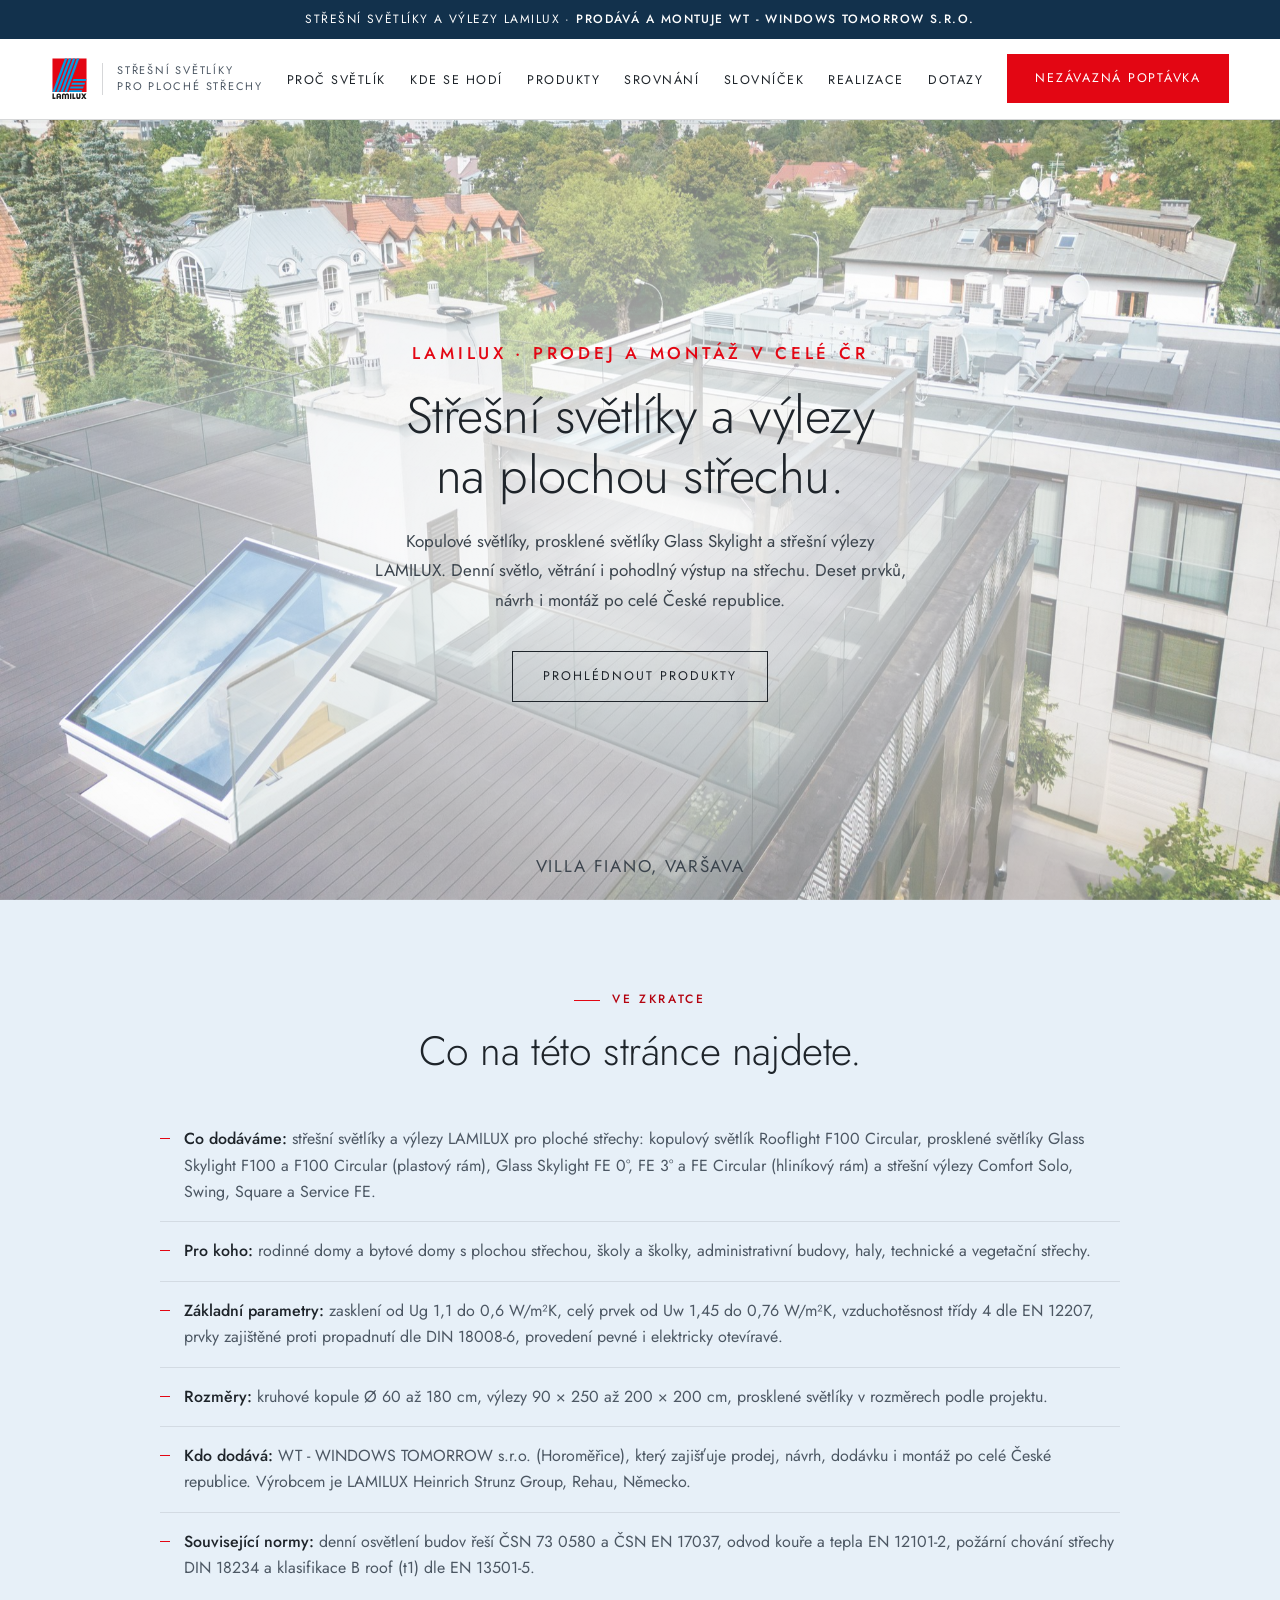
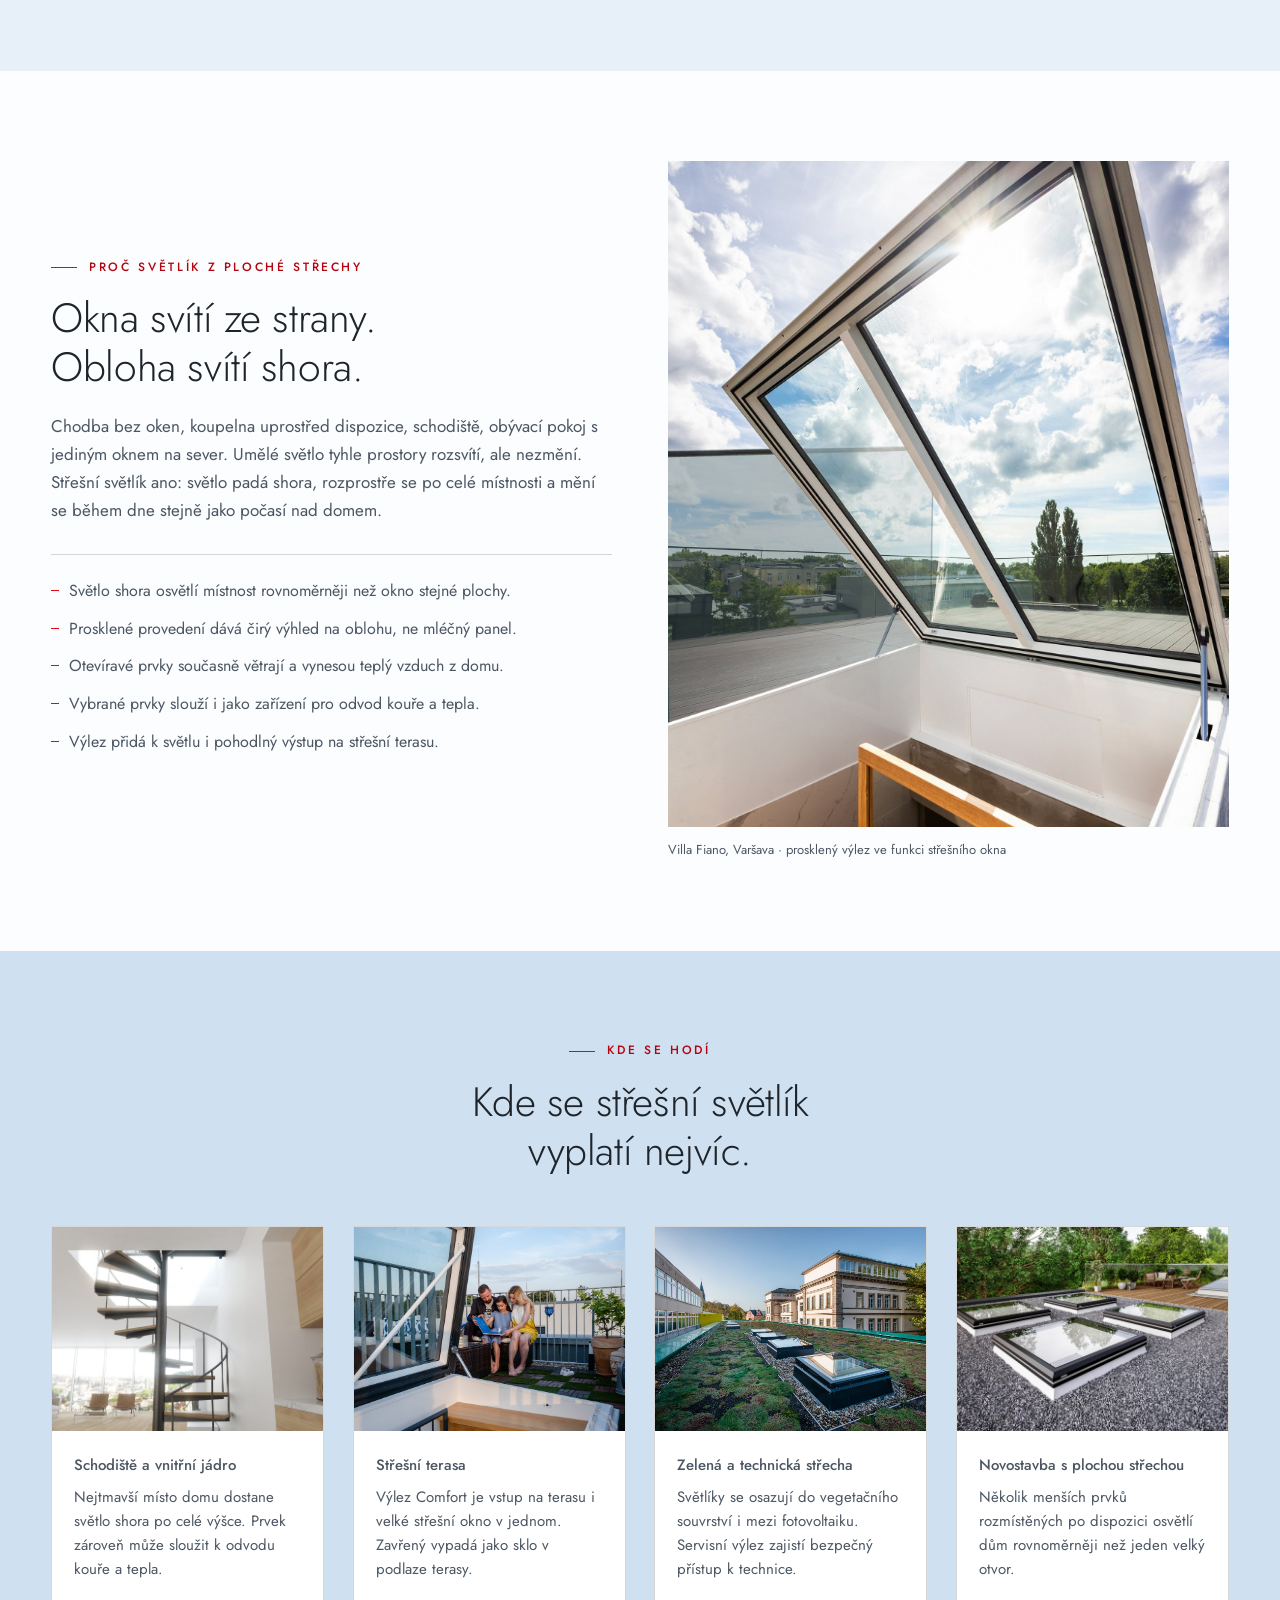
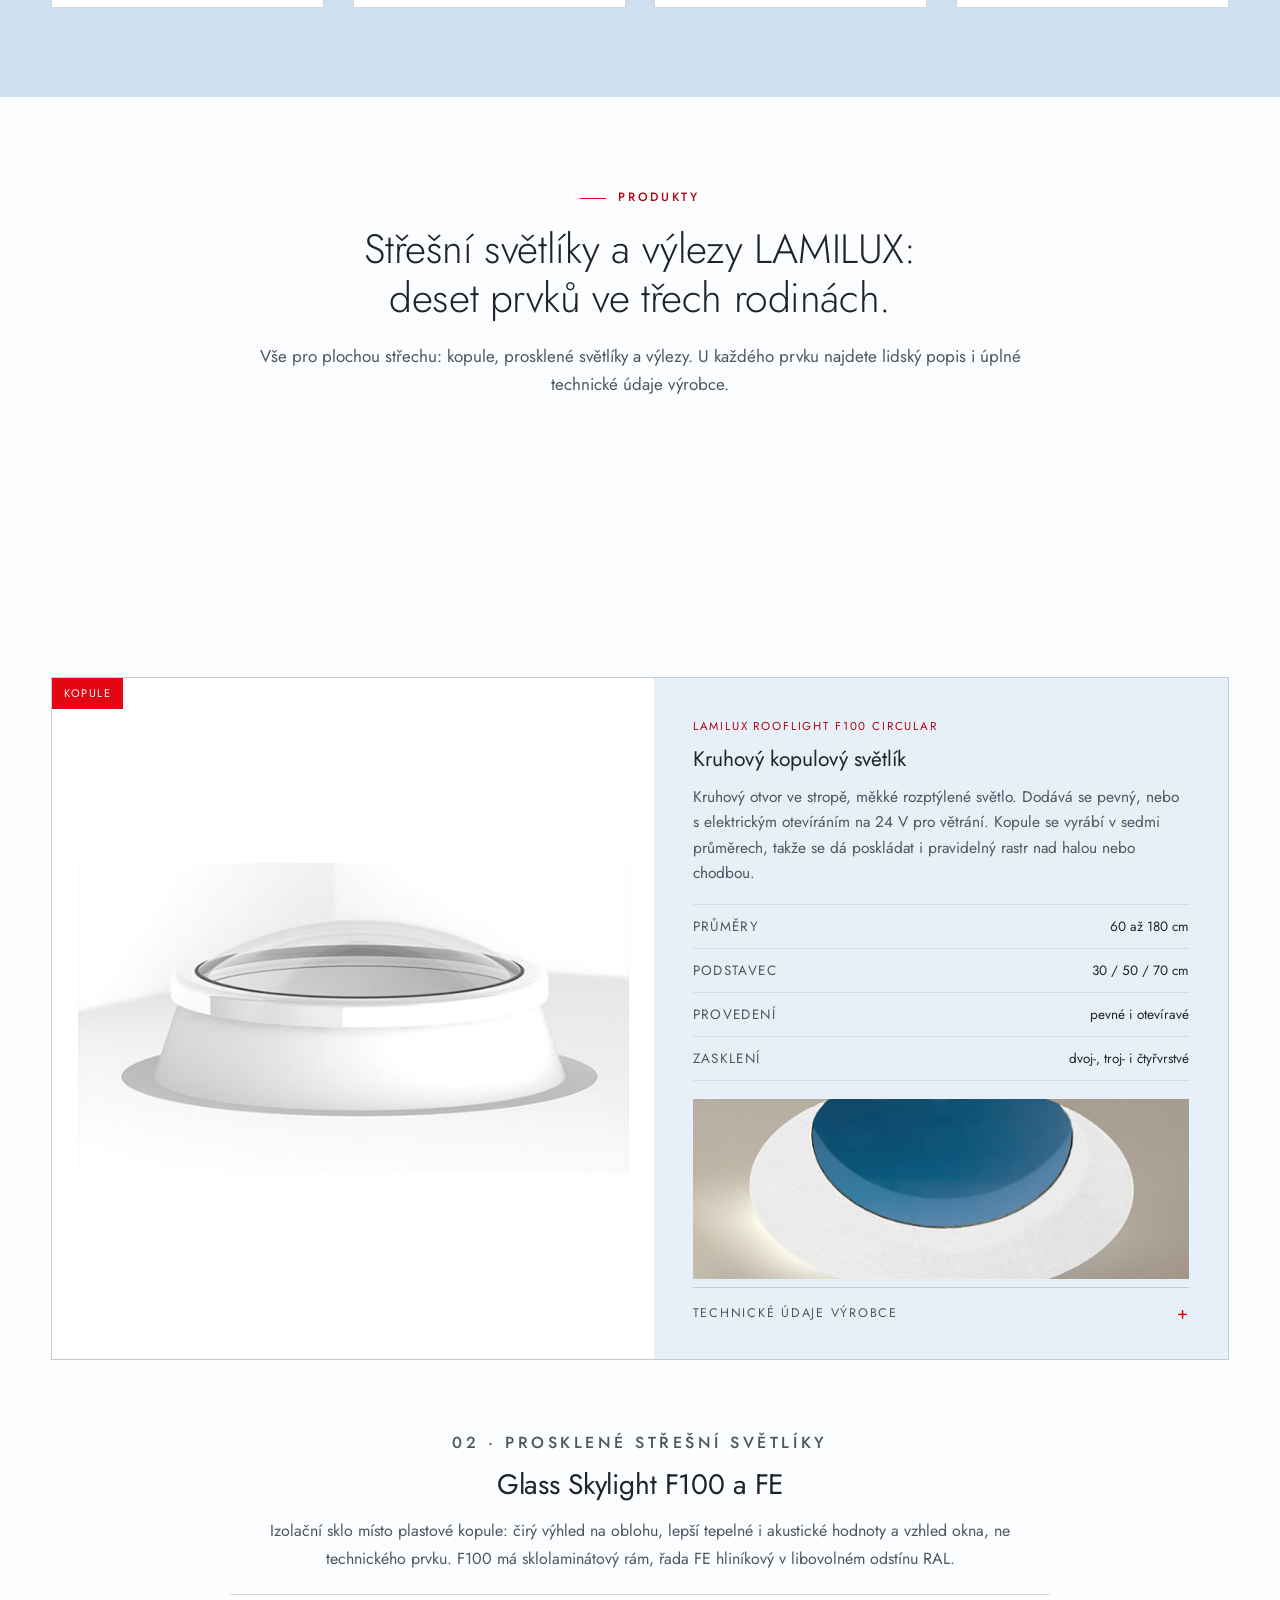
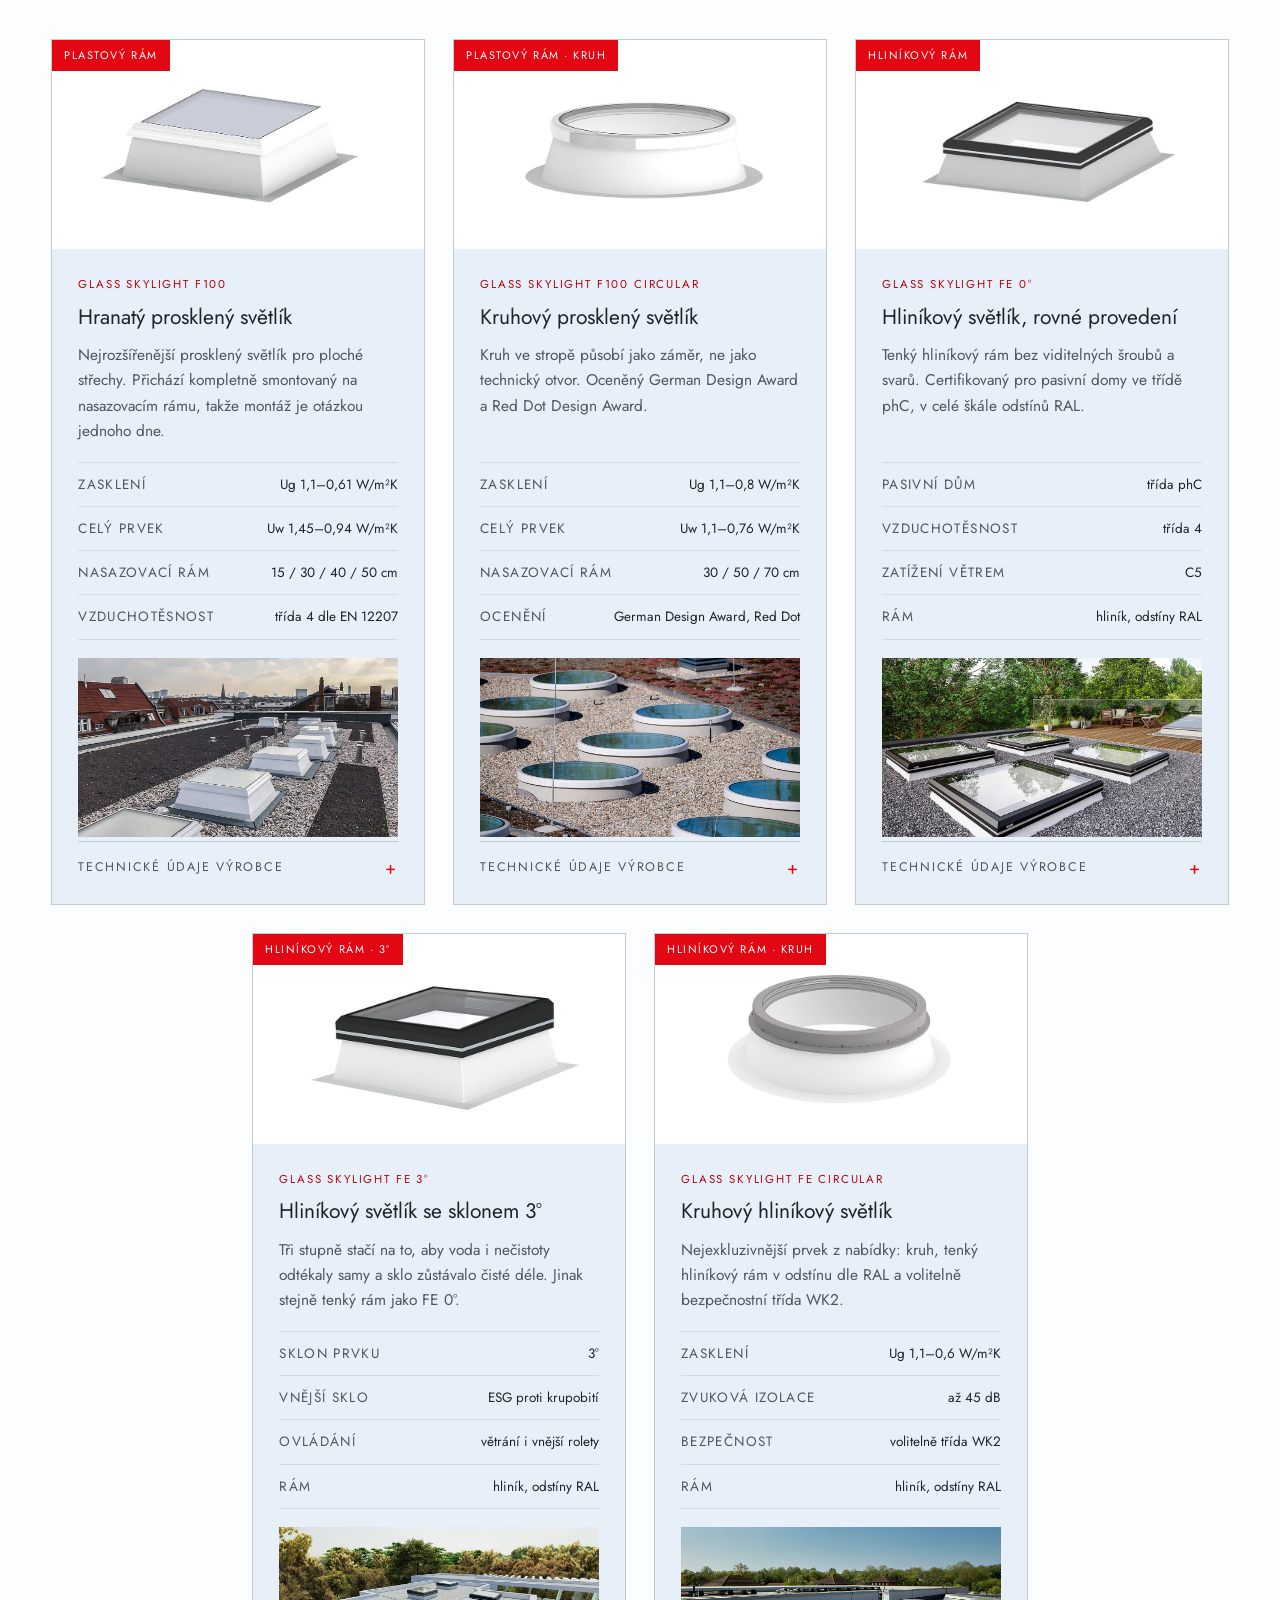
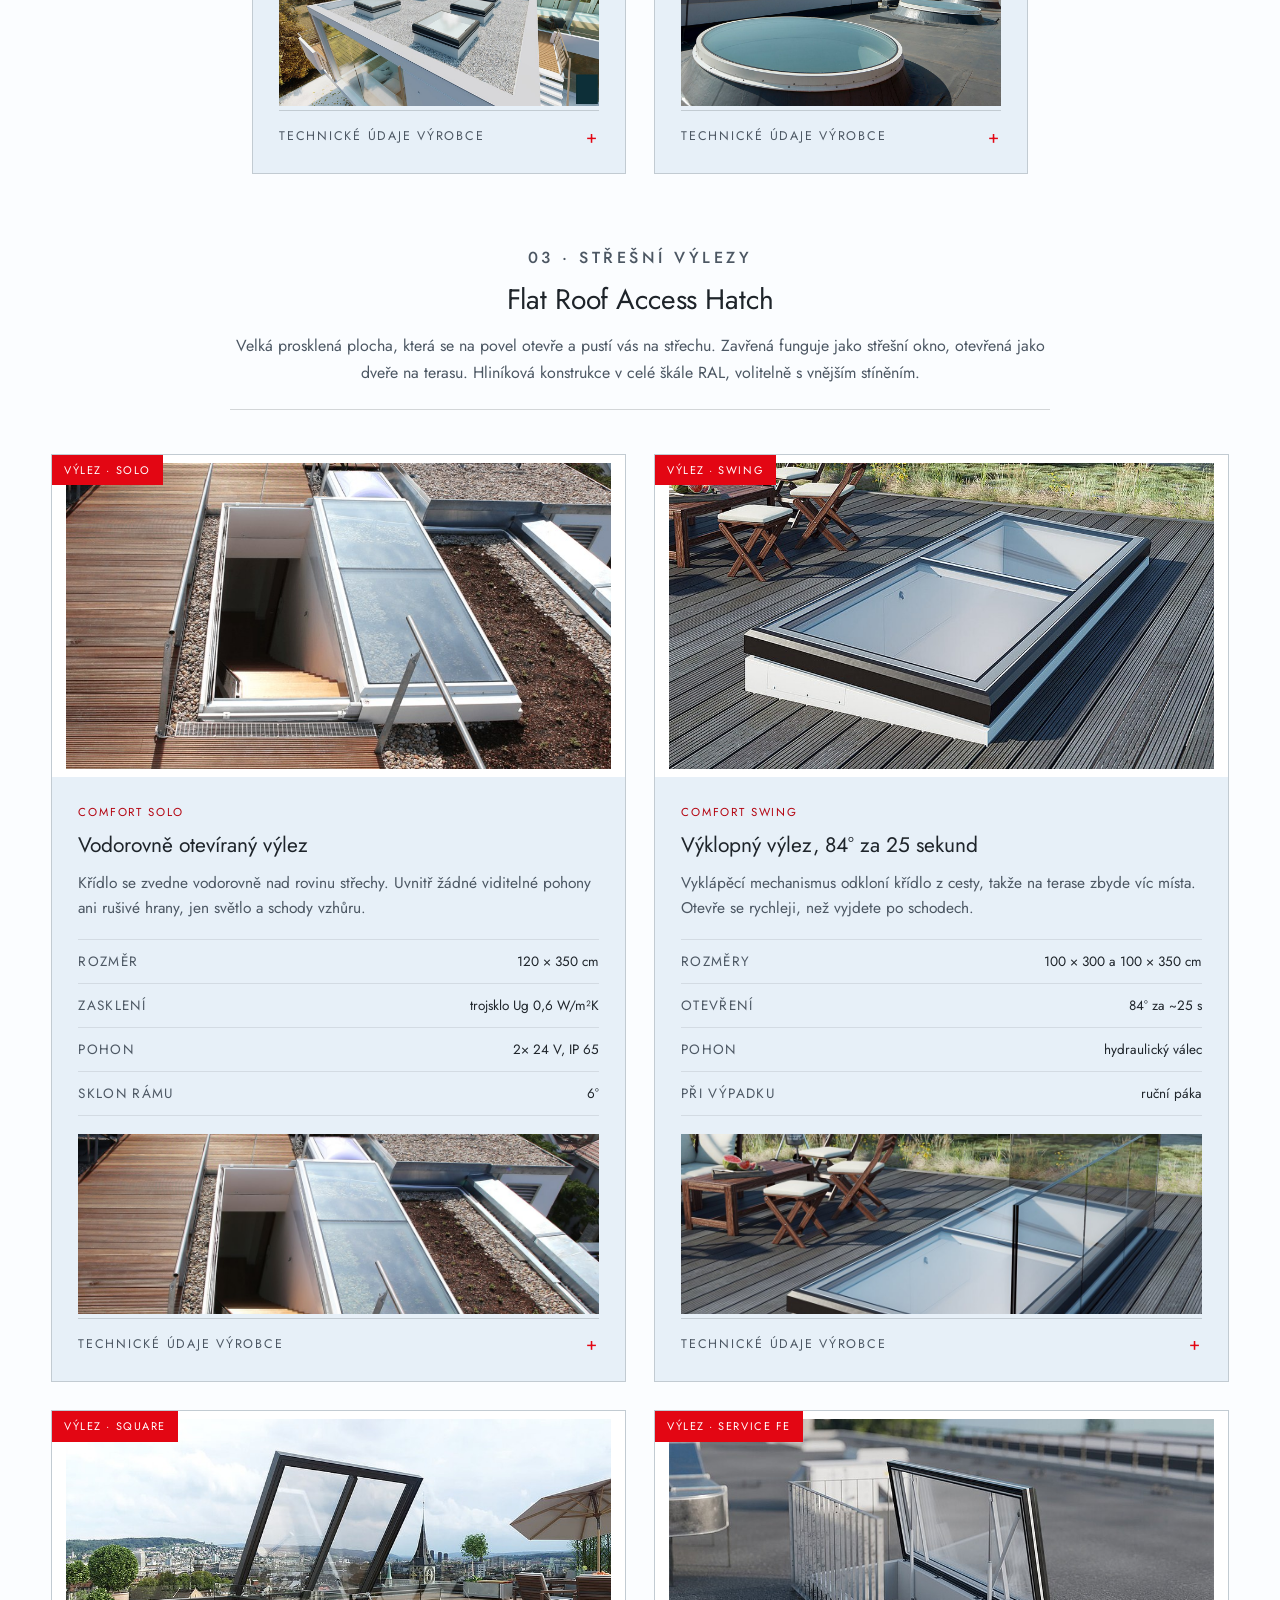
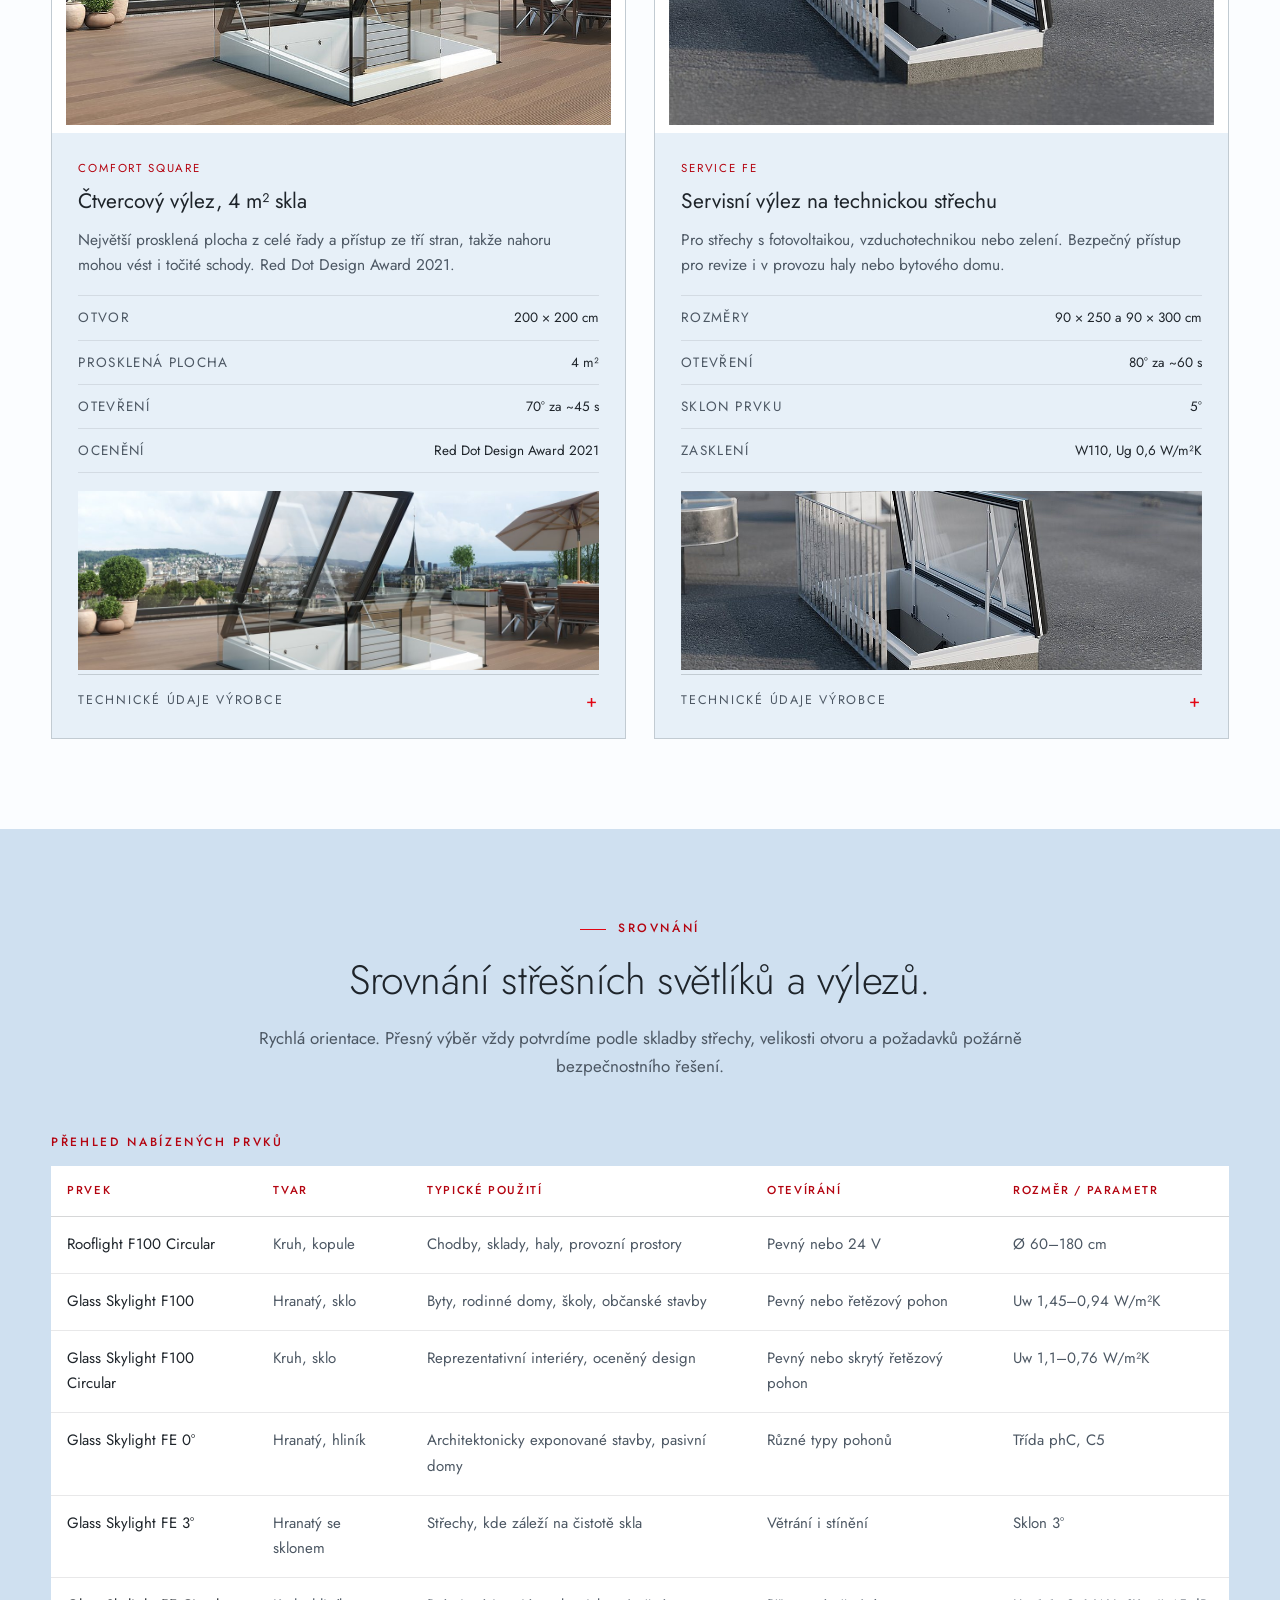
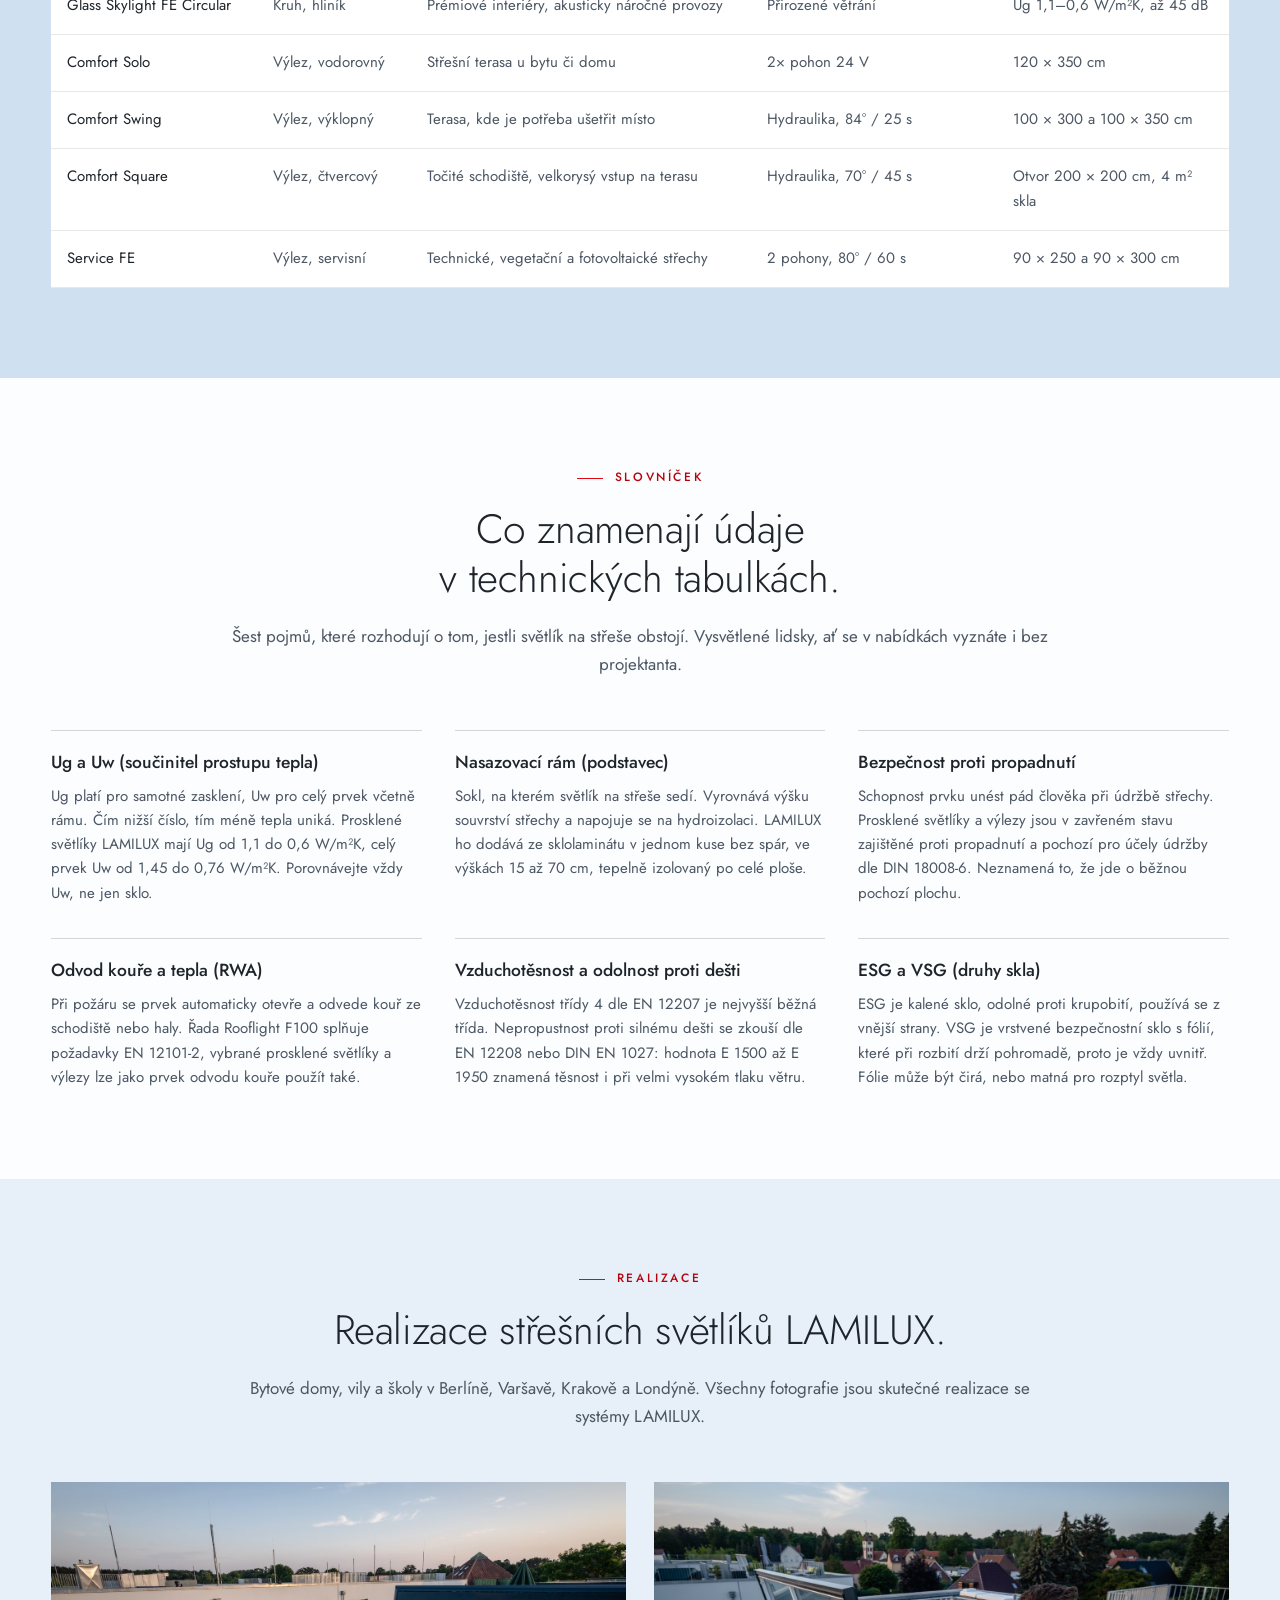
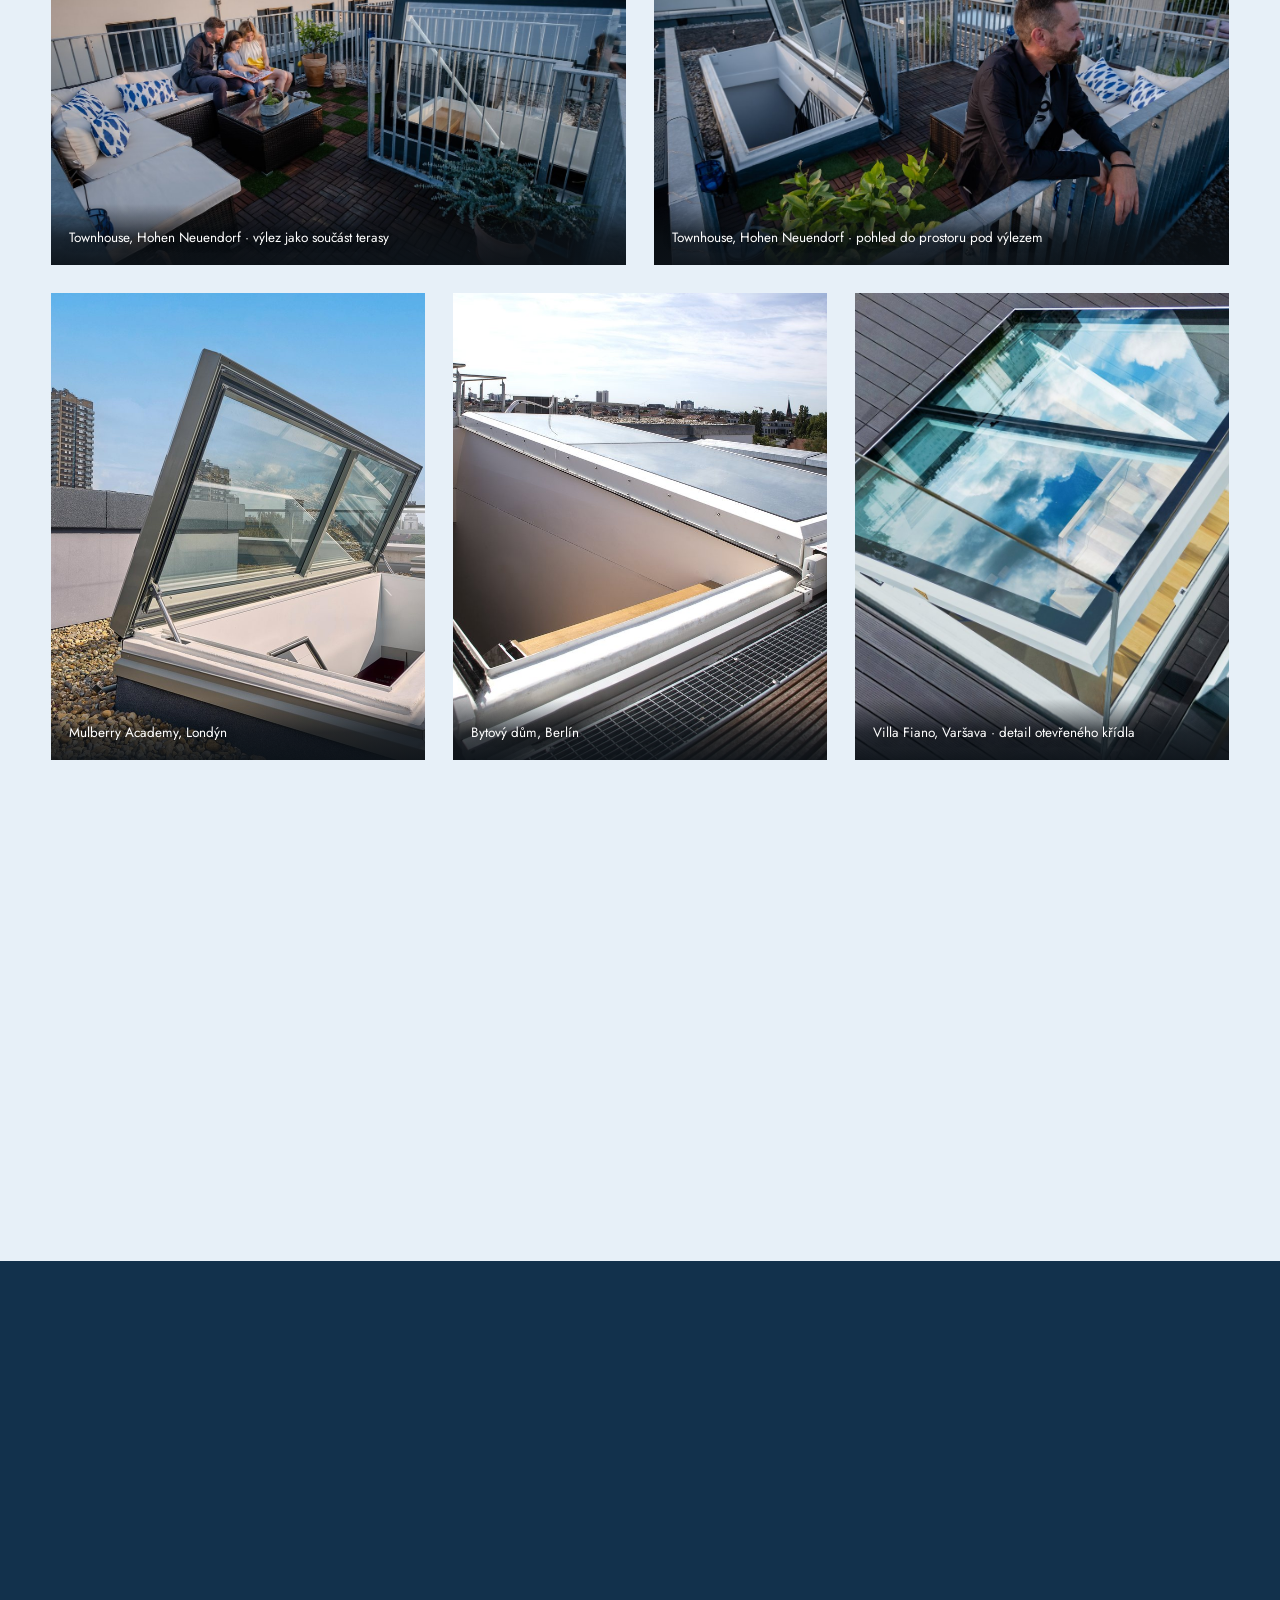
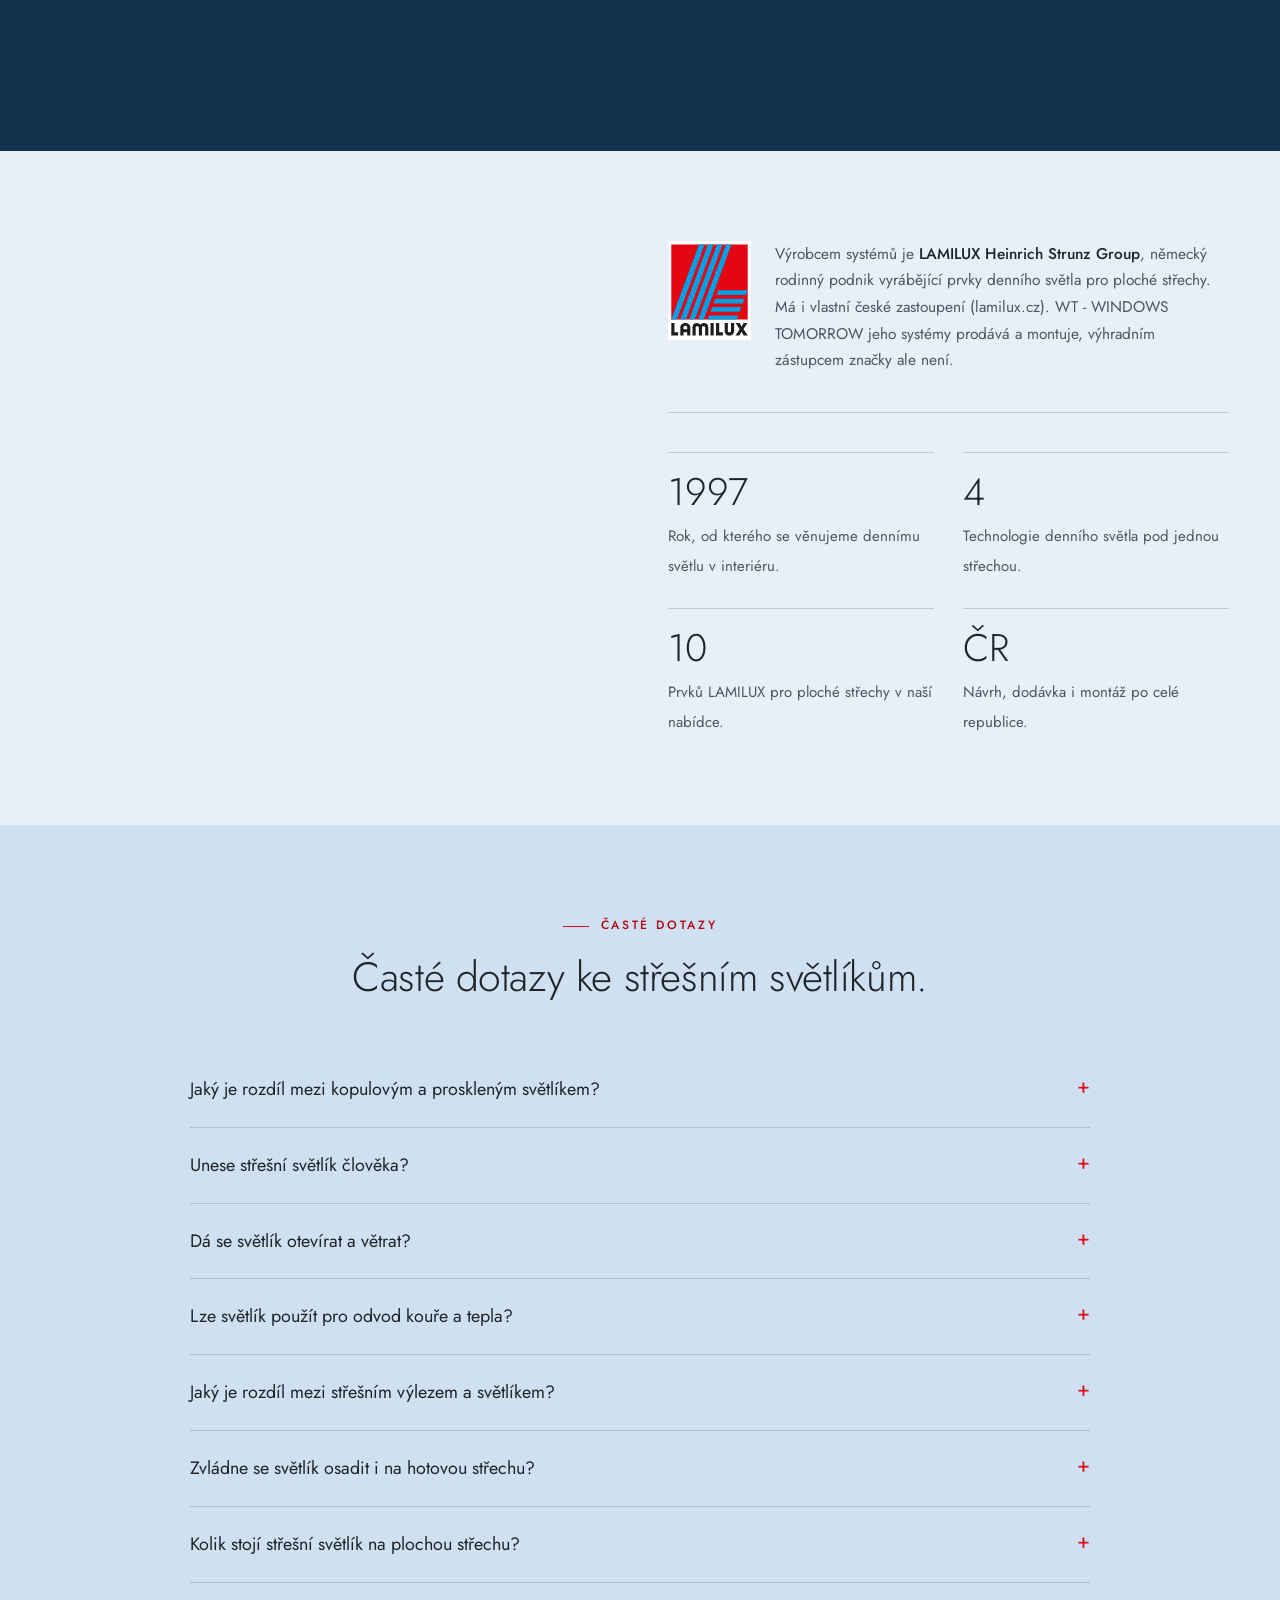
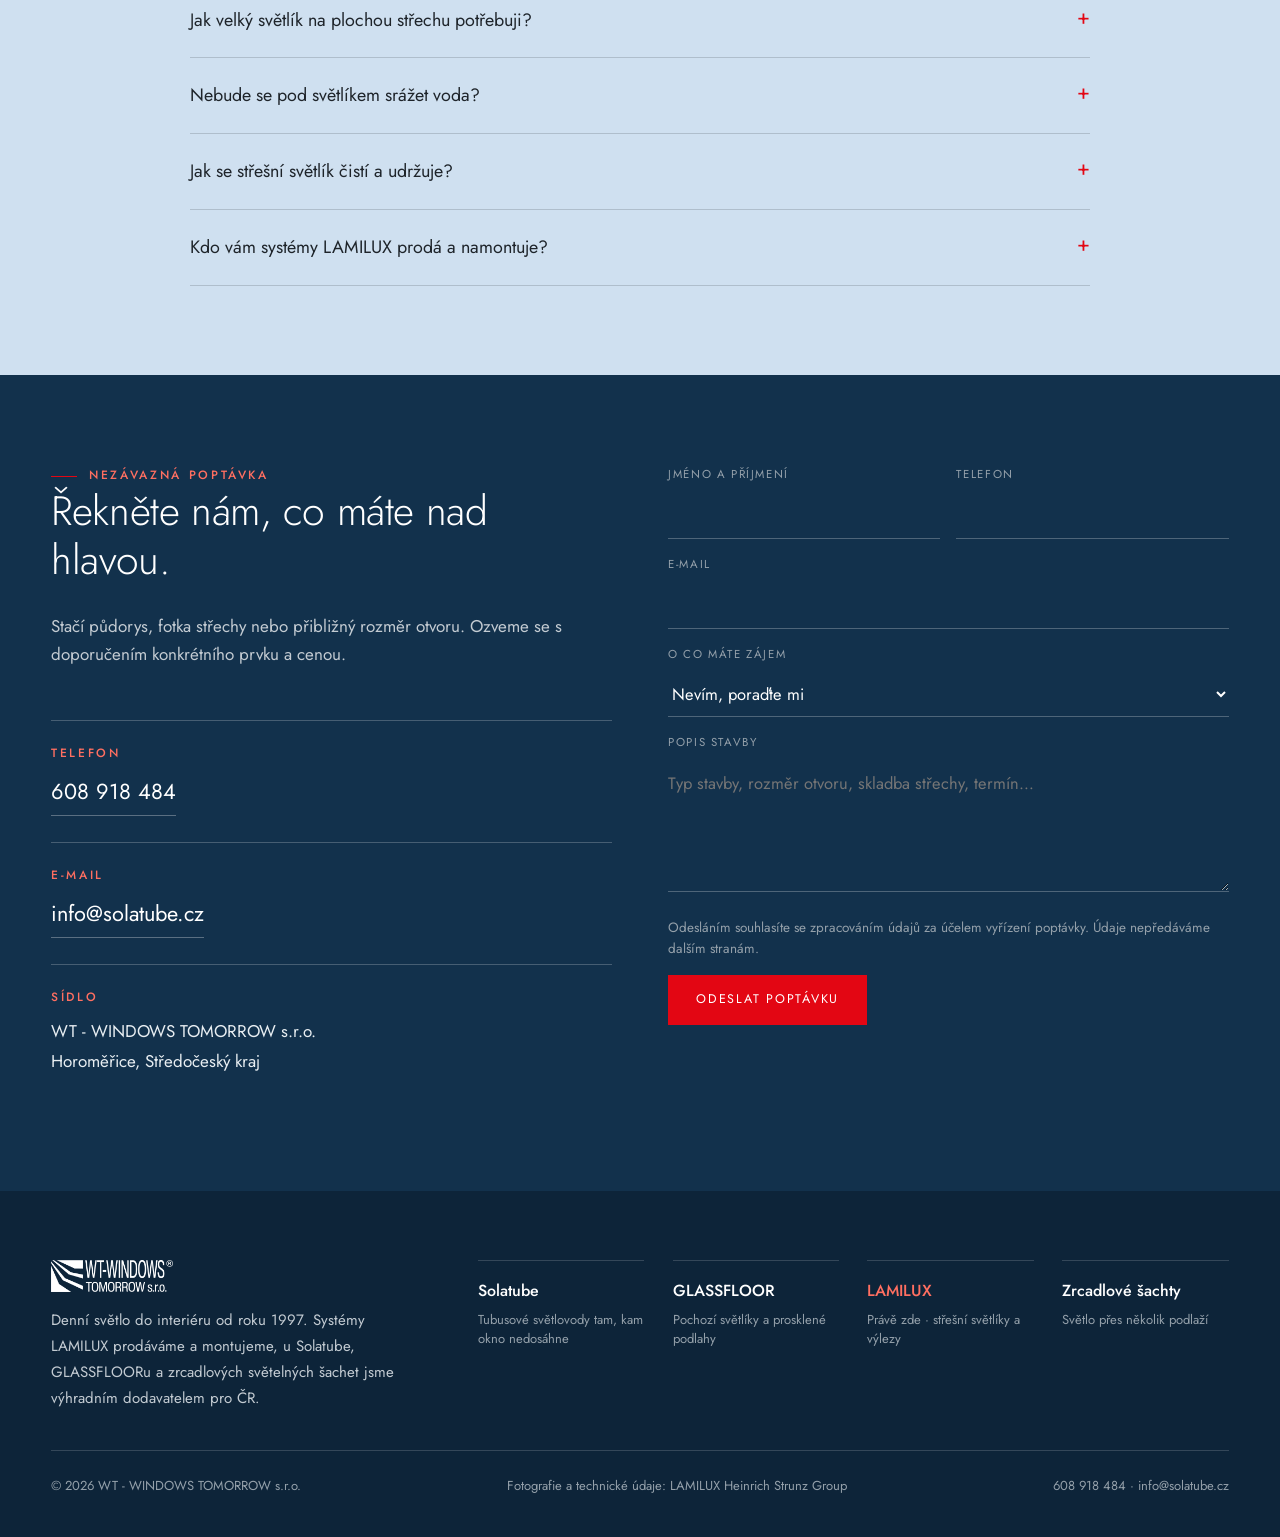
==== index.html @ c024afe1 "Web LAMILUX: prvni verze pro online nahled Jednostrankovy web produktu LAMILUX (10 vyrobku), styl sk" ====
<!DOCTYPE html>
<html lang="cs">
<head>
<meta charset="UTF-8">
<meta name="viewport" content="width=device-width, initial-scale=1.0">
<title>Střešní světlíky na plochou střechu LAMILUX | kopule, prosklené světlíky a výlezy | WT</title>
<meta name="description" content="Střešní světlíky na plochou střechu: kopulové světlíky LAMILUX Rooflight F100 Circular, prosklené světlíky Glass Skylight F100 a FE (hranaté i kruhové, Ug až 0,6 W/m²K) a střešní výlezy Comfort Solo, Swing, Square a Service FE. Prodej, návrh, dodávka i montáž po celé ČR: WT - WINDOWS TOMORROW s.r.o.">
<meta name="author" content="WT - WINDOWS TOMORROW s.r.o.">
<meta name="keywords" content="střešní světlík, světlík na plochou střechu, kopulový světlík, prosklený světlík, střešní výlez, výlez na plochou střechu, LAMILUX, Glass Skylight, Rooflight F100, denní osvětlení, odvod kouře a tepla">
<meta name="theme-color" content="#1c2126">
<!-- POZOR: před spuštěním webu smazat robots noindex a doplnit canonical i og:url se skutečnou doménou -->
<meta name="robots" content="noindex, nofollow">
<!-- <link rel="canonical" href="https://www.DOMENA.cz/"> -->

<meta property="og:title" content="LAMILUX střešní světlíky a výlezy na plochou střechu">
<meta property="og:description" content="Denní světlo, vzduch a pohodlný výstup na střechu. Kopulové světlíky, prosklené světlíky Glass Skylight a střešní výlezy LAMILUX pro ploché střechy.">
<meta property="og:type" content="website">
<meta property="og:locale" content="cs_CZ">
<meta property="og:site_name" content="LAMILUX · WT - WINDOWS TOMORROW">
<meta property="og:image" content="img/hero-vila-varsava.jpg">
<meta name="twitter:card" content="summary_large_image">
<meta name="twitter:title" content="LAMILUX střešní světlíky a výlezy na plochou střechu">
<meta name="twitter:description" content="Kopulové světlíky, prosklené světlíky Glass Skylight a střešní výlezy LAMILUX pro ploché střechy. Prodává a montuje WT - WINDOWS TOMORROW s.r.o.">
<meta name="twitter:image" content="img/hero-vila-varsava.jpg">

<link rel="preconnect" href="https://fonts.googleapis.com">
<link rel="preconnect" href="https://fonts.gstatic.com" crossorigin>
<link href="https://fonts.googleapis.com/css2?family=Jost:wght@300;400;500&display=swap" rel="stylesheet">
<link rel="stylesheet" href="css/lx.css">
<link rel="icon" href="img/lamilux-logo.svg" type="image/svg+xml">

<script type="application/ld+json">
{
  "@context": "https://schema.org",
  "@graph": [
    {
      "@type": "Organization",
      "@id": "#organizace",
      "name": "WT - WINDOWS TOMORROW s.r.o.",
      "description": "Specialista na denní světlo v interiéru. Prodává a montuje střešní světlíky, kopulové světlíky a střešní výlezy LAMILUX pro ploché střechy. Výhradním dodavatelem pro Českou republiku je u světlovodů Solatube, prosklených podlah GLASSFLOOR a zrcadlových světelných šachet.",
      "foundingDate": "1997",
      "logo": "img/wt-logo-cerna.png",
      "telephone": "+420608918484",
      "email": "info@solatube.cz",
      "address": {
        "@type": "PostalAddress",
        "addressLocality": "Horoměřice",
        "addressRegion": "Středočeský kraj",
        "addressCountry": "CZ"
      },
      "areaServed": { "@type": "Country", "name": "Česká republika" },
      "knowsAbout": [
        "střešní světlík na plochou střechu",
        "kopulový světlík",
        "střešní výlez",
        "denní osvětlení budov",
        "odvod kouře a tepla",
        "ČSN 73 0580",
        "ČSN EN 17037"
      ],
      "sameAs": ["https://www.lamilux.cz", "https://www.solatube.cz", "https://glassfloor.cz"]
    },
    {
      "@type": "WebSite",
      "@id": "#web",
      "name": "LAMILUX · střešní světlíky a výlezy pro ploché střechy",
      "inLanguage": "cs-CZ",
      "publisher": { "@id": "#organizace" }
    },
    {
      "@type": "OfferCatalog",
      "name": "Střešní světlíky a výlezy LAMILUX",
      "itemListElement": [
        { "@type": "Offer", "itemOffered": { "@type": "Product", "name": "LAMILUX Rooflight F100 Circular", "category": "Kopulový světlík", "description": "Kruhový kopulový světlík pro ploché střechy. Průměry 60 až 180 cm, výšky podstavce 30, 50 a 70 cm, pevné provedení nebo s elektrickým otevíráním na 24 V.", "brand": { "@type": "Brand", "name": "LAMILUX" } } },
        { "@type": "Offer", "itemOffered": { "@type": "Product", "name": "LAMILUX Glass Skylight F100", "category": "Prosklený střešní světlík s plastovým rámem", "description": "Prosklený světlík na plochou střechu se sklolaminátovým nasazovacím rámem. Ug 1,1 až 0,61 W/m²K, Uw 1,45 až 0,94 W/m²K, vzduchotěsnost třídy 4 dle EN 12207.", "brand": { "@type": "Brand", "name": "LAMILUX" } } },
        { "@type": "Offer", "itemOffered": { "@type": "Product", "name": "LAMILUX Glass Skylight F100 Circular", "category": "Kruhový prosklený světlík s plastovým rámem", "description": "Kruhový prosklený světlík s plastovým rámem. Ug 1,1 až 0,8 W/m²K, Uw 1,1 až 0,76 W/m²K, oceněný German Design Award a Red Dot Design Award.", "brand": { "@type": "Brand", "name": "LAMILUX" } } },
        { "@type": "Offer", "itemOffered": { "@type": "Product", "name": "LAMILUX Glass Skylight FE 0°", "category": "Prosklený střešní světlík s hliníkovým rámem", "description": "Prosklený světlík s hliníkovým rámem v rovném provedení, certifikovaný pro pasivní domy ve třídě phC.", "brand": { "@type": "Brand", "name": "LAMILUX" } } },
        { "@type": "Offer", "itemOffered": { "@type": "Product", "name": "LAMILUX Glass Skylight FE 3°", "category": "Prosklený střešní světlík s hliníkovým rámem", "description": "Prosklený světlík s hliníkovým rámem a 3° sklonem pro neomezený odtok vody a nečistot.", "brand": { "@type": "Brand", "name": "LAMILUX" } } },
        { "@type": "Offer", "itemOffered": { "@type": "Product", "name": "LAMILUX Glass Skylight FE Circular", "category": "Kruhový prosklený světlík s hliníkovým rámem", "description": "Kruhový prosklený světlík s hliníkovým rámem, Ug 1,1 až 0,6 W/m²K, zvuková izolace až 45 dB, volitelně bezpečnostní třída WK2.", "brand": { "@type": "Brand", "name": "LAMILUX" } } },
        { "@type": "Offer", "itemOffered": { "@type": "Product", "name": "LAMILUX Flat Roof Access Hatch Comfort Solo", "category": "Střešní výlez", "description": "Střešní výlez 120 × 350 cm s vodorovným otevíráním dvěma pohony 24 V, trojsklo Ug 0,6 W/m²K, 6° sklon.", "brand": { "@type": "Brand", "name": "LAMILUX" } } },
        { "@type": "Offer", "itemOffered": { "@type": "Product", "name": "LAMILUX Flat Roof Access Hatch Comfort Swing", "category": "Střešní výlez", "description": "Výklopný střešní výlez ve velikostech 100 × 300 a 100 × 350 cm, otevření na 84° za přibližně 25 sekund.", "brand": { "@type": "Brand", "name": "LAMILUX" } } },
        { "@type": "Offer", "itemOffered": { "@type": "Product", "name": "LAMILUX Flat Roof Access Hatch Comfort Square", "category": "Střešní výlez", "description": "Střešní výlez se skleněnou plochou 4 m², otevření na 70° za přibližně 45 sekund, oceněný Red Dot Design Award 2021.", "brand": { "@type": "Brand", "name": "LAMILUX" } } },
        { "@type": "Offer", "itemOffered": { "@type": "Product", "name": "LAMILUX Flat Roof Access Hatch Service FE", "category": "Střešní výlez pro údržbu", "description": "Servisní střešní výlez 90 × 250 nebo 90 × 300 cm pro přístup na technické a vegetační střechy, otevření na 80° za přibližně 60 sekund.", "brand": { "@type": "Brand", "name": "LAMILUX" } } }
      ]
    },
    {
      "@type": "WebPage",
      "@id": "#stranka",
      "name": "Střešní světlíky na plochou střechu LAMILUX",
      "description": "Kopulové světlíky, prosklené světlíky Glass Skylight a střešní výlezy LAMILUX pro ploché střechy. Prodej, návrh, dodávka a montáž v České republice.",
      "inLanguage": "cs-CZ",
      "isPartOf": { "@id": "#web" },
      "about": { "@id": "#organizace" },
      "dateModified": "2026-09-02",
      "primaryImageOfPage": "img/hero-vila-varsava.jpg"
    },
    {
      "@type": "FAQPage",
      "mainEntity": [
        { "@type": "Question", "name": "Jaký je rozdíl mezi kopulovým a proskleným světlíkem?", "acceptedAnswer": { "@type": "Answer", "text": "Kopulový světlík má plastovou kopuli, světlo rozptyluje a je cenově dostupnější. Prosklený světlík Glass Skylight má izolační sklo, nabízí čirý výhled na oblohu, lepší tepelné i akustické hodnoty a působí jako okno ve stropě." } },
        { "@type": "Question", "name": "Kolik stojí střešní světlík na plochou střechu?", "acceptedAnswer": { "@type": "Answer", "text": "Cenu určuje rozměr otvoru, typ prvku (kopule je nejdostupnější, prosklený světlík dražší, výlez nejdražší), typ zasklení a způsob otevírání. Roli hraje také výška nasazovacího rámu podle skladby střechy. Nabídku připraví WT - WINDOWS TOMORROW zdarma podle rozměru otvoru a typu stavby." } },
        { "@type": "Question", "name": "Jak velký světlík na plochou střechu potřebuji?", "acceptedAnswer": { "@type": "Answer", "text": "Plocha prosklení se odvozuje od podlahové plochy osvětlované místnosti a od požadavků na denní osvětlení dle ČSN 73 0580 a ČSN EN 17037. U rodinných domů bývá vhodnější několik menších prvků rozmístěných po dispozici než jeden velký otvor. Kruhové kopule se dodávají v průměrech 60 až 180 cm, prosklené světlíky se vyrábějí podle projektu." } },
        { "@type": "Question", "name": "Unese střešní světlík člověka?", "acceptedAnswer": { "@type": "Answer", "text": "Prosklené světlíky Glass Skylight a výlezy Comfort jsou v zavřeném stavu zajištěné proti propadnutí a pochozí pro účely údržby dle DIN 18008-6. Nejde ale o běžnou pochozí plochu; pro tu slouží prosklené podlahové systémy." } },
        { "@type": "Question", "name": "Dá se světlík otevírat a větrat?", "acceptedAnswer": { "@type": "Answer", "text": "Ano. Většina prvků se dodává v pevném i otevíravém provedení. Otevírání je elektrické, podle typu na 24 V nebo 230 V, s plynulou ventilační polohou a volitelně s dálkovým ovládáním. U výlezů hlídá zavírání světelná závora a při výpadku proudu je k dispozici ruční ovládání nebo akumulátor." } },
        { "@type": "Question", "name": "Lze světlík použít pro odvod kouře a tepla?", "acceptedAnswer": { "@type": "Answer", "text": "Ano, vybrané prvky slouží zároveň jako zařízení pro odvod kouře a tepla, typicky nad schodišti. Řada Rooflight F100 splňuje požadavky EN 12101-2. Konkrétní provedení se navrhuje podle požárně bezpečnostního řešení stavby." } },
        { "@type": "Question", "name": "Nebude se pod světlíkem srážet voda?", "acceptedAnswer": { "@type": "Answer", "text": "Riziko kondenzace snižuje konstrukce bez tepelných mostů a tepelně oddělený okrajový spoj zasklení, které mají prvky LAMILUX sériově. Důležitá je také správná montáž nasazovacího rámu a napojení parozábrany. Ve vlhkých provozech se doporučuje trojsklo a možnost větrání." } },
        { "@type": "Question", "name": "Jak se střešní světlík čistí a udržuje?", "acceptedAnswer": { "@type": "Answer", "text": "Prvky mají hladký přechod mezi rámem a zasklením, takže z nich dešťová voda odtéká i s nečistotami. Verze se sklonem 3° nebo 5° se čistí samy ještě lépe. Sklo se umývá jako okno, občas se kontroluje těsnění a u motorových prvků chod pohonu." } },
        { "@type": "Question", "name": "Jaký je rozdíl mezi střešním výlezem a světlíkem?", "acceptedAnswer": { "@type": "Answer", "text": "Světlík přivádí světlo a vzduch, výlez navíc slouží jako průchod na střechu nebo terasu. Výlezy Comfort mají prosklené křídlo, takže i zavřené fungují jako velký střešní světlík. Vedle výlezu musí stavba připravit schodiště." } },
        { "@type": "Question", "name": "Zvládne se světlík osadit i na hotovou střechu?", "acceptedAnswer": { "@type": "Answer", "text": "Ano, výměna nebo doplnění světlíku na stávající ploché střeše je běžná situace. Prvky přicházejí kompletně smontované na nasazovacím rámu a mají ze závodu připravené napojení na fóliovou krytinu. Vždy je nutné posoudit skladbu střechy a nosnou konstrukci." } },
        { "@type": "Question", "name": "Kdo vám systémy LAMILUX prodá a namontuje?", "acceptedAnswer": { "@type": "Answer", "text": "WT - WINDOWS TOMORROW s.r.o. Prodáváme systémy LAMILUX se souhlasem výrobce a zajišťujeme k nim návrh, dodávku i montáž. Nejsme výhradním zástupcem: LAMILUX má v České republice vlastní zastoupení a další prodejce. Výhradním dodavatelem pro ČR jsme u světlovodů Solatube, prosklených podlah GLASSFLOOR a zrcadlových světelných šachet." } }
      ]
    }
  ]
}
</script>
</head>
<body>

<div class="claim">Střešní světlíky a výlezy LAMILUX · <b>prodává a montuje WT - WINDOWS TOMORROW s.r.o.</b></div>

<header id="hdr">
  <div class="nav">
    <a class="brand" href="#top" aria-label="LAMILUX · střešní světlíky pro ploché střechy">
      <img src="img/lamilux-logo.svg" alt="LAMILUX" width="120" height="143">
      <span>Střešní světlíky<br>pro ploché střechy</span>
    </a>
    <nav aria-label="Hlavní navigace">
      <ul>
        <li><a href="#proc">Proč světlík</a></li>
        <li><a href="#kde">Kde se hodí</a></li>
        <li><a href="#produkty">Produkty</a></li>
        <li><a href="#srovnani">Srovnání</a></li>
        <li><a href="#pojmy">Slovníček</a></li>
        <li><a href="#realizace">Realizace</a></li>
        <li><a href="#dotazy">Dotazy</a></li>
      </ul>
    </nav>
    <a class="cta" href="#poptavka">Nezávazná poptávka</a>
    <button class="menu-btn" id="menuBtn" aria-label="Menu" aria-expanded="false">
      <i></i><i></i><i></i>
    </button>
  </div>
  <div class="mmenu" id="mmenu">
    <a href="#proc">Proč světlík</a>
    <a href="#kde">Kde se hodí</a>
    <a href="#produkty">Produkty</a>
    <a href="#srovnani">Srovnání</a>
    <a href="#pojmy">Slovníček pojmů</a>
    <a href="#realizace">Realizace</a>
    <a href="#dotazy">Časté dotazy</a>
    <a href="#poptavka">Nezávazná poptávka</a>
  </div>
</header>

<main id="top">

  <!-- ================= ÚVOD (fotka přes celou obrazovku, jako Solatube) ================= -->
  <section class="hero" aria-labelledby="hero-h">
    <div class="hero-img">
      <img src="img/hero-vila-varsava.jpg" alt="Střešní terasa vily ve Varšavě s proskleným střešním světlíkem a výlezem LAMILUX" width="2000" height="1500" fetchpriority="high">
    </div>
    <div class="in">
      <p class="k">LAMILUX · prodej a montáž v celé ČR</p>
      <h1 class="h1" id="hero-h">Střešní světlíky a výlezy<br>na plochou střechu.</h1>
      <p>Kopulové světlíky, prosklené světlíky Glass Skylight a střešní výlezy LAMILUX.
        Denní světlo, větrání i pohodlný výstup na střechu. Deset prvků, návrh i montáž
        po celé České republice.</p>
      <a class="lnk" href="#produkty">Prohlédnout produkty</a>
    </div>
    <p class="hero-cap">Villa Fiano, Varšava</p>
  </section>

  <!-- ================= VE ZKRATCE (souhrn faktů) ================= -->
  <section id="zkratka" class="soft" aria-labelledby="zkratka-h">
    <div class="wrap">
      <div class="head center rv mb-l">
        <p class="k"><span class="rule"></span>Ve zkratce</p>
        <h2 class="h2" id="zkratka-h">Co na této stránce najdete.</h2>
      </div>
      <div class="fakta rv">
        <ul>
          <li><b>Co dodáváme:</b> střešní světlíky a výlezy LAMILUX pro ploché střechy:
            kopulový světlík Rooflight F100 Circular, prosklené světlíky Glass Skylight F100
            a F100 Circular (plastový rám), Glass Skylight FE 0°, FE 3° a FE Circular
            (hliníkový rám) a střešní výlezy Comfort Solo, Swing, Square a Service FE.</li>
          <li><b>Pro koho:</b> rodinné domy a bytové domy s plochou střechou, školy a školky,
            administrativní budovy, haly, technické a vegetační střechy.</li>
          <li><b>Základní parametry:</b> zasklení od Ug 1,1 do 0,6 W/m²K, celý prvek
            od Uw 1,45 do 0,76 W/m²K, vzduchotěsnost třídy 4 dle EN 12207, prvky zajištěné
            proti propadnutí dle DIN 18008-6, provedení pevné i elektricky otevíravé.</li>
          <li><b>Rozměry:</b> kruhové kopule Ø 60 až 180 cm, výlezy 90 × 250 až 200 × 200 cm,
            prosklené světlíky v rozměrech podle projektu.</li>
          <li><b>Kdo dodává:</b> WT - WINDOWS TOMORROW s.r.o. (Horoměřice), který zajišťuje prodej, návrh,
            dodávku i montáž po celé České republice. Výrobcem je LAMILUX Heinrich Strunz
            Group, Rehau, Německo.</li>
          <li><b>Související normy:</b> denní osvětlení budov řeší ČSN 73 0580 a ČSN EN 17037,
            odvod kouře a tepla EN 12101-2, požární chování střechy DIN 18234
            a klasifikace B roof (t1) dle EN 13501-5.</li>
        </ul>
      </div>
    </div>
  </section>

  <!-- ================= PROČ ================= -->
  <section id="proc">
    <div class="wrap two">
      <div class="head rv">
        <p class="k"><span class="rule"></span>Proč světlík z ploché střechy</p>
        <h2 class="h2">Okna svítí ze strany.<br>Obloha svítí shora.</h2>
        <p class="lead dim">Chodba bez oken, koupelna uprostřed dispozice, schodiště, obývací pokoj
          s jediným oknem na sever. Umělé světlo tyhle prostory rozsvítí, ale nezmění.
          Střešní světlík ano: světlo padá shora, rozprostře se po celé místnosti
          a mění se během dne stejně jako počasí nad domem.</p>
        <ul class="zkratka">
          <li>Světlo shora osvětlí místnost rovnoměrněji než okno stejné plochy.</li>
          <li>Prosklené provedení dává čirý výhled na oblohu, ne mléčný panel.</li>
          <li>Otevíravé prvky současně větrají a vynesou teplý vzduch z domu.</li>
          <li>Vybrané prvky slouží i jako zařízení pro odvod kouře a tepla.</li>
          <li>Výlez přidá k světlu i pohodlný výstup na střešní terasu.</li>
        </ul>
      </div>
      <figure class="frame rv">
        <img src="img/atmo-vylez-zevnitr.jpg" alt="Pohled zevnitř domu na otevřený prosklený střešní výlez LAMILUX s výhledem na oblohu" width="1500" height="2217" loading="lazy">
        <figcaption>Villa Fiano, Varšava · prosklený výlez ve funkci střešního okna</figcaption>
      </figure>
    </div>
  </section>

  <!-- ================= KDE SE HODÍ ================= -->
  <section id="kde" class="alt">
    <div class="wrap">
      <div class="head center rv mb-l">
        <p class="k"><span class="rule"></span>Kde se hodí</p>
        <h2 class="h2">Kde se střešní světlík<br>vyplatí nejvíc.</h2>
      </div>
      <div class="sit">
        <figure class="sit-card rv">
          <div class="ph"><img src="img/situace-schodiste.jpg" alt="Schodiště osvětlené shora proskleným střešním výlezem" width="1200" height="840" loading="lazy"></div>
          <figcaption>
            <p class="h4">Schodiště a vnitřní jádro</p>
            <p>Nejtmavší místo domu dostane světlo shora po celé výšce. Prvek zároveň
              může sloužit k odvodu kouře a tepla.</p>
          </figcaption>
        </figure>
        <figure class="sit-card rv">
          <div class="ph"><img src="img/situace-terasa-sklo.jpg" alt="Rodina na střešní terase u proskleného střešního výlezu" width="800" height="1200" loading="lazy"></div>
          <figcaption>
            <p class="h4">Střešní terasa</p>
            <p>Výlez Comfort je vstup na terasu i velké střešní okno v jednom.
              Zavřený vypadá jako sklo v podlaze terasy.</p>
          </figcaption>
        </figure>
        <figure class="sit-card rv">
          <div class="ph"><img src="img/situace-zelena-strecha.jpg" alt="Prosklený střešní světlík na zelené ploché střeše administrativní budovy" width="1200" height="799" loading="lazy"></div>
          <figcaption>
            <p class="h4">Zelená a technická střecha</p>
            <p>Světlíky se osazují do vegetačního souvrství i mezi fotovoltaiku.
              Servisní výlez zajistí bezpečný přístup k technice.</p>
          </figcaption>
        </figure>
        <figure class="sit-card rv">
          <div class="ph"><img src="img/situace-strecha-fe.jpg" alt="Čtyři prosklené světlíky LAMILUX FE na ploché střeše rodinného domu" width="1200" height="840" loading="lazy"></div>
          <figcaption>
            <p class="h4">Novostavba s plochou střechou</p>
            <p>Několik menších prvků rozmístěných po dispozici osvětlí dům
              rovnoměrněji než jeden velký otvor.</p>
          </figcaption>
        </figure>
      </div>
    </div>
  </section>

  <!-- ================= PRODUKTY ================= -->
  <section id="produkty">
    <div class="wrap">
      <div class="head center rv">
        <p class="k"><span class="rule"></span>Produkty</p>
        <h2 class="h2">Střešní světlíky a výlezy LAMILUX:<br>deset prvků ve třech rodinách.</h2>
        <p class="lead dim">Vše pro plochou střechu: kopule, prosklené světlíky a výlezy.
          U každého prvku najdete lidský popis i úplné technické údaje výrobce.</p>
      </div>

      <!-- ---- skupina 1 ---- -->
      <div class="grp" id="kopule">
        <div class="grp-head rv">
          <div>
            <p class="k">01 · Kopulové světlíky</p>
            <h3 class="h3">Rooflight F100 Circular</h3>
          </div>
          <p>Klasika pro ploché střechy v kruhovém provedení. Kopule světlo rozptýlí,
            takže v místnosti nevznikají ostré stíny ani prudké kontrasty. Osvědčené,
            odolné a cenově nejdostupnější řešení.</p>
        </div>
        <div class="prods">

          <article class="prod feature rv">
            <div class="prod-img">
              <span class="prod-tag">Kopule</span>
              <img class="render" src="img/prod-kopule-circular.jpg" alt="Kopulový světlík LAMILUX Rooflight F100 Circular s čirou kopulí na kruhovém podstavci" width="600" height="338" loading="lazy">
            </div>
            <div class="prod-body">
              <p class="sub">LAMILUX Rooflight F100 Circular</p>
              <h4>Kruhový kopulový světlík</h4>
              <p>Kruhový otvor ve stropě, měkké rozptýlené světlo. Dodává se pevný,
                nebo s elektrickým otevíráním na 24 V pro větrání. Kopule se vyrábí
                v sedmi průměrech, takže se dá poskládat i pravidelný rastr nad halou
                nebo chodbou.</p>
              <dl class="par">
                <div><dt>Průměry</dt><dd>60 až 180 cm</dd></div>
                <div><dt>Podstavec</dt><dd>30 / 50 / 70 cm</dd></div>
                <div><dt>Provedení</dt><dd>pevné i otevíravé</dd></div>
                <div><dt>Zasklení</dt><dd>dvoj-, troj- i čtyřvrstvé</dd></div>
              </dl>
              <div class="prod-shots one">
                <img src="img/prod-kopule-circular-modra.jpg" alt="Kopulový světlík Rooflight F100 Circular v barevném provedení" width="1100" height="620" loading="lazy">
              </div>
            </div>
            <details class="tech">
              <summary>Technické údaje výrobce</summary>
              <div class="tech-in">
                <h5>Vybavení</h5>
                <ul>
                  <li>Dodávané průměry 60, 80, 90, 100, 120, 150 a 180 cm</li>
                  <li>Výšky podstavců 30, 50 a 70 cm</li>
                  <li>K dodání jako pevný, nebo s možností větrání</li>
                  <li>Zasklení dvouvrstvé, třívrstvé, nebo dvouvrstvé + polykarbonát</li>
                  <li>Elektromotory na 24 V</li>
                </ul>
                <h5>Konstrukce a montáž</h5>
                <ul>
                  <li>Bezpečná a jednoduchá montáž na různé druhy střech a těsnicí systémy</li>
                  <li>Celoplošně izolovaný sklolaminátový nasazovací rám</li>
                  <li>Samočisticí geometrie kopule</li>
                  <li>Připraveno pro BIM (bimobject.com)</li>
                </ul>
                <h5>Řada Rooflight F100 obecně</h5>
                <ul>
                  <li>Prověřeno a klasifikováno dle EN 1873 (zatížení větrem a sněhem)</li>
                  <li>Splňuje DIN 18234 – zabránění šíření požáru na střechách bez dalších opatření</li>
                  <li>Splňuje požadavky EN 12101-2 pro zařízení na odtah tepla a kouře</li>
                  <li>Prohlášení o vlivu na životní prostředí (EPD) dle ISO 14025 a EN 15804</li>
                </ul>
                <p style="font-size:13px;color:var(--ink-soft);margin-top:14px">
                  Konkrétní kombinace průměru, podstavce a zasklení potvrdíme v nabídce.</p>
              </div>
            </details>
          </article>

        </div>
      </div>

      <!-- ---- skupina 2 ---- -->
      <div class="grp" id="prosklene">
        <div class="grp-head rv">
          <div>
            <p class="k">02 · Prosklené střešní světlíky</p>
            <h3 class="h3">Glass Skylight F100 a FE</h3>
          </div>
          <p>Izolační sklo místo plastové kopule: čirý výhled na oblohu, lepší tepelné
            i akustické hodnoty a vzhled okna, ne technického prvku. F100 má sklolaminátový
            rám, řada FE hliníkový v libovolném odstínu RAL.</p>
        </div>
        <div class="prods c3">

          <article class="prod rv">
            <div class="prod-img">
              <span class="prod-tag">Plastový rám</span>
              <img class="render" src="img/prod-gs-f100.jpg" alt="Prosklený střešní světlík LAMILUX Glass Skylight F100 s bílým plastovým rámem" width="900" height="507" loading="lazy">
            </div>
            <div class="prod-body">
              <p class="sub">Glass Skylight F100</p>
              <h4>Hranatý prosklený světlík</h4>
              <p>Nejrozšířenější prosklený světlík pro ploché střechy. Přichází kompletně
                smontovaný na nasazovacím rámu, takže montáž je otázkou jednoho dne.</p>
              <dl class="par">
                <div><dt>Zasklení</dt><dd>Ug 1,1–0,61 W/m²K</dd></div>
                <div><dt>Celý prvek</dt><dd>Uw 1,45–0,94 W/m²K</dd></div>
                <div><dt>Nasazovací rám</dt><dd>15 / 30 / 40 / 50 cm</dd></div>
                <div><dt>Vzduchotěsnost</dt><dd>třída 4 dle EN 12207</dd></div>
              </dl>
              <div class="prod-shots one">
                <img src="img/p-gs-f100-realizace.jpg" alt="Řada světlíků Glass Skylight F100 na ploché střeše bytového domu v Berlíně" width="1200" height="675" loading="lazy">
              </div>
            </div>
            <details class="tech">
              <summary>Technické údaje výrobce</summary>
              <div class="tech-in">
                <h5>Energetická účinnost</h5>
                <ul>
                  <li>Dvojsklo i trojsklo, vnější ESG a vnitřní VSG (čirá nebo matná fólie), Ug 1,1 až 0,61 W/m²K</li>
                  <li>Konstrukce bez tepelných mostů, Uw 1,45 až 0,94 W/m²K podle zasklení (EN ISO 10077-1, prvek 120 × 120 cm)</li>
                  <li>Tepelně izolovaný sklolaminátový nasazovací rám bez spár ve výšce 15, 30, 40 a 50 cm, U 0,5 až 0,9 W/m²K</li>
                  <li>Vzduchotěsnost výkonové třídy 4 dle EN 12207 (dvojité kruhové těsnění)</li>
                  <li>Prohlášení o vlivu na životní prostředí (EPD) dle ISO 14025 a EN 15804</li>
                </ul>
                <h5>Komfort a design</h5>
                <ul>
                  <li>Plynulý přechod mezi zasklením a rámem, dešťová voda odtéká bez usazování nečistot</li>
                  <li>Skrytý řetězový pohon větrání v krytí IP 54</li>
                  <li>Speciální zasklení Rwp 38 dB tlumí hluk i zvuk padajícího deště</li>
                  <li>Uvnitř bílý jemně matný vzhled, není nutná dodatečná úprava</li>
                  <li>Volitelně dálkové ovládání a stínění zvenku i zevnitř</li>
                  <li>Ze závodu připravené napojení fóliové krytiny, připraveno pro BIM</li>
                </ul>
                <h5>Stabilita a bezpečnost</h5>
                <ul>
                  <li>Nepropustnost proti silnému dešti dle EN 12208 třída E 1500</li>
                  <li>Prověřená bezpečnost proti propadnutí, pochozí pro údržbu dle DIN 18008-6</li>
                  <li>První atestované střešní okno vyrobené technologií Structural Glazing s certifikací DIBt Berlín</li>
                  <li>Tepelně oddělený okrajový spoj omezuje kondenzaci mezi skly</li>
                  <li>Splňuje DIN 18234 (šíření požáru po střeše), klasifikace B roof (t1) dle EN 13501-5</li>
                  <li>Na schodištích použitelné jako zařízení pro odvod kouře a tepla</li>
                </ul>
              </div>
            </details>
          </article>

          <article class="prod rv">
            <div class="prod-img">
              <span class="prod-tag">Plastový rám · kruh</span>
              <img class="render" src="img/prod-gs-f100-circular.jpg" alt="Kruhový prosklený střešní světlík LAMILUX Glass Skylight F100 Circular" width="900" height="507" loading="lazy">
            </div>
            <div class="prod-body">
              <p class="sub">Glass Skylight F100 Circular</p>
              <h4>Kruhový prosklený světlík</h4>
              <p>Kruh ve stropě působí jako záměr, ne jako technický otvor. Oceněný
                German Design Award a Red Dot Design Award.</p>
              <dl class="par">
                <div><dt>Zasklení</dt><dd>Ug 1,1–0,8 W/m²K</dd></div>
                <div><dt>Celý prvek</dt><dd>Uw 1,1–0,76 W/m²K</dd></div>
                <div><dt>Nasazovací rám</dt><dd>30 / 50 / 70 cm</dd></div>
                <div><dt>Ocenění</dt><dd>German Design Award, Red Dot</dd></div>
              </dl>
              <div class="prod-shots one">
                <img src="img/p-gs-circular-realizace.jpg" alt="Skupina kruhových světlíků Glass Skylight F100 Circular na zelené střeše" width="1200" height="675" loading="lazy">
              </div>
            </div>
            <details class="tech">
              <summary>Technické údaje výrobce</summary>
              <div class="tech-in">
                <h5>Energetická účinnost</h5>
                <ul>
                  <li>Dvojsklo i trojsklo, vnější ESG a vnitřní VSG, Ug 1,1 až 0,8 W/m²K</li>
                  <li>Konstrukce bez tepelných mostů, Uw 1,1 až 0,76 W/m²K dle zasklení (EN ISO 10077-1)</li>
                  <li>Tepelně izolovaný sklolaminátový rám bez spár ve výšce 30, 50 a 70 cm, U ≥ 0,68 W/m²K</li>
                  <li>Vzduchotěsnost výkonové třídy 4 dle EN 12207</li>
                  <li>Prohlášení o vlivu na životní prostředí (EPD) dle EN 15804 a ISO 14040 / 14044 / 14025</li>
                </ul>
                <h5>Komfort a design</h5>
                <ul>
                  <li>Řetězový pohon skrytě integrovaný do nasazovacího rámu, vítěz German Design Award 2020</li>
                  <li>Volitelně o 5° skloněný nasazovací rám pro lepší samočištění</li>
                  <li>Plynulý přechod rámu a zasklení, žádné usazování nečistot na hranách</li>
                  <li>Uvnitř bílý jemně matný vzhled</li>
                  <li>Red Dot Design Award a German Design Award 2018, připraveno pro BIM</li>
                </ul>
                <h5>Stabilita a bezpečnost</h5>
                <ul>
                  <li>Nepropustnost proti silnému dešti dle EN 12208 třída E 1950</li>
                  <li>Prověřená bezpečnost proti propadnutí</li>
                  <li>Lepené zasklení certifikované DIBt Berlín</li>
                  <li>Tepelně oddělený okrajový spoj omezuje kondenzaci mezi skly</li>
                  <li>Splňuje DIN 18234, klasifikace B roof (t1) dle EN 13501-5</li>
                  <li>Na schodištích použitelné jako zařízení pro odvod kouře a tepla</li>
                </ul>
              </div>
            </details>
          </article>

          <article class="prod rv">
            <div class="prod-img">
              <span class="prod-tag">Hliníkový rám</span>
              <img class="render" src="img/prod-fe-0.jpg" alt="Prosklený střešní světlík LAMILUX Glass Skylight FE 0° s hliníkovým rámem" width="900" height="506" loading="lazy">
            </div>
            <div class="prod-body">
              <p class="sub">Glass Skylight FE 0°</p>
              <h4>Hliníkový světlík, rovné provedení</h4>
              <p>Tenký hliníkový rám bez viditelných šroubů a svarů. Certifikovaný pro
                pasivní domy ve třídě phC, v celé škále odstínů RAL.</p>
              <dl class="par">
                <div><dt>Pasivní dům</dt><dd>třída phC</dd></div>
                <div><dt>Vzduchotěsnost</dt><dd>třída 4</dd></div>
                <div><dt>Zatížení větrem</dt><dd>C5</dd></div>
                <div><dt>Rám</dt><dd>hliník, odstíny RAL</dd></div>
              </dl>
              <div class="prod-shots one">
                <img src="img/p-fe0-realizace.jpg" alt="Čtyři světlíky Glass Skylight FE na štěrkové ploché střeše u dřevěné terasy" width="964" height="526" loading="lazy">
              </div>
            </div>
            <details class="tech">
              <summary>Technické údaje výrobce</summary>
              <div class="tech-in">
                <h5>Vzhled a rozměry</h5>
                <ul>
                  <li>Homogenní vzhled, klasický a jednoduchý design</li>
                  <li>Rozšířené spektrum velikostí, individuální přizpůsobení celkovému konceptu</li>
                  <li>Četné typy zasklení a různé typy pohonů</li>
                  <li>Na povrchu skla nedochází ke znečištění</li>
                </ul>
                <h5>Kvalita</h5>
                <ul>
                  <li>Celá konstrukce bez tepelných mostů</li>
                  <li>Nepropustnost proti silnému dešti dle DIN EN 1027 = E (1950)</li>
                  <li>Propustnost pro vzduch dle DIN EN 1026 = třída 4</li>
                  <li>Optimalizovaná ochrana proti hluku a minimalizace zvuku padajícího deště</li>
                  <li>Certifikováno pro pasivní domy ve třídě úspornosti phC</li>
                </ul>
                <h5>Bezpečnost a použití</h5>
                <ul>
                  <li>Odolnost proti zatížení větrem dle DIN EN 12211 = C5</li>
                  <li>Zajištěno proti propadnutí, pochozí pro údržbu dle DIN 18008-6</li>
                  <li>Klasifikace B roof (t1) dle DIN EN 13501-5</li>
                  <li>Otvor na odvod kouře</li>
                  <li>Kompletně předmontováno, univerzální nastavovací rám, připraveno pro BIM</li>
                </ul>
              </div>
            </details>
          </article>

          <article class="prod rv">
            <div class="prod-img">
              <span class="prod-tag">Hliníkový rám · 3°</span>
              <img class="render" src="img/prod-fe-3.jpg" alt="Prosklený střešní světlík LAMILUX Glass Skylight FE 3° s hliníkovým rámem a mírným sklonem" width="900" height="506" loading="lazy">
            </div>
            <div class="prod-body">
              <p class="sub">Glass Skylight FE 3°</p>
              <h4>Hliníkový světlík se sklonem 3°</h4>
              <p>Tři stupně stačí na to, aby voda i nečistoty odtékaly samy a sklo
                zůstávalo čisté déle. Jinak stejně tenký rám jako FE 0°.</p>
              <dl class="par">
                <div><dt>Sklon prvku</dt><dd>3°</dd></div>
                <div><dt>Vnější sklo</dt><dd>ESG proti krupobití</dd></div>
                <div><dt>Ovládání</dt><dd>větrání i vnější rolety</dd></div>
                <div><dt>Rám</dt><dd>hliník, odstíny RAL</dd></div>
              </dl>
              <div class="prod-shots one">
                <img src="img/p-fe3-realizace.jpg" alt="Rodinný dům s plochou střechou a čtyřmi světlíky Glass Skylight FE 3°" width="1200" height="675" loading="lazy">
              </div>
            </div>
            <details class="tech">
              <summary>Technické údaje výrobce</summary>
              <div class="tech-in">
                <h5>Kvalita</h5>
                <ul>
                  <li>Optimální tepelná izolace díky konstrukci bez tepelných mostů</li>
                  <li>Inteligentní ovládání větrání i vnějších rolet proti slunci</li>
                  <li>Optimalizovaná ochrana proti hluku a minimalizace zvuku padajícího deště</li>
                  <li>Nepropustnost proti silnému dešti dle DIN EN 1027 = E (1950)</li>
                  <li>Propustnost pro vzduch dle DIN EN 1026 = třída 4</li>
                  <li>Odolnost proti zatížení větrem dle DIN EN 12211 = C5</li>
                  <li>Prohlášení o vlivu na životní prostředí dle EN 15804 a ISO 14040 / 14044 / 14025</li>
                </ul>
                <h5>Vzhled</h5>
                <ul>
                  <li>Homogenní vzhled, estetický a prostý design</li>
                  <li>Plynulý přechod mezi profilem rámu a zasklením</li>
                  <li>Díky 3° sklonu neomezený odtok vody a nečistot</li>
                </ul>
                <h5>Bezpečnost a použití</h5>
                <ul>
                  <li>Klasifikace B roof (t1) dle DIN EN 13501-5</li>
                  <li>Vysoká odolnost proti krupobití díky sériovému vnějšímu sklu ESG</li>
                  <li>Kompletně předmontovaná dodávka na stavbu, snadná instalace a údržba</li>
                  <li>Připraveno pro BIM</li>
                </ul>
              </div>
            </details>
          </article>

          <article class="prod rv">
            <div class="prod-img">
              <span class="prod-tag">Hliníkový rám · kruh</span>
              <img class="render" src="img/prod-fe-circular.jpg" alt="Kruhový prosklený střešní světlík LAMILUX Glass Skylight FE Circular s hliníkovým rámem" width="900" height="507" loading="lazy">
            </div>
            <div class="prod-body">
              <p class="sub">Glass Skylight FE Circular</p>
              <h4>Kruhový hliníkový světlík</h4>
              <p>Nejexkluzivnější prvek z nabídky: kruh, tenký hliníkový rám v odstínu
                dle RAL a volitelně bezpečnostní třída WK2.</p>
              <dl class="par">
                <div><dt>Zasklení</dt><dd>Ug 1,1–0,6 W/m²K</dd></div>
                <div><dt>Zvuková izolace</dt><dd>až 45 dB</dd></div>
                <div><dt>Bezpečnost</dt><dd>volitelně třída WK2</dd></div>
                <div><dt>Rám</dt><dd>hliník, odstíny RAL</dd></div>
              </dl>
              <div class="prod-shots one">
                <img src="img/p-fe-circular-realizace.jpg" alt="Kruhový prosklený světlík Glass Skylight FE Circular na ploché střeše nemocnice" width="1200" height="675" loading="lazy">
              </div>
            </div>
            <details class="tech">
              <summary>Technické údaje výrobce</summary>
              <div class="tech-in">
                <h5>Energetická účinnost</h5>
                <ul>
                  <li>Dvojsklo i trojsklo, vnější ESG a vnitřní VSG (čirá nebo matná fólie), Ug 1,1 až 0,6 W/(m²K)</li>
                  <li>Vzduchotěsnost výkonové třídy 4 dle EN 12207 (dvojité kruhové těsnění)</li>
                  <li>Optimální tepelná izolace díky konstrukci bez tepelných mostů</li>
                  <li>Inteligentní ovládání přirozeného větrání a odvětrávání</li>
                  <li>Prohlášení o vlivu na životní prostředí dle EN 15804 a ISO 14040 / 14044 / 14025</li>
                </ul>
                <h5>Komfort</h5>
                <ul>
                  <li>Volitelně o 5° skloněné nasazovací rámy pro lepší samočištění</li>
                  <li>Zvuková izolace zasklení až 45 dB (DIN EN ISO 140-3)</li>
                  <li>Prvek i nasazovací rám jsou ze závodu kompletně smontované a kdykoli připravené na doplnění otvírače</li>
                  <li>Připraveno pro BIM</li>
                </ul>
                <h5>Bezpečnost a vzhled</h5>
                <ul>
                  <li>Prověřená bezpečnost proti propadnutí</li>
                  <li>Minimalizované riziko kondenzace na vnitřní straně zasklení i na rámu</li>
                  <li>Ochrana proti vloupání volitelně ve třídě odolnosti WK2</li>
                  <li>Klasifikace B roof (t1) dle DIN EN 13501-5</li>
                  <li>Propracovaný vzhled zevnitř i zvenku, barvy dle vzorníku RAL</li>
                </ul>
              </div>
            </details>
          </article>

        </div>
      </div>

      <!-- ---- skupina 3 ---- -->
      <div class="grp" id="vylezy">
        <div class="grp-head rv">
          <div>
            <p class="k">03 · Střešní výlezy</p>
            <h3 class="h3">Flat Roof Access Hatch</h3>
          </div>
          <p>Velká prosklená plocha, která se na povel otevře a pustí vás na střechu.
            Zavřená funguje jako střešní okno, otevřená jako dveře na terasu.
            Hliníková konstrukce v celé škále RAL, volitelně s vnějším stíněním.</p>
        </div>
        <div class="prods c2">

          <article class="prod rv">
            <div class="prod-img">
              <span class="prod-tag">Výlez · Solo</span>
              <img src="img/prod-vylez-solo.jpg" alt="Střešní výlez LAMILUX Comfort Solo otevřený na dřevěné střešní terase" width="900" height="506" loading="lazy">
            </div>
            <div class="prod-body">
              <p class="sub">Comfort Solo</p>
              <h4>Vodorovně otevíraný výlez</h4>
              <p>Křídlo se zvedne vodorovně nad rovinu střechy. Uvnitř žádné viditelné
                pohony ani rušivé hrany, jen světlo a schody vzhůru.</p>
              <dl class="par">
                <div><dt>Rozměr</dt><dd>120 × 350 cm</dd></div>
                <div><dt>Zasklení</dt><dd>trojsklo Ug 0,6 W/m²K</dd></div>
                <div><dt>Pohon</dt><dd>2× 24 V, IP 65</dd></div>
                <div><dt>Sklon rámu</dt><dd>6°</dd></div>
              </dl>
              <div class="prod-shots one">
                <img src="img/p-solo-realizace.jpg" alt="Otevřený střešní výlez Comfort Solo na terase bytového domu v Berlíně" width="1200" height="800" loading="lazy">
              </div>
            </div>
            <details class="tech">
              <summary>Technické údaje výrobce</summary>
              <div class="tech-in">
                <h5>Design a komfort</h5>
                <ul>
                  <li>Rozměr prvku 120 × 350 cm, maximální prostup denního světla</li>
                  <li>Pohodlný vstup na střešní terasu po schodech (zajišťuje stavba)</li>
                  <li>Samočisticí díky o 6° skloněnému nasazovacímu rámu</li>
                  <li>Plynule nastavitelná ventilační poloha křídla</li>
                  <li>Uvnitř žádné rušivé hrany ani viditelné pohony</li>
                  <li>Barvy dle vzorníku RAL, volba strany otevírání DIN vlevo nebo vpravo</li>
                  <li>Křídlo, motorový otvírač i rám kompletně smontované ze závodu</li>
                </ul>
                <h5>Energetická účinnost a zasklení</h5>
                <ul>
                  <li>Sériově trojsklo s Ug 0,6 W/m²K</li>
                  <li>Zasklení W110: propustnost světla 72 %, energetická propustnost 51 %, útlum hluku 39 dB</li>
                  <li>Celá konstrukce bez tepelných mostů, po celé ploše izolovaný nasazovací rám</li>
                  <li>Minimalizované riziko kondenzace, další zasklení na vyžádání</li>
                </ul>
                <h5>Bezpečnost a pohon</h5>
                <ul>
                  <li>Dva lineární pohony 24 V v krytí IP 65, plynulé větrání tlačítkem</li>
                  <li>Nouzové zastavení při zavírání hlídá světelná závora</li>
                  <li>Ovládání zvenku volitelným klíčovým spínačem (min. IP 54)</li>
                  <li>Použitelné také jako prvek odvodu kouře</li>
                  <li>Vnější sklo ESG, vnitřní VSG, ochrana proti pádu dle DIN 18008-6</li>
                  <li>Splňuje DIN 18234, klasifikace B roof (t1) dle DIN EN 13501-5</li>
                </ul>
              </div>
            </details>
          </article>

          <article class="prod rv">
            <div class="prod-img">
              <span class="prod-tag">Výlez · Swing</span>
              <img src="img/prod-vylez-swing.jpg" alt="Střešní výlez LAMILUX Comfort Swing zavřený v ploše dřevěné terasy" width="900" height="506" loading="lazy">
            </div>
            <div class="prod-body">
              <p class="sub">Comfort Swing</p>
              <h4>Výklopný výlez, 84° za 25 sekund</h4>
              <p>Vyklápěcí mechanismus odkloní křídlo z cesty, takže na terase zbyde
                víc místa. Otevře se rychleji, než vyjdete po schodech.</p>
              <dl class="par">
                <div><dt>Rozměry</dt><dd>100 × 300 a 100 × 350 cm</dd></div>
                <div><dt>Otevření</dt><dd>84° za ~25 s</dd></div>
                <div><dt>Pohon</dt><dd>hydraulický válec</dd></div>
                <div><dt>Při výpadku</dt><dd>ruční páka</dd></div>
              </dl>
              <div class="prod-shots one">
                <img src="img/p-swing-realizace.jpg" alt="Otevřený výklopný střešní výlez Comfort Swing na střešní terase" width="1200" height="1714" loading="lazy">
              </div>
            </div>
            <details class="tech">
              <summary>Technické údaje výrobce</summary>
              <div class="tech-in">
                <h5>Design a komfort</h5>
                <ul>
                  <li>Velikosti 100 × 300 cm a 100 × 350 cm</li>
                  <li>Výlez se otevře na 84° přibližně za 25 sekund</li>
                  <li>Vyklápěcí mechanismus zajišťuje více místa na střešní terase</li>
                  <li>Plynulé otevírání hydraulickým válcem</li>
                  <li>Samočisticí díky nakloněnému nasazovacímu prvku a rovnému přechodu rámu k zasklení</li>
                  <li>Barvy dle RAL (lemovací profily i plocha špalety), volba strany otevírání</li>
                </ul>
                <h5>Zasklení</h5>
                <ul>
                  <li>Izolační sklo W110: Ug 0,6 W/(m²K), 72 % světla, 51 % energie, 39 dB</li>
                  <li>Izolační sklo W303 (matné): Ug 0,6 W/(m²K), 49 % světla, 50 % energie, 39 dB</li>
                  <li>Sklo s ochranou proti slunci 60/30 S117: Ug 0,6 W/(m²K)</li>
                  <li>Možnost vybavení dalším funkčním zasklením</li>
                </ul>
                <h5>Bezpečnost</h5>
                <ul>
                  <li>Nouzové zastavení při zavírání hlídá světelná závora</li>
                  <li>Ovládání klíčovým spínačem, při výpadku proudu ruční páka</li>
                  <li>Použitelné také jako prvek odvodu kouře</li>
                  <li>Vnější sklo ESG, vnitřní VSG</li>
                  <li>Splňuje DIN 18234, klasifikace B roof (t1) dle DIN EN 13501-5</li>
                  <li>Konstrukce bez tepelných mostů, izolovaný nasazovací prvek</li>
                </ul>
              </div>
            </details>
          </article>

          <article class="prod rv">
            <div class="prod-img">
              <span class="prod-tag">Výlez · Square</span>
              <img src="img/prod-vylez-square.jpg" alt="Střešní výlez LAMILUX Comfort Square otevřený na střešní terase s výhledem do města" width="900" height="506" loading="lazy">
            </div>
            <div class="prod-body">
              <p class="sub">Comfort Square</p>
              <h4>Čtvercový výlez, 4 m² skla</h4>
              <p>Největší prosklená plocha z celé řady a přístup ze tří stran, takže
                nahoru mohou vést i točité schody. Red Dot Design Award 2021.</p>
              <dl class="par">
                <div><dt>Otvor</dt><dd>200 × 200 cm</dd></div>
                <div><dt>Prosklená plocha</dt><dd>4 m²</dd></div>
                <div><dt>Otevření</dt><dd>70° za ~45 s</dd></div>
                <div><dt>Ocenění</dt><dd>Red Dot Design Award 2021</dd></div>
              </dl>
              <div class="prod-shots one">
                <img src="img/p-square-realizace.jpg" alt="Otevřený střešní výlez Comfort Square na terase s výhledem na město" width="1200" height="840" loading="lazy">
              </div>
            </div>
            <details class="tech">
              <summary>Technické údaje výrobce</summary>
              <div class="tech-in">
                <h5>Design a komfort</h5>
                <ul>
                  <li>Vítěz Red Dot Design Award 2021 v kategorii Product Design</li>
                  <li>Maximální přívod denního světla díky prosklené ploše 4 m²</li>
                  <li>Přístup je možný ze všech tří otevřených stran, i po točitých schodech nebo schodech s podestou</li>
                  <li>Výlez se otevře na 70° přibližně za 45 sekund</li>
                  <li>Výklopný mechanismus zajišťuje více místa na střešní terase</li>
                  <li>Plynulé otevírání hydraulickým válcem, barvy dle RAL</li>
                </ul>
                <h5>Nasazovací prvek a pohon</h5>
                <ul>
                  <li>Podstavec pro rozměr otvoru 200 × 200 cm, ocelová konstrukce zateplená minerální vlnou</li>
                  <li>Vnitřní strana hliníkový plech v odstínech RAL, vnější bíle pigmentovaný sklolaminát</li>
                  <li>Hydraulický agregát 230 V, koncový spínač a světelná závora, ovládání klíčovým spínačem</li>
                  <li>Při výpadku proudu ruční páka</li>
                </ul>
                <h5>Zasklení a bezpečnost</h5>
                <ul>
                  <li>Izolační sklo W110: Ug 0,6 W/(m²K), 72 % světla, 51 % energie, 39 dB</li>
                  <li>Vnější sklo ESG, vnitřní VSG, bezpečné proti propadnutí dle DIN 18008-6</li>
                  <li>Splňuje DIN 18234, klasifikace B roof (t1) dle DIN EN 13501-5</li>
                  <li>Konstrukce bez tepelných mostů, minimalizované riziko kondenzace</li>
                </ul>
              </div>
            </details>
          </article>

          <article class="prod rv">
            <div class="prod-img">
              <span class="prod-tag">Výlez · Service FE</span>
              <img src="img/prod-vylez-service.jpg" alt="Servisní střešní výlez LAMILUX Service FE se zábradlím na technické ploché střeše" width="900" height="506" loading="lazy">
            </div>
            <div class="prod-body">
              <p class="sub">Service FE</p>
              <h4>Servisní výlez na technickou střechu</h4>
              <p>Pro střechy s fotovoltaikou, vzduchotechnikou nebo zelení. Bezpečný
                přístup pro revize i v provozu haly nebo bytového domu.</p>
              <dl class="par">
                <div><dt>Rozměry</dt><dd>90 × 250 a 90 × 300 cm</dd></div>
                <div><dt>Otevření</dt><dd>80° za ~60 s</dd></div>
                <div><dt>Sklon prvku</dt><dd>5°</dd></div>
                <div><dt>Zasklení</dt><dd>W110, Ug 0,6 W/m²K</dd></div>
              </dl>
              <div class="prod-shots one">
                <img src="img/p-service-realizace.jpg" alt="Servisní střešní výlez Service FE s otevřeným skleněným křídlem a zábradlím" width="992" height="558" loading="lazy">
              </div>
            </div>
            <details class="tech">
              <summary>Technické údaje výrobce</summary>
              <div class="tech-in">
                <h5>Použití</h5>
                <ul>
                  <li>Bezpečný přístup na ploché střechy využívané pro technická zařízení</li>
                  <li>Údržba střech s vegetační úpravou, fotovoltaikou či vzduchotechnikou</li>
                  <li>Velkorysý přístup v kombinaci s přímým schodištěm ze strany stavby</li>
                  <li>Průmyslové, obytné i veřejné budovy, různé možnosti prosklení</li>
                </ul>
                <h5>Design a pohon</h5>
                <ul>
                  <li>Rozměry 90 × 250 cm nebo 90 × 300 cm</li>
                  <li>Horní díl v barvě dopravní bílá, vně volitelně antracit</li>
                  <li>Sklon 5° zajišťuje odtok vody a omezuje usazování nečistot</li>
                  <li>Plynule nastavitelné otevření až do 80° během 60 sekund</li>
                  <li>Dva elektrické pohony, volitelně akumulátorový zdroj pro případ výpadku proudu</li>
                </ul>
                <h5>Bezpečnost a energetika</h5>
                <ul>
                  <li>Těsnost vůči přívalovému dešti dle DIN EN 1027 třída E</li>
                  <li>Odolnost vůči zatížení větrem dle DIN EN 12211 třída C5</li>
                  <li>Průvzdušnost dle DIN EN 1026 třída 4</li>
                  <li>Ochrana proti propadnutí v uzavřeném stavu dle DIN 18008-6</li>
                  <li>Odpovídá směrnici o strojních zařízeních (CE) a normě DIN EN 12978</li>
                  <li>Tepelně oddělený hliníkový kompozitní systém, dvojité obvodové těsnění</li>
                  <li>Zasklení W110: Ug 0,6 W/(m²K), 72 % světla, 51 % energie, 39 dB</li>
                </ul>
              </div>
            </details>
          </article>

        </div>
      </div>
    </div>
  </section>

  <!-- ================= SROVNÁNÍ ================= -->
  <section id="srovnani" class="alt">
    <div class="wrap">
      <div class="head center rv mb-l">
        <p class="k"><span class="rule"></span>Srovnání</p>
        <h2 class="h2">Srovnání střešních světlíků a výlezů.</h2>
        <p class="lead dim">Rychlá orientace. Přesný výběr vždy potvrdíme podle skladby
          střechy, velikosti otvoru a požadavků požárně bezpečnostního řešení.</p>
      </div>
      <div class="tbl-scroll rv">
        <table class="cmp">
          <caption class="k" style="text-align:left;padding-bottom:14px">Přehled nabízených prvků</caption>
          <thead>
            <tr>
              <th scope="col">Prvek</th><th scope="col">Tvar</th><th scope="col">Typické použití</th>
              <th scope="col">Otevírání</th><th scope="col">Rozměr / parametr</th>
            </tr>
          </thead>
          <tbody>
            <tr><td>Rooflight F100 Circular</td><td>Kruh, kopule</td><td>Chodby, sklady, haly, provozní prostory</td><td>Pevný nebo 24 V</td><td>Ø 60–180 cm</td></tr>
            <tr><td>Glass Skylight F100</td><td>Hranatý, sklo</td><td>Byty, rodinné domy, školy, občanské stavby</td><td>Pevný nebo řetězový pohon</td><td>Uw 1,45–0,94 W/m²K</td></tr>
            <tr><td>Glass Skylight F100 Circular</td><td>Kruh, sklo</td><td>Reprezentativní interiéry, oceněný design</td><td>Pevný nebo skrytý řetězový pohon</td><td>Uw 1,1–0,76 W/m²K</td></tr>
            <tr><td>Glass Skylight FE 0°</td><td>Hranatý, hliník</td><td>Architektonicky exponované stavby, pasivní domy</td><td>Různé typy pohonů</td><td>Třída phC, C5</td></tr>
            <tr><td>Glass Skylight FE 3°</td><td>Hranatý se sklonem</td><td>Střechy, kde záleží na čistotě skla</td><td>Větrání i stínění</td><td>Sklon 3°</td></tr>
            <tr><td>Glass Skylight FE Circular</td><td>Kruh, hliník</td><td>Prémiové interiéry, akusticky náročné provozy</td><td>Přirozené větrání</td><td>Ug 1,1–0,6 W/m²K, až 45 dB</td></tr>
            <tr><td>Comfort Solo</td><td>Výlez, vodorovný</td><td>Střešní terasa u bytu či domu</td><td>2× pohon 24 V</td><td>120 × 350 cm</td></tr>
            <tr><td>Comfort Swing</td><td>Výlez, výklopný</td><td>Terasa, kde je potřeba ušetřit místo</td><td>Hydraulika, 84° / 25 s</td><td>100 × 300 a 100 × 350 cm</td></tr>
            <tr><td>Comfort Square</td><td>Výlez, čtvercový</td><td>Točité schodiště, velkorysý vstup na terasu</td><td>Hydraulika, 70° / 45 s</td><td>Otvor 200 × 200 cm, 4 m² skla</td></tr>
            <tr><td>Service FE</td><td>Výlez, servisní</td><td>Technické, vegetační a fotovoltaické střechy</td><td>2 pohony, 80° / 60 s</td><td>90 × 250 a 90 × 300 cm</td></tr>
          </tbody>
        </table>
      </div>
    </div>
  </section>

  <!-- ================= POJMY ================= -->
  <section id="pojmy" aria-labelledby="pojmy-h">
    <div class="wrap">
      <div class="head center rv mb-l">
        <p class="k"><span class="rule"></span>Slovníček</p>
        <h2 class="h2" id="pojmy-h">Co znamenají údaje<br>v technických tabulkách.</h2>
        <p class="lead">Šest pojmů, které rozhodují o tom, jestli světlík na střeše obstojí.
          Vysvětlené lidsky, ať se v nabídkách vyznáte i bez projektanta.</p>
      </div>
      <dl class="pojmy rv">
        <div>
          <dt>Ug a Uw (součinitel prostupu tepla)</dt>
          <dd>Ug platí pro samotné zasklení, Uw pro celý prvek včetně rámu. Čím nižší číslo,
            tím méně tepla uniká. Prosklené světlíky LAMILUX mají Ug od 1,1 do 0,6 W/m²K,
            celý prvek Uw od 1,45 do 0,76 W/m²K. Porovnávejte vždy Uw, ne jen sklo.</dd>
        </div>
        <div>
          <dt>Nasazovací rám (podstavec)</dt>
          <dd>Sokl, na kterém světlík na střeše sedí. Vyrovnává výšku souvrství střechy
            a napojuje se na hydroizolaci. LAMILUX ho dodává ze sklolaminátu v jednom kuse
            bez spár, ve výškách 15 až 70 cm, tepelně izolovaný po celé ploše.</dd>
        </div>
        <div>
          <dt>Bezpečnost proti propadnutí</dt>
          <dd>Schopnost prvku unést pád člověka při údržbě střechy. Prosklené světlíky
            a výlezy jsou v zavřeném stavu zajištěné proti propadnutí a pochozí pro účely
            údržby dle DIN 18008-6. Neznamená to, že jde o běžnou pochozí plochu.</dd>
        </div>
        <div>
          <dt>Odvod kouře a tepla (RWA)</dt>
          <dd>Při požáru se prvek automaticky otevře a odvede kouř ze schodiště nebo haly.
            Řada Rooflight F100 splňuje požadavky EN 12101-2, vybrané prosklené světlíky
            a výlezy lze jako prvek odvodu kouře použít také.</dd>
        </div>
        <div>
          <dt>Vzduchotěsnost a odolnost proti dešti</dt>
          <dd>Vzduchotěsnost třídy 4 dle EN 12207 je nejvyšší běžná třída. Nepropustnost
            proti silnému dešti se zkouší dle EN 12208 nebo DIN EN 1027: hodnota E 1500
            až E 1950 znamená těsnost i při velmi vysokém tlaku větru.</dd>
        </div>
        <div>
          <dt>ESG a VSG (druhy skla)</dt>
          <dd>ESG je kalené sklo, odolné proti krupobití, používá se z vnější strany.
            VSG je vrstvené bezpečnostní sklo s fólií, které při rozbití drží pohromadě,
            proto je vždy uvnitř. Fólie může být čirá, nebo matná pro rozptyl světla.</dd>
        </div>
      </dl>
    </div>
  </section>

  <!-- ================= REALIZACE ================= -->
  <section id="realizace" class="soft">
    <div class="wrap">
      <div class="head center rv mb-l">
        <p class="k"><span class="rule"></span>Realizace</p>
        <h2 class="h2">Realizace střešních světlíků LAMILUX.</h2>
        <p class="lead dim">Bytové domy, vily a školy v Berlíně, Varšavě, Krakově a Londýně.
          Všechny fotografie jsou skutečné realizace se systémy LAMILUX.</p>
      </div>
      <div class="gal">
        <figure class="w6 h-wide rv">
          <img src="img/g-townhouse-terasa.jpg" alt="Střešní terasa s posezením a proskleným střešním výlezem, Hohen Neuendorf" width="1400" height="933" loading="lazy">
          <figcaption>Townhouse, Hohen Neuendorf · výlez jako součást terasy</figcaption>
        </figure>
        <figure class="w6 h-wide rv">
          <img src="img/g-townhouse-vylez.jpg" alt="Pohled shora do prostoru se schodištěm pod otevřeným střešním výlezem" width="1400" height="933" loading="lazy">
          <figcaption>Townhouse, Hohen Neuendorf · pohled do prostoru pod výlezem</figcaption>
        </figure>
        <figure class="w4 h-tall rv">
          <img src="img/g-mulberry-vylez.jpg" alt="Otevřený prosklený střešní výlez na střeše školy Mulberry Academy v Londýně" width="1400" height="934" loading="lazy">
          <figcaption>Mulberry Academy, Londýn</figcaption>
        </figure>
        <figure class="w4 h-tall rv">
          <img src="img/g-berlin-vylez.jpg" alt="Prosklený střešní výlez otevřený na ploché střeše bytového domu v Berlíně" width="1400" height="933" loading="lazy">
          <figcaption>Bytový dům, Berlín</figcaption>
        </figure>
        <figure class="w4 h-tall rv">
          <img src="img/g-villa-vylez.jpg" alt="Detail otevřeného proskleného střešního výlezu na terase vily" width="1400" height="1050" loading="lazy">
          <figcaption>Villa Fiano, Varšava · detail otevřeného křídla</figcaption>
        </figure>
        <figure class="w6 h-wide rv">
          <img src="img/g-hotel-krakow.jpg" alt="Pohled shora na prosklený střešní světlík hotelu v Krakově" width="1400" height="933" loading="lazy">
          <figcaption>Hotel, Krakov · pohled na střechu</figcaption>
        </figure>
        <figure class="w6 h-wide rv">
          <img src="img/g-mulberry-strecha.jpg" alt="Ploché střechy školy v Londýně s prosklenými světlíky a výlezy" width="1400" height="934" loading="lazy">
          <figcaption>Mulberry Academy, Londýn · několik prvků na jedné střeše</figcaption>
        </figure>
      </div>
    </div>
  </section>

  <!-- ================= POSTUP ================= -->
  <section class="deep">
    <div class="wrap">
      <div class="head center rv mb-l">
        <p class="k"><span class="rule"></span>Jak to probíhá</p>
        <h2 class="h2">Jak probíhá dodávka a montáž světlíku.</h2>
      </div>
      <div class="steps">
        <div class="step rv">
          <h4>Poptávka</h4>
          <p>Napíšete nám, o jakou stavbu jde. Stačí půdorys, foto střechy nebo jen
            přibližný rozměr otvoru.</p>
        </div>
        <div class="step rv">
          <h4>Návrh a nabídka</h4>
          <p>Doporučíme konkrétní prvek, zasklení a výšku nasazovacího rámu. Nabídka
            obsahuje ceny včetně příslušenství.</p>
        </div>
        <div class="step rv">
          <h4>Podklady pro projekt</h4>
          <p>Dodáme technické listy, BIM modely a montážní návody, aby prvek seděl
            do projektu i do skladby střechy.</p>
        </div>
        <div class="step rv">
          <h4>Dodávka a montáž</h4>
          <p>Prvky přijedou kompletně smontované na nasazovacím rámu. Montáž zajistíme,
            nebo předáme podklady vaší firmě.</p>
        </div>
      </div>
    </div>
  </section>

  <!-- ================= O FIRMĚ ================= -->
  <section class="soft">
    <div class="wrap two">
      <div class="head rv">
        <p class="k"><span class="rule"></span>Kdo za tím stojí</p>
        <h2 class="h2">WT - WINDOWS TOMORROW</h2>
        <p class="lead dim">Denní světlo je naše jediné téma už od roku 1997. Systémy LAMILUX
          prodáváme se souhlasem výrobce a zajišťujeme k nim návrh, dodávku i montáž.
          U tubusových světlovodů Solatube, prosklených podlah GLASSFLOOR a zrcadlových
          světelných šachet jsme navíc výhradním dodavatelem pro Českou republiku.</p>
        <p class="lead dim" style="margin-top:20px">Díky tomu vám u každé stavby řekneme
          nejen který světlík, ale jestli je světlík vůbec správná cesta. Někdy je lepší
          světlovod, jindy prosklená podlaha.</p>
        <p style="margin-top:32px"><a class="lnk" href="#poptavka">Nezávazně poptat</a></p>
      </div>
      <div class="rv">
        <div class="mfr">
          <img src="img/lamilux-logo.svg" alt="LAMILUX" width="120" height="143">
          <p>Výrobcem systémů je <b>LAMILUX Heinrich Strunz Group</b>, německý rodinný podnik
            vyrábějící prvky denního světla pro ploché střechy. Má i vlastní české zastoupení
            (lamilux.cz). WT - WINDOWS TOMORROW jeho systémy prodává a montuje, výhradním
            zástupcem značky ale není.</p>
        </div>
        <div class="facts" style="grid-template-columns:1fr 1fr">
          <div class="fact"><b>1997</b><span>Rok, od kterého se věnujeme dennímu světlu v interiéru.</span></div>
          <div class="fact"><b>4</b><span>Technologie denního světla pod jednou střechou.</span></div>
          <div class="fact"><b>10</b><span>Prvků LAMILUX pro ploché střechy v naší nabídce.</span></div>
          <div class="fact"><b>ČR</b><span>Návrh, dodávka i montáž po celé republice.</span></div>
        </div>
      </div>
    </div>
  </section>

  <!-- ================= FAQ ================= -->
  <section id="dotazy" class="alt">
    <div class="wrap">
      <div class="head center rv mb-l">
        <p class="k"><span class="rule"></span>Časté dotazy</p>
        <h2 class="h2">Časté dotazy ke střešním světlíkům.</h2>
      </div>
      <div class="faq rv">
        <details>
          <summary>Jaký je rozdíl mezi kopulovým a proskleným světlíkem?</summary>
          <div class="a">Kopulový světlík má plastovou kopuli. Světlo rozptyluje, takže
            v místnosti nevznikají ostré stíny, a je cenově dostupnější. Prosklený světlík
            Glass Skylight má izolační sklo: nabízí čirý výhled na oblohu, lepší tepelné
            i akustické hodnoty a působí jako okno ve stropě, ne jako technický prvek.</div>
        </details>
        <details>
          <summary>Unese střešní světlík člověka?</summary>
          <div class="a">Prosklené světlíky Glass Skylight a výlezy Comfort jsou zajištěné
            proti propadnutí a v zavřeném stavu pochozí pro účely údržby dle DIN 18008-6.
            Neznamená to ale, že jde o běžnou pochozí plochu. Pokud potřebujete plochu,
            po které se opravdu chodí, řešíme ji proskleným podlahovým systémem GLASSFLOOR.</div>
        </details>
        <details>
          <summary>Dá se světlík otevírat a větrat?</summary>
          <div class="a">Ano. Většinu prvků dodáváme v pevném i otevíravém provedení.
            Otevírání je elektrické, podle typu na 24 V nebo 230 V, s plynulou ventilační
            polohou a volitelně s dálkovým ovládáním. U výlezů hlídá zavírání světelná
            závora a při výpadku proudu je k dispozici ruční ovládání nebo akumulátor.</div>
        </details>
        <details>
          <summary>Lze světlík použít pro odvod kouře a tepla?</summary>
          <div class="a">Ano, vybrané prvky slouží zároveň jako zařízení pro odvod kouře
            a tepla, typicky nad schodišti. Řada Rooflight F100 splňuje požadavky
            EN 12101-2. Konkrétní provedení vždy navrhujeme podle požárně bezpečnostního
            řešení stavby.</div>
        </details>
        <details>
          <summary>Jaký je rozdíl mezi střešním výlezem a světlíkem?</summary>
          <div class="a">Světlík přivádí do domu světlo a vzduch. Výlez navíc slouží jako
            průchod na střechu nebo terasu. Výlezy Comfort mají prosklené křídlo, takže
            i zavřené fungují jako velký střešní světlík. Rozdíl je hlavně v rozměru,
            v pohonu a v tom, že vedle výlezu musí stavba připravit schodiště.</div>
        </details>
        <details>
          <summary>Zvládne se světlík osadit i na hotovou střechu?</summary>
          <div class="a">Ano, výměna nebo doplnění světlíku na stávající ploché střeše je
            běžná situace. Prvky přicházejí kompletně smontované na nasazovacím rámu
            a mají ze závodu připravené napojení na fóliovou krytinu. Vždy je ale nutné
            posoudit skladbu střechy a nosnou konstrukci.</div>
        </details>
        <details>
          <summary>Kolik stojí střešní světlík na plochou střechu?</summary>
          <div class="a">Cenu určuje čtveřice věcí: rozměr otvoru, typ prvku (kopule je
            nejdostupnější, prosklený světlík dražší, výlez nejdražší), zasklení (dvojsklo,
            trojsklo, protisluneční nebo protihlukové) a způsob otevírání. Roli hraje také
            výška nasazovacího rámu podle skladby střechy. Pošlete rozměr otvoru a typ stavby,
            nabídku s cenou vám připravíme zdarma.</div>
        </details>
        <details>
          <summary>Jak velký světlík na plochou střechu potřebuji?</summary>
          <div class="a">Orientačně se plocha prosklení odvozuje od podlahové plochy
            osvětlované místnosti a od požadavků na denní osvětlení, které řeší ČSN 73 0580
            a ČSN EN 17037. U rodinných domů bývá lepší několik menších prvků rozmístěných
            po dispozici než jeden velký otvor, protože světlo je pak rovnoměrnější.
            U kruhových kopulí volíte z průměrů 60 až 180 cm, prosklené světlíky se vyrábějí
            podle projektu.</div>
        </details>
        <details>
          <summary>Nebude se pod světlíkem srážet voda?</summary>
          <div class="a">Riziko kondenzace snižuje konstrukce bez tepelných mostů a tepelně
            oddělený okrajový spoj zasklení, který mají prvky LAMILUX sériově. Důležitá je
            i správná montáž nasazovacího rámu a napojení parozábrany. Ve vlhkých provozech
            (koupelny, bazény) doporučujeme trojsklo a možnost větrání.</div>
        </details>
        <details>
          <summary>Jak se střešní světlík čistí a udržuje?</summary>
          <div class="a">Prvky mají hladký přechod mezi rámem a zasklením, takže z nich
            dešťová voda odtéká i s nečistotami. Verze se sklonem 3° nebo 5° se čistí samy
            ještě lépe. Sklo se v případě potřeby umývá jako okno, jednou za čas se kontroluje
            těsnění a u motorových prvků chod pohonu.</div>
        </details>
        <details>
          <summary>Kdo vám systémy LAMILUX prodá a namontuje?</summary>
          <div class="a">My, tedy WT - WINDOWS TOMORROW s.r.o. Systémy LAMILUX prodáváme
            se souhlasem výrobce a zajišťujeme k nim návrh, dodávku i montáž. Nejsme
            výhradním zástupcem značky: LAMILUX má v České republice vlastní zastoupení
            (lamilux.cz) i další prodejce. Výhradním dodavatelem pro ČR jsme u světlovodů
            Solatube, prosklených podlah GLASSFLOOR a zrcadlových světelných šachet.</div>
        </details>
      </div>
    </div>
  </section>

  <!-- ================= POPTÁVKA ================= -->
  <section id="poptavka" class="deep">
    <div class="wrap contact">
      <div class="rv">
        <p class="k"><span class="rule"></span>Nezávazná poptávka</p>
        <h2 class="h2 mb-m">Řekněte nám, co máte nad hlavou.</h2>
        <p class="lead dim mb-l">Stačí půdorys, fotka střechy nebo přibližný rozměr otvoru.
          Ozveme se s doporučením konkrétního prvku a cenou.</p>
        <div class="cbox">
          <span class="k">Telefon</span>
          <a href="tel:+420608918484">608 918 484</a>
        </div>
        <div class="cbox">
          <span class="k">E-mail</span>
          <a href="mailto:info@solatube.cz">info@solatube.cz</a>
        </div>
        <div class="cbox">
          <span class="k">Sídlo</span>
          <p style="font-size:17px;color:#e8eef2">WT - WINDOWS TOMORROW s.r.o.<br>Horoměřice, Středočeský kraj</p>
        </div>
      </div>
      <div class="rv">
        <form id="pform" novalidate>
          <div class="f-row">
            <div><label for="f-jmeno">Jméno a příjmení</label>
              <input id="f-jmeno" name="jmeno" type="text" autocomplete="name" required></div>
            <div><label for="f-tel">Telefon</label>
              <input id="f-tel" name="telefon" type="tel" autocomplete="tel"></div>
          </div>
          <div><label for="f-mail">E-mail</label>
            <input id="f-mail" name="email" type="email" autocomplete="email" required></div>
          <div><label for="f-typ">O co máte zájem</label>
            <select id="f-typ" name="typ">
              <option>Nevím, poraďte mi</option>
              <option>Kopulový světlík Rooflight F100 Circular</option>
              <option>Prosklený světlík Glass Skylight F100</option>
              <option>Prosklený světlík Glass Skylight F100 Circular</option>
              <option>Prosklený světlík Glass Skylight FE 0°</option>
              <option>Prosklený světlík Glass Skylight FE 3°</option>
              <option>Prosklený světlík Glass Skylight FE Circular</option>
              <option>Střešní výlez Comfort Solo</option>
              <option>Střešní výlez Comfort Swing</option>
              <option>Střešní výlez Comfort Square</option>
              <option>Servisní výlez Service FE</option>
            </select></div>
          <div><label for="f-zprava">Popis stavby</label>
            <textarea id="f-zprava" name="zprava" rows="4" placeholder="Typ stavby, rozměr otvoru, skladba střechy, termín…"></textarea></div>
          <p class="gdpr">Odesláním souhlasíte se zpracováním údajů za účelem vyřízení
            poptávky. Údaje nepředáváme dalším stranám.</p>
          <p><button class="cta" type="submit">Odeslat poptávku</button></p>
          <p class="form-note" id="fnote" role="status"></p>
        </form>
      </div>
    </div>
  </section>

</main>

<footer>
  <div class="wrap">
    <div class="f-top">
      <div>
        <img src="img/wt-logo-bila.png" alt="WT - WINDOWS TOMORROW s.r.o." width="900" height="237">
        <p>Denní světlo do interiéru od roku 1997. Systémy LAMILUX prodáváme a montujeme,
          u Solatube, GLASSFLOORu a zrcadlových světelných šachet jsme výhradním dodavatelem
          pro ČR.</p>
      </div>
      <div class="fam">
        <a href="https://www.solatube.cz" target="_blank" rel="noopener">
          <b>Solatube</b><small>Tubusové světlovody tam, kam okno nedosáhne</small></a>
        <a href="https://glassfloor.cz" target="_blank" rel="noopener">
          <b>GLASSFLOOR</b><small>Pochozí světlíky a prosklené podlahy</small></a>
        <span class="here"><b>LAMILUX</b><small>Právě zde · střešní světlíky a výlezy</small></span>
        <a href="https://www.svetlosachtou.cz" target="_blank" rel="noopener">
          <b>Zrcadlové šachty</b><small>Světlo přes několik podlaží</small></a>
      </div>
    </div>
    <div class="f-bot">
      <span>© <span id="rok">2026</span> WT - WINDOWS TOMORROW s.r.o.</span>
      <span>Fotografie a technické údaje: LAMILUX Heinrich Strunz Group</span>
      <span><a href="tel:+420608918484">608 918 484</a> · <a href="mailto:info@solatube.cz">info@solatube.cz</a></span>
    </div>
  </div>
</footer>

<script src="js/lx.js"></script>
</body>
</html>
---- css/lx.css ----
/* ==========================================================================
   LAMILUX  ·  střešní světlíky a výlezy pro ploché střechy
   Prodává a montuje WT - WINDOWS TOMORROW s.r.o.

   DESIGN = stejná úroveň a stejný jazyk jako web Solatube (dev.solatube.cz),
   protože LAMILUX i Solatube jsou v nabídce firmy běžně dostupné produkty.
   Ocelový prémiový vzhled zůstává vyhrazený GLASSFLOORu a zrcadlovým šachtám.
     · písmo Jost, základ 17 px
     · světlé vzdušné plochy: bílá + modrošedá #e3e9f0 (obojí ze Solatube)
     · horní tmavá lišta s claimem, bílá hlavička logo + menu + tlačítko
     · úvodní fotka přes celou obrazovku, text na střed, kapitálka nad nadpisem
     · nadpisy sekcí na střed, tenké orámované odkazy
   BARVY (schváleno majitelem 2. 9. 2026): v odstínech modré jsou POUZE plochy —
   pozadí sekcí, karet i tmavých bloků. Text zůstává tmavý (ne modrý) a akcent
   je červená LAMILUX. Vybraná varianta „sytější modrá pozadí"; jemnější a
   výraznější varianta jsou uložené v _navrhy-vzhledu.
   ========================================================================== */

:root{
  --paper:#fbfdff;
  --bg-alt:#cfe0f0;        /* modrošedá ze Solatube, o něco sytější */
  --bg-soft:#e7f0f8;
  --ink:#1e242a;
  --ink-soft:#4c5763;
  --line:rgba(30,36,42,.18);
  --line-2:rgba(30,36,42,.1);

  --red:#e30613;           /* akcent LAMILUX (u Solatube je tu zlatá) */
  --red-deep:#b40410;
  --red-soft:#ff6f61;

  --bar:#12314c;           /* tmavá lišta, tmavé bloky a patička */
  --bar-2:#0d2439;
  --grey:#c3cbd2;
  --grey-2:#94a0aa;

  --max:1320px;
  --gut:clamp(20px,4vw,52px);
  --gap:clamp(18px,2.2vw,30px);
  --s-xl:clamp(66px,7vw,116px);
  --s-md:clamp(50px,5.4vw,88px);

  --sans:"Jost","Segoe UI",Helvetica,Arial,sans-serif;
  --ease:cubic-bezier(.22,.61,.36,1);
}

*{margin:0;padding:0;box-sizing:border-box}
html{scroll-behavior:smooth;-webkit-text-size-adjust:100%;font-size:106%}
body{font-family:var(--sans);font-weight:400;font-size:17px;line-height:1.72;
  color:var(--ink);background:var(--paper);overflow-x:hidden}
img{display:block;max-width:100%}
a{color:inherit;text-decoration:none}
button{font:inherit;color:inherit;background:none;border:none;cursor:pointer}
ul,ol{list-style:none}
::selection{background:var(--red);color:#fff}
:focus-visible{outline:2px solid var(--red);outline-offset:3px}

.wrap{max-width:var(--max);margin:0 auto;padding:0 var(--gut)}

/* ---------- typografie ---------- */
.h1{font-weight:300;letter-spacing:-.01em;line-height:1.16;font-size:clamp(31px,4vw,60px)}
.h2{font-weight:300;letter-spacing:-.01em;line-height:1.2;font-size:clamp(27px,3.2vw,44px)}
.h3{font-weight:400;letter-spacing:-.005em;line-height:1.24;font-size:clamp(21px,2.2vw,32px)}
.h4{font-weight:500;line-height:1.3;font-size:clamp(18px,1.45vw,22px)}
.lead{font-weight:400;font-size:clamp(17px,1.3vw,20px);line-height:1.66;color:var(--ink-soft)}
.k{font-size:12px;letter-spacing:.22em;text-transform:uppercase;font-weight:500;color:var(--red-deep)}
.k .rule{display:inline-block;width:26px;height:1px;background:var(--red);
  vertical-align:middle;margin-right:12px}
.dim{color:var(--ink-soft)}
.mb-s{margin-bottom:16px}
.mb-m{margin-bottom:28px}
.mb-l{margin-bottom:clamp(32px,4vw,56px)}

/* ---------- odkazy a tlačítka ---------- */
.lnk{display:inline-block;font-size:12.5px;letter-spacing:.16em;text-transform:uppercase;
  border:1px solid var(--ink);padding:14px 30px;transition:background .3s,color .3s,border-color .3s}
.lnk:hover{background:var(--ink);color:#fff}
.lnk-soft{font-size:15px;border-bottom:1px solid var(--line);padding-bottom:4px;
  display:inline-block;transition:border-color .3s,color .3s}
.lnk-soft:hover{border-color:var(--red);color:var(--red)}
.cta{display:inline-block;font-size:12.5px;letter-spacing:.14em;text-transform:uppercase;
  background:var(--red);color:#fff;padding:14px 28px;transition:background .3s}
.cta:hover{background:var(--red-deep);color:#fff}

/* ---------- odhalování při scrollu ---------- */
.rv{opacity:0;transform:translateY(22px);transition:opacity .9s var(--ease),transform 1s var(--ease)}
.rv.on{opacity:1;transform:none}
@media(prefers-reduced-motion:reduce){.rv{opacity:1!important;transform:none!important;transition:none}}

/* ---------- plochy sekcí ---------- */
section{padding:var(--s-xl) 0;position:relative;scroll-margin-top:110px}
.alt{background:var(--bg-alt)}
.soft{background:var(--bg-soft)}
.deep{background:var(--bar);color:#fff}
.deep .dim,.deep .lead{color:var(--grey)}
.deep .k{color:var(--red-soft)}
.deep .lnk{border-color:rgba(255,255,255,.75);color:#fff}
.deep .lnk:hover{background:#fff;color:var(--bar)}

/* ==========================================================================
   HORNÍ LIŠTA A HLAVIČKA (jako Solatube)
   ========================================================================== */
.claim{background:var(--bar);color:#fff;text-align:center;font-size:12px;letter-spacing:.12em;
  text-transform:uppercase;padding:9px 16px}
.claim b{font-weight:500}
header{position:sticky;top:0;z-index:60;background:#fff;border-bottom:1px solid var(--line)}
.nav{display:flex;align-items:center;justify-content:space-between;gap:22px;min-height:80px;
  max-width:var(--max);margin:0 auto;padding:10px var(--gut);transition:min-height .35s var(--ease)}
header.scrolled .nav{min-height:66px}
.brand{display:flex;align-items:center;gap:14px}
.brand img{height:44px;width:auto;transition:height .35s var(--ease)}
header.scrolled .brand img{height:36px}
.brand span{font-size:11px;letter-spacing:.16em;text-transform:uppercase;color:var(--ink-soft);
  border-left:1px solid var(--line);padding-left:14px;line-height:1.45;max-width:200px}
.nav ul{display:flex;gap:clamp(14px,1.9vw,30px)}
.nav ul a{font-size:12.5px;letter-spacing:.12em;text-transform:uppercase;transition:color .25s}
.nav ul a:hover{color:var(--red)}
.menu-btn{display:none;flex-direction:column;gap:6px;padding:6px}
.menu-btn i{display:block;width:26px;height:1px;background:var(--ink);transition:transform .3s,opacity .3s}
header.menu-open .menu-btn i:nth-child(1){transform:translateY(7px) rotate(45deg)}
header.menu-open .menu-btn i:nth-child(2){opacity:0}
header.menu-open .menu-btn i:nth-child(3){transform:translateY(-7px) rotate(-45deg)}
.mmenu{display:none;background:#fff;border-top:1px solid var(--line);padding:18px var(--gut) 30px}
.mmenu a{display:block;padding:13px 0;font-size:17px;border-bottom:1px solid var(--line-2)}
@media(max-width:1100px){
  .nav ul,.nav>.cta{display:none}
  .menu-btn{display:flex}
  header.menu-open .mmenu{display:block}
  .brand span{display:none}
}

/* ==========================================================================
   ÚVOD: fotka přes celou obrazovku, text na střed (jako Solatube)
   ========================================================================== */
.hero{position:relative;min-height:calc(100svh - 120px);display:flex;align-items:center;
  justify-content:center;text-align:center;overflow:hidden;background:var(--bg-alt)}
.hero-img{position:absolute;inset:0}
.hero-img img{width:100%;height:100%;object-fit:cover;object-position:center 58%;
  animation:heroIn 2s var(--ease) both}
@keyframes heroIn{from{transform:scale(1.05);opacity:.3}to{transform:none;opacity:1}}
.hero::after{content:"";position:absolute;inset:0;pointer-events:none;
  background:radial-gradient(ellipse at 50% 54%,rgba(255,255,255,.9) 0%,rgba(255,255,255,.62) 38%,rgba(255,255,255,.24) 100%)}
.hero .in{position:relative;z-index:2;padding:clamp(70px,10vh,120px) var(--gut);max-width:1000px}
.hero .h1{text-shadow:0 1px 20px rgba(255,255,255,.8)}
.hero .k{margin-bottom:18px;color:var(--red)}
.hero p{margin:22px auto 0;max-width:54ch;color:#3b444d;font-size:clamp(17px,1.3vw,19px)}
.hero .lnk{margin-top:clamp(28px,4vh,42px)}
.hero-cap{position:absolute;left:var(--gut);right:var(--gut);bottom:18px;z-index:2;text-align:center;
  font-size:11px;letter-spacing:.1em;text-transform:uppercase;color:#5c666f}
@media(max-width:700px){.hero-cap{display:none}}

/* ==========================================================================
   OBECNÉ BLOKY
   ========================================================================== */
.center{text-align:center;max-width:820px;margin-left:auto;margin-right:auto}
.two{display:grid;grid-template-columns:1fr 1fr;gap:clamp(28px,4.4vw,76px);align-items:center}
.head{max-width:68ch}
.head.center{max-width:820px}
.head .h2{margin:16px 0 20px}
.zkratka{border-top:1px solid var(--line);margin-top:30px;padding-top:22px}
.zkratka li{font-size:16px;color:var(--ink-soft);padding-left:18px;position:relative;margin-bottom:10px}
.zkratka li::before{content:"";position:absolute;left:0;top:13px;width:8px;height:1px;background:var(--red)}
figure.frame img{width:100%;max-height:min(74vh,700px);object-fit:cover;object-position:center 28%}
figure.frame figcaption{font-size:13px;color:var(--ink-soft);padding-top:12px}

/* blok „Ve zkratce" = faktický souhrn pro čtenáře i vyhledávače */
.fakta{max-width:960px;margin:0 auto}
.fakta li{position:relative;padding:0 0 16px 24px;margin-bottom:16px;font-size:16px;line-height:1.65;
  color:var(--ink-soft);border-bottom:1px solid var(--line-2)}
.fakta li:last-child{border-bottom:0;padding-bottom:0;margin-bottom:0}
.fakta li::before{content:"";position:absolute;left:0;top:12px;width:10px;height:1px;background:var(--red)}
.fakta b{color:var(--ink);font-weight:500}

/* karty situací */
.sit{display:grid;grid-template-columns:repeat(4,1fr);gap:var(--gap)}
.sit-card{background:#fff;border:1px solid var(--line);display:flex;flex-direction:column;
  transition:box-shadow .4s var(--ease),transform .4s var(--ease)}
.sit-card:hover{box-shadow:0 16px 40px rgba(18,49,76,.15);transform:translateY(-3px)}
.sit-card .ph{overflow:hidden;background:var(--bg-alt);aspect-ratio:4/3}
.sit-card img{width:100%;height:100%;object-fit:cover;transition:transform 1.1s var(--ease)}
.sit-card:hover img{transform:scale(1.04)}
.sit-card figcaption{padding:22px 22px 26px}
.sit-card .h4{margin-bottom:8px}
.sit-card p{font-size:15px;line-height:1.6;color:var(--ink-soft)}

/* ==========================================================================
   PRODUKTY
   ========================================================================== */
.grp{margin-top:var(--s-md);scroll-margin-top:120px}
.grp:first-of-type{margin-top:clamp(28px,3.6vw,52px)}
.grp-head{text-align:center;max-width:820px;margin:0 auto clamp(28px,3.4vw,48px);
  padding-bottom:22px;border-bottom:1px solid var(--line)}
.grp-head .h3{margin:12px 0 14px}
.grp-head p{font-size:16px;color:var(--ink-soft)}

.prods{display:grid;grid-template-columns:repeat(auto-fit,minmax(320px,1fr));gap:var(--gap)}
/* trojsloupcová skupina: buňky stejně velké, neúplný poslední řádek se zarovná na střed */
.prods.c3{display:flex;flex-wrap:wrap;justify-content:center;gap:var(--gap)}
.prods.c3 > .prod{flex:0 0 calc((100% - 2*var(--gap)) / 3)}
.prods.c2{grid-template-columns:repeat(2,1fr)}
@media(max-width:1180px){.prods.c3 > .prod{flex-basis:calc((100% - var(--gap)) / 2)}}
@media(max-width:760px){
  .prods,.prods.c2{grid-template-columns:1fr}
  .prods.c3 > .prod{flex-basis:100%}
}

.prod{background:var(--bg-soft);border:1px solid var(--line);display:flex;flex-direction:column;
  transition:box-shadow .4s var(--ease),transform .4s var(--ease)}
.prod:hover{box-shadow:0 18px 46px rgba(18,49,76,.14);transform:translateY(-3px)}
.prod-img{position:relative;overflow:hidden;aspect-ratio:16/9;background:#fff}
.prod-img img{width:100%;height:100%;object-fit:contain;padding:8px}
.prod-tag{position:absolute;top:0;left:0;background:var(--red);color:#fff;font-size:11px;
  letter-spacing:.14em;text-transform:uppercase;padding:6px 12px;z-index:2}
.prod-body{padding:26px 26px 4px;flex:1;display:flex;flex-direction:column}
.prod-body .sub{font-size:11.5px;letter-spacing:.16em;text-transform:uppercase;color:var(--red-deep);margin-bottom:10px}
.prod-body h4{font-size:21px;font-weight:400;line-height:1.25;margin-bottom:12px}
.prod-body p{font-size:15.5px;line-height:1.64;color:var(--ink-soft);margin-bottom:18px}
.prod-body .par{margin-top:auto}          /* parametry a fotka drží u spodní hrany karty */

/* tabulka parametrů v kartě */
.par{border-top:1px solid var(--line-2);margin-bottom:18px}
.par div{display:flex;justify-content:space-between;gap:16px;padding:10px 0;
  border-bottom:1px solid var(--line-2);font-size:13.5px}
.par dt{letter-spacing:.1em;text-transform:uppercase;color:var(--ink-soft);flex:0 0 auto}
.par dd{text-align:right}

.prod-shots{display:grid;grid-template-columns:1fr 1fr;gap:2px}
.prod-shots img{width:100%;height:clamp(140px,12vw,190px);object-fit:cover}
.prod-shots.one{grid-template-columns:1fr}
.prod-shots.one img{height:clamp(160px,14vw,220px)}

/* jeden prvek ve skupině = široká karta */

.prod.feature{display:grid;grid-template-columns:1.05fr 1fr;align-items:stretch}
.prod.feature .prod-img{grid-row:1 / span 2;aspect-ratio:auto;min-height:360px}
.prod.feature .prod-img img{padding:clamp(14px,2vw,30px)}
.prod.feature .prod-body{padding:clamp(26px,3vw,44px) clamp(26px,3vw,44px) 8px}
.prod.feature details.tech{margin:0 clamp(26px,3vw,44px) clamp(20px,2.4vw,34px)}
@media(max-width:860px){
  .prod.feature{grid-template-columns:1fr}
  .prod.feature .prod-img{grid-row:auto;aspect-ratio:16/9;min-height:0}
  .prod.feature .prod-img img{padding:10px}
}

details.tech{border-top:1px solid var(--line);margin:0 26px 22px}
details.tech summary{list-style:none;cursor:pointer;padding:15px 0 4px;font-size:12.5px;letter-spacing:.14em;
  text-transform:uppercase;display:flex;align-items:center;justify-content:space-between;color:var(--ink-soft);
  transition:color .25s}
details.tech summary:hover{color:var(--red)}
details.tech summary::-webkit-details-marker{display:none}
details.tech summary::after{content:"+";font-size:18px;line-height:1;color:var(--red)}
details.tech[open] summary::after{content:"–"}
details.tech .tech-in{padding:8px 0 16px}
details.tech h5{font-size:11.5px;letter-spacing:.16em;text-transform:uppercase;color:var(--red-deep);margin:16px 0 8px}
details.tech h5:first-child{margin-top:4px}
details.tech li{font-size:14.5px;line-height:1.6;color:var(--ink-soft);padding-left:16px;position:relative;margin-bottom:7px}
details.tech li::before{content:"";position:absolute;left:0;top:11px;width:6px;height:1px;background:var(--red)}

/* srovnávací tabulka */
.tbl-scroll{overflow-x:auto;-webkit-overflow-scrolling:touch}
table.cmp{width:100%;border-collapse:collapse;min-width:820px;font-size:15px;background:#fff}
table.cmp th,table.cmp td{text-align:left;padding:15px 16px;border-bottom:1px solid var(--line-2);vertical-align:top}
table.cmp th{font-size:11.5px;letter-spacing:.14em;text-transform:uppercase;font-weight:500;color:var(--red-deep);
  border-bottom-color:var(--line)}
table.cmp td{color:var(--ink-soft)}
table.cmp td:first-child{color:var(--ink)}
table.cmp tr:hover td{background:var(--bg-soft)}

/* slovníček pojmů */
.pojmy{display:grid;grid-template-columns:repeat(3,1fr);gap:clamp(20px,2.6vw,40px);max-width:1180px;margin:0 auto}
.pojmy > div{border-top:1px solid var(--line);padding-top:20px}
.pojmy dt{font-size:17.5px;font-weight:500;line-height:1.3;margin-bottom:10px}
.pojmy dd{font-size:15px;line-height:1.62;color:var(--ink-soft)}
@media(max-width:1000px){.pojmy{grid-template-columns:repeat(2,1fr)}}
@media(max-width:640px){.pojmy{grid-template-columns:1fr}}

/* ==========================================================================
   REALIZACE
   ========================================================================== */
.gal{display:grid;grid-template-columns:repeat(12,1fr);gap:var(--gap)}
.gal figure{position:relative;overflow:hidden;background:var(--bg-alt)}
.gal img{width:100%;height:100%;object-fit:cover;transition:transform 1.2s var(--ease)}
.gal figure:hover img{transform:scale(1.04)}
.gal figcaption{position:absolute;inset:auto 0 0 0;padding:22px 18px 16px;font-size:13.5px;color:#fff;
  text-shadow:0 1px 10px rgba(0,0,0,.55);
  background:linear-gradient(to top,rgba(12,18,24,.92) 0%,rgba(12,18,24,.72) 45%,rgba(12,18,24,0) 100%)}
.gal .w6{grid-column:span 6}
.gal .w4{grid-column:span 4}
.gal .h-tall img{aspect-ratio:4/5}
.gal .h-wide img{aspect-ratio:3/2}

/* ---------- postup (tmavý blok) ---------- */
.steps{display:grid;grid-template-columns:repeat(4,1fr);gap:var(--gap);counter-reset:s}
.step{padding-top:22px;border-top:1px solid rgba(255,255,255,.22)}
.step::before{counter-increment:s;content:"0" counter(s);display:block;font-size:11.5px;letter-spacing:.16em;
  color:var(--red-soft);margin-bottom:12px}
.step h4{font-size:19px;font-weight:500;margin-bottom:9px}
.step p{font-size:15px;color:var(--grey)}

/* ---------- výrobce a fakta ---------- */
.mfr{display:flex;align-items:flex-start;gap:24px;padding-bottom:clamp(24px,3vw,40px);
  margin-bottom:clamp(24px,3vw,40px);border-bottom:1px solid var(--line)}
.mfr img{width:clamp(74px,6.5vw,96px);height:auto;flex:0 0 auto}
.mfr p{font-size:15.5px;color:var(--ink-soft)}
.mfr b{font-weight:500;color:var(--ink)}
@media(max-width:560px){.mfr{flex-direction:column;gap:16px}}

.facts{display:grid;grid-template-columns:repeat(4,1fr);gap:var(--gap)}
.fact{border-top:1px solid var(--line);padding-top:20px}
.fact b{display:block;font-size:clamp(27px,3vw,42px);font-weight:300;line-height:1;margin-bottom:10px}
.fact span{font-size:15px;color:var(--ink-soft)}

/* ---------- FAQ ---------- */
.faq{max-width:900px;margin:0 auto}
.faq details{border-bottom:1px solid var(--line)}
.faq summary{list-style:none;cursor:pointer;padding:22px 0;font-size:clamp(17px,1.4vw,21px);font-weight:400;
  display:flex;gap:20px;align-items:flex-start;justify-content:space-between;transition:color .25s;text-align:left}
.faq summary:hover{color:var(--red)}
.faq summary::-webkit-details-marker{display:none}
.faq summary::after{content:"+";font-size:21px;line-height:1.2;color:var(--red);flex:0 0 auto}
.faq details[open] summary::after{content:"–"}
.faq .a{padding:0 0 24px;max-width:80ch;color:var(--ink-soft);font-size:16px;line-height:1.68;text-align:left}

/* ---------- kontakt (tmavý blok) ---------- */
.contact{display:grid;grid-template-columns:1fr 1fr;gap:clamp(30px,4.4vw,76px)}
.cbox{border-top:1px solid rgba(255,255,255,.22);padding-top:22px;margin-bottom:26px}
.cbox .k{margin-bottom:10px;display:block}
.cbox a{font-size:clamp(19px,1.7vw,25px);font-weight:400;border-bottom:1px solid rgba(255,255,255,.3);
  display:inline-block;padding-bottom:4px;transition:border-color .3s,color .3s}
.cbox a:hover{border-color:var(--red-soft);color:var(--red-soft)}
form{display:grid;gap:16px}
.f-row{display:grid;grid-template-columns:1fr 1fr;gap:16px}
label{display:block;font-size:11.5px;letter-spacing:.14em;text-transform:uppercase;color:var(--grey-2);margin-bottom:7px}
input,textarea,select{width:100%;background:transparent;border:0;border-bottom:1px solid rgba(255,255,255,.25);
  color:#fff;font:inherit;font-size:16.5px;padding:9px 0;transition:border-color .3s}
select option{background:var(--bar);color:#fff}
input:focus,textarea:focus,select:focus{outline:none;border-color:var(--red-soft)}
textarea{resize:vertical;min-height:92px}
.gdpr{font-size:13.5px;color:var(--grey-2);line-height:1.55}
.form-note{font-size:13.5px;color:var(--red-soft);min-height:20px}

/* ==========================================================================
   PATIČKA + RODINA ZNAČEK (společný podpis skupiny WT)
   ========================================================================== */
footer{background:var(--bar-2);color:#fff;padding:var(--s-md) 0 40px}
.f-top{display:grid;grid-template-columns:1fr 2fr;gap:clamp(26px,4vw,72px);
  padding-bottom:38px;border-bottom:1px solid rgba(255,255,255,.16)}
.f-top img{height:32px;width:auto;margin-bottom:16px}
.f-top p{font-size:15px;color:var(--grey);max-width:46ch}
.fam{display:grid;grid-template-columns:repeat(4,1fr);gap:var(--gap)}
.fam a,.fam span{display:block;border-top:1px solid rgba(255,255,255,.16);padding-top:16px;transition:border-color .3s}
.fam a:hover{border-color:var(--red-soft)}
.fam b{display:block;font-size:16px;font-weight:500;margin-bottom:5px}
.fam small{font-size:13px;color:var(--grey-2);line-height:1.5;display:block}
.fam .here b{color:var(--red-soft)}
.f-bot{display:flex;flex-wrap:wrap;gap:10px 30px;justify-content:space-between;padding-top:24px;
  font-size:13px;color:var(--grey-2)}

/* ==========================================================================
   RESPONZIVITA
   ========================================================================== */
@media(max-width:1180px){
  .sit{grid-template-columns:repeat(2,1fr)}
  .steps,.facts{grid-template-columns:repeat(2,1fr)}
}
@media(max-width:860px){
  section{padding:var(--s-md) 0}
  .two,.contact{grid-template-columns:1fr}
  .f-top{grid-template-columns:1fr}
  .fam{grid-template-columns:1fr 1fr}
  .gal .w6,.gal .w4{grid-column:span 6}
  .f-row{grid-template-columns:1fr}
}
@media(max-width:560px){
  .sit,.steps,.facts{grid-template-columns:1fr}
  .hero .k{font-size:11px;letter-spacing:.14em}
  .gal .w6,.gal .w4{grid-column:span 12}
  .claim{font-size:11px;letter-spacing:.06em}
}
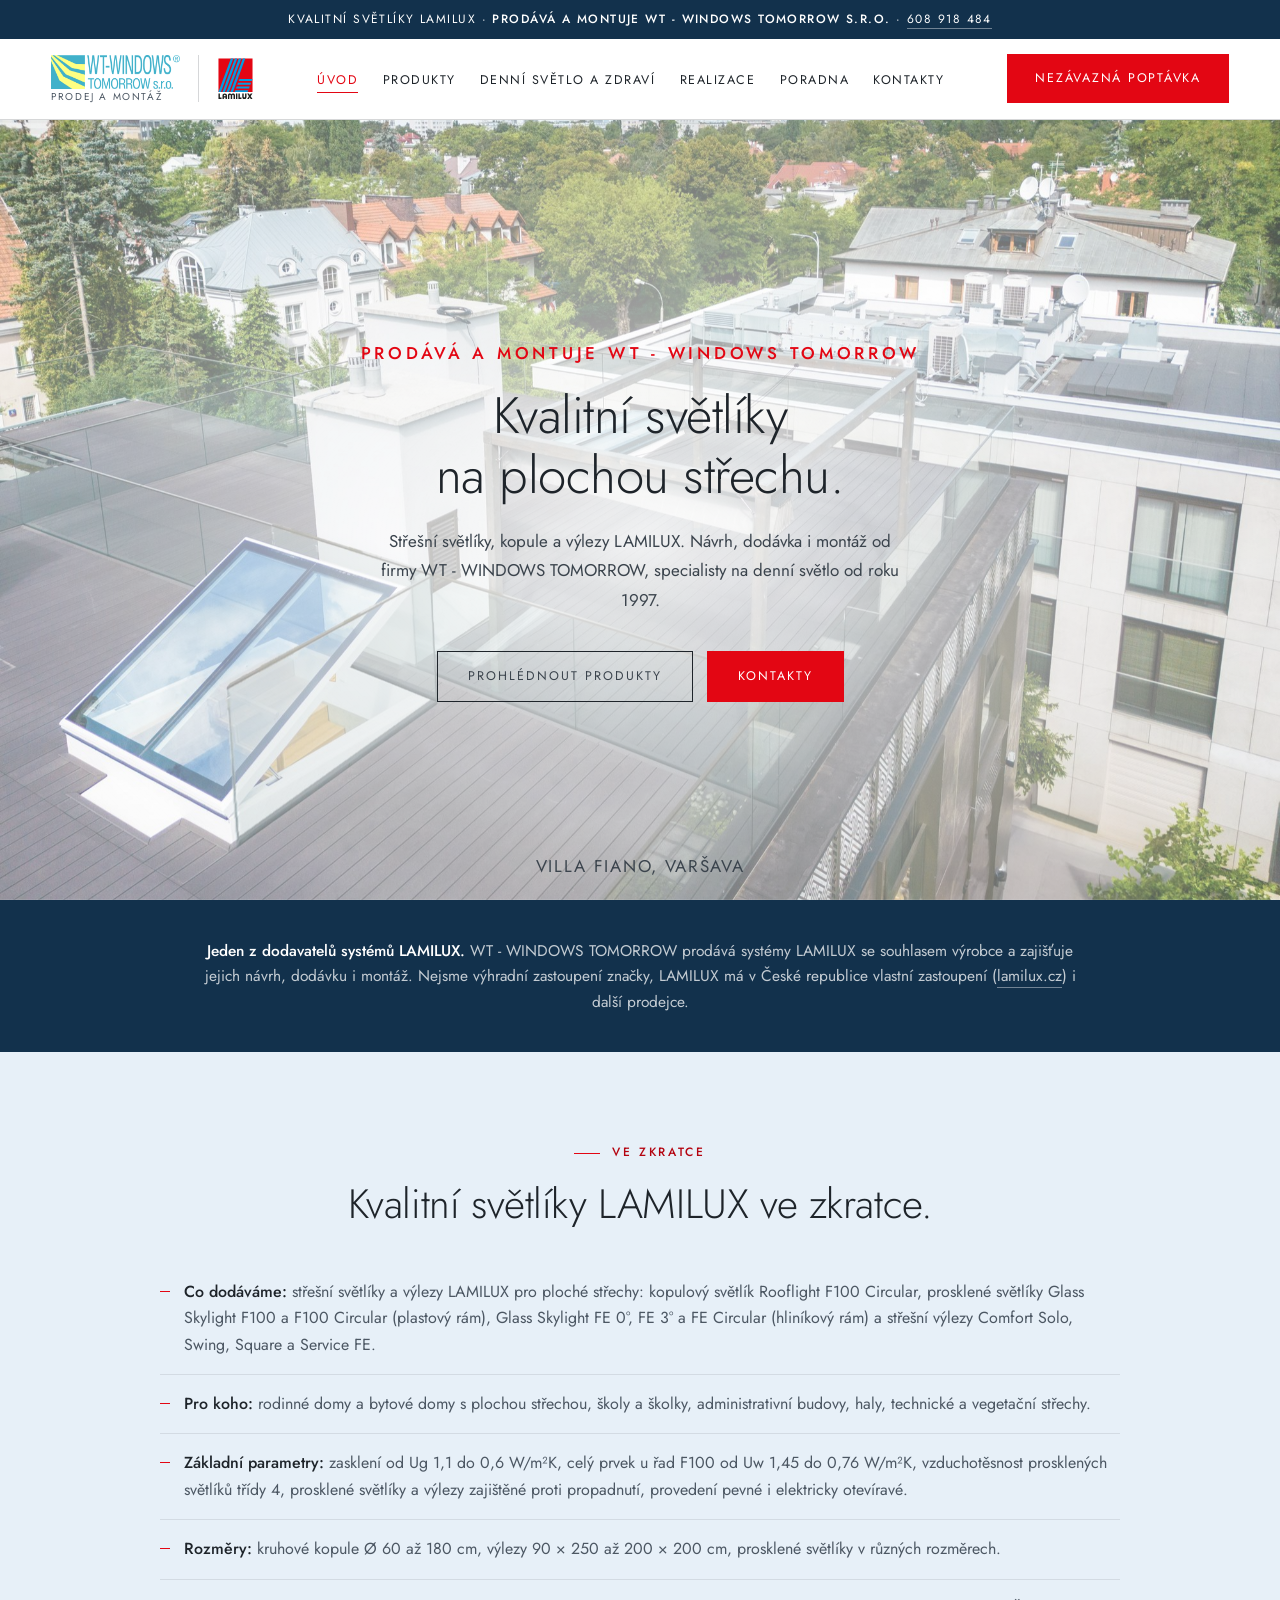
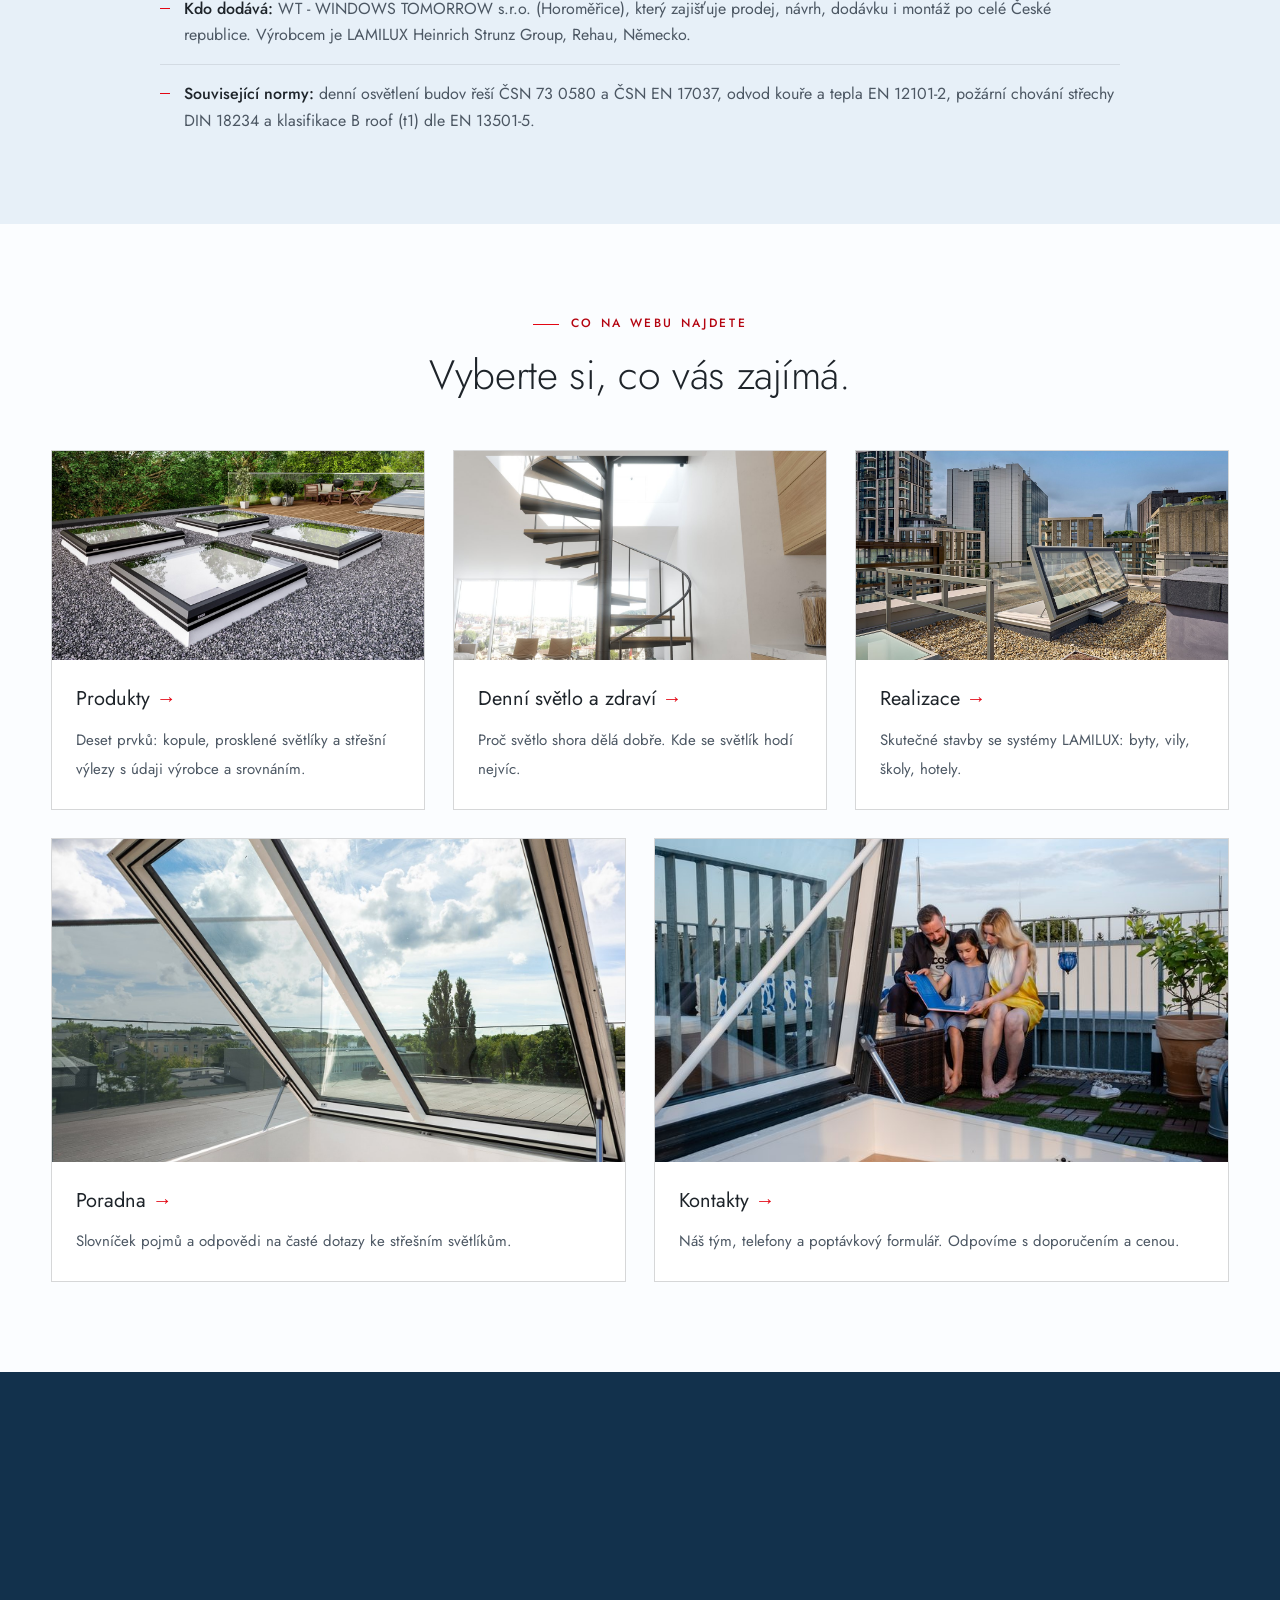
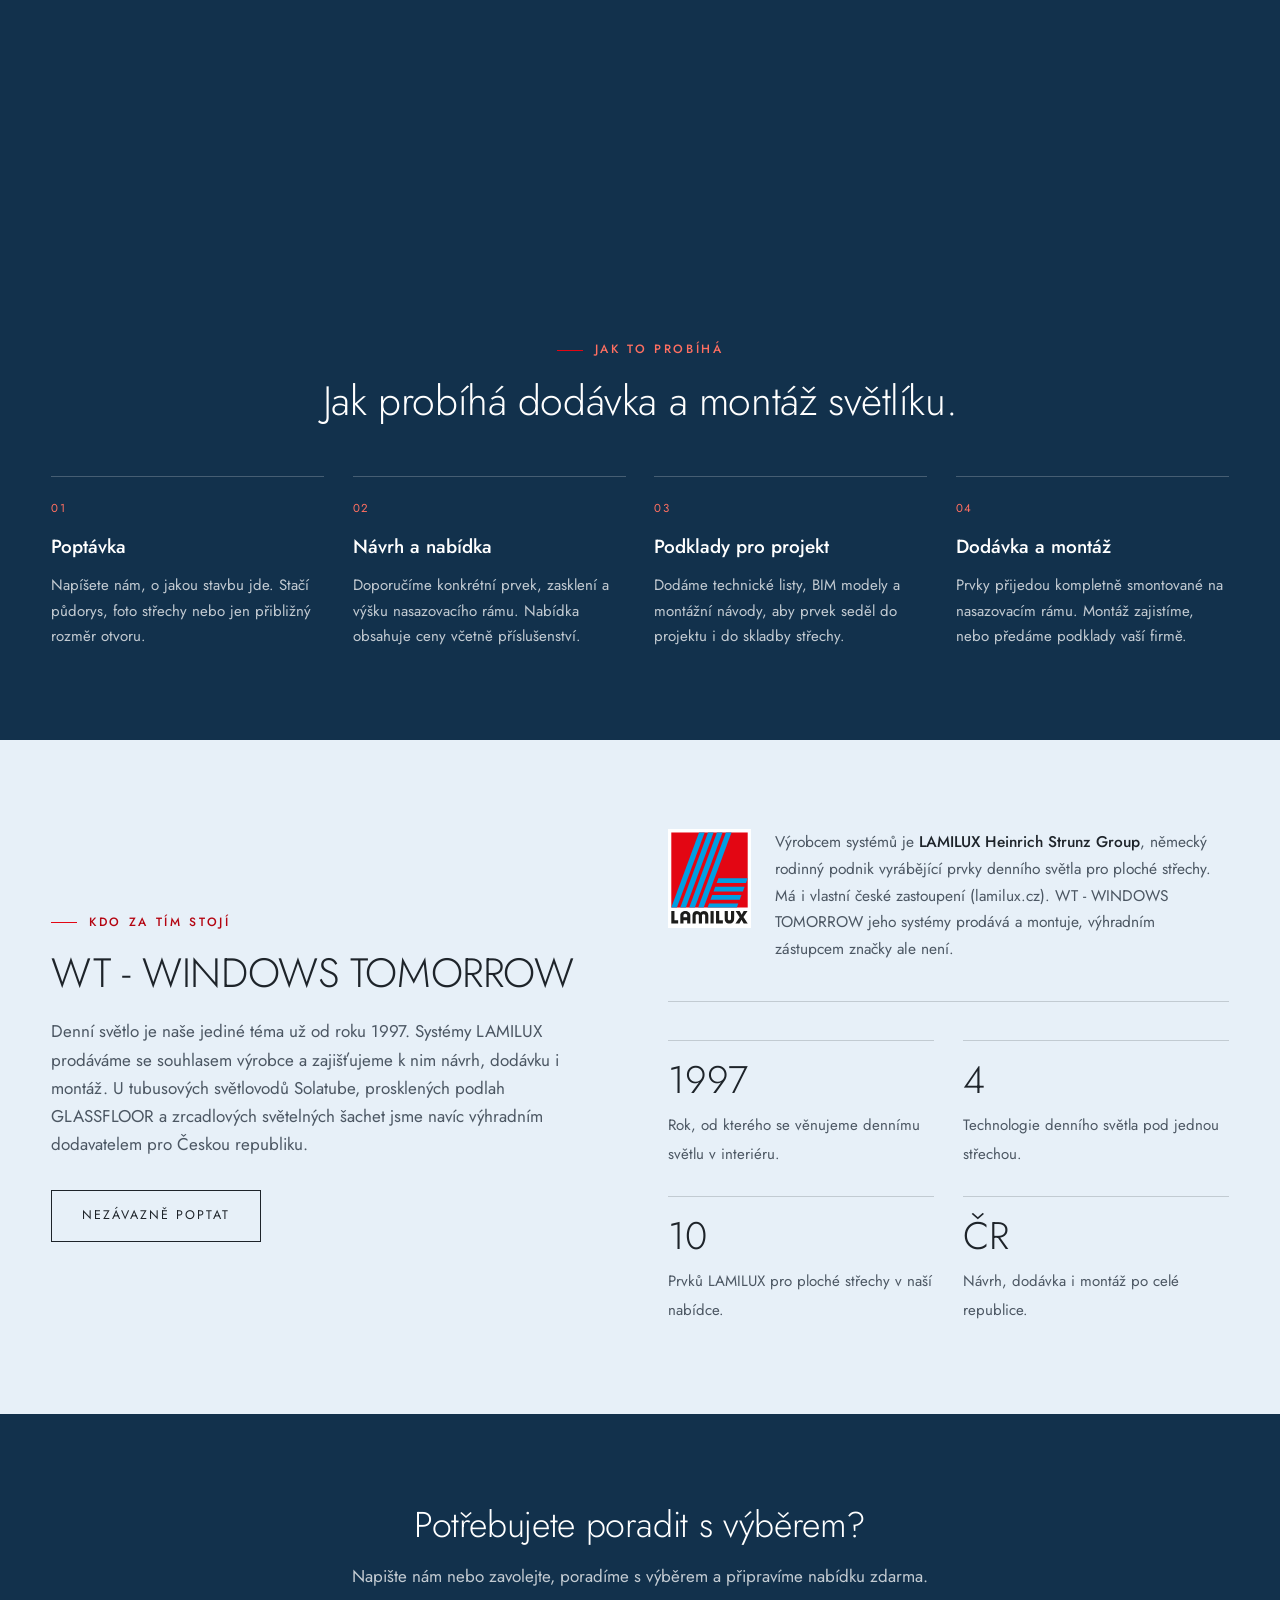
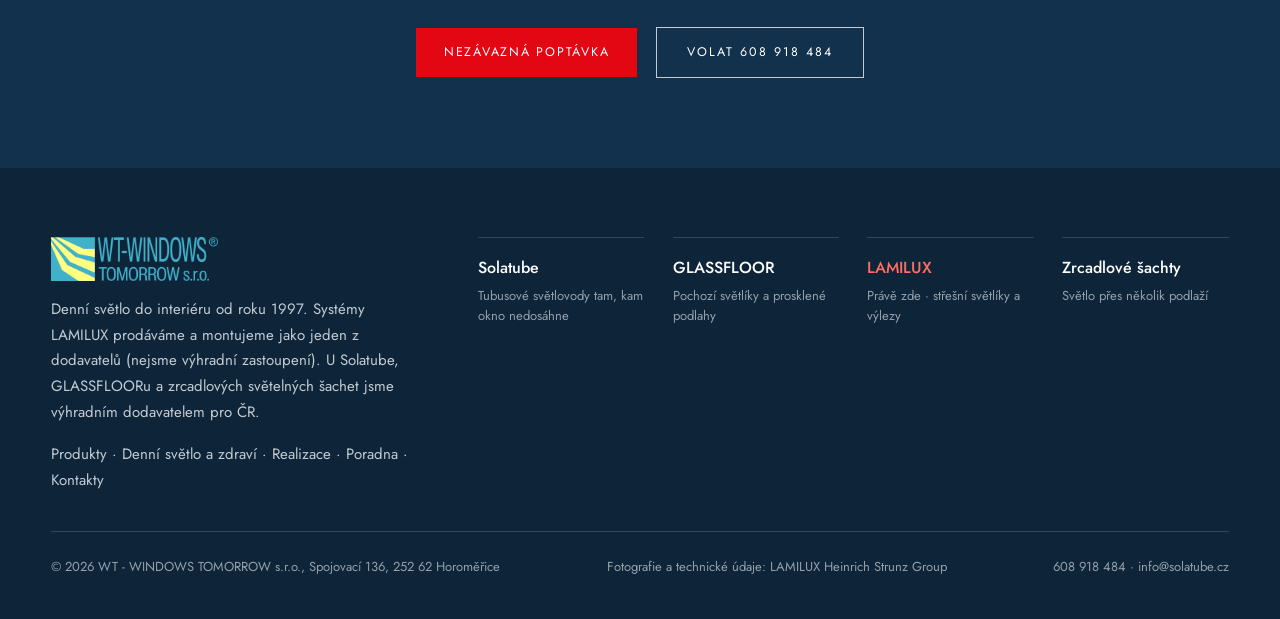
==== commit 3b23b53e: "Vícestránkový web, loga WT, kontakty, kontrola textů, SEO Co-Authored-By: Claude Sonnet 5.5 <noreply" ====
--- a/index.html
+++ b/index.html
@@ -3,179 +3,153 @@
 <head>
 <meta charset="UTF-8">
 <meta name="viewport" content="width=device-width, initial-scale=1.0">
-<title>Střešní světlíky na plochou střechu LAMILUX | kopule, prosklené světlíky a výlezy | WT</title>
-<meta name="description" content="Střešní světlíky na plochou střechu: kopulové světlíky LAMILUX Rooflight F100 Circular, prosklené světlíky Glass Skylight F100 a FE (hranaté i kruhové, Ug až 0,6 W/m²K) a střešní výlezy Comfort Solo, Swing, Square a Service FE. Prodej, návrh, dodávka i montáž po celé ČR: WT - WINDOWS TOMORROW s.r.o.">
+<title>Kvalitní světlíky na plochou střechu | LAMILUX | prodej a montáž WT</title>
+<meta name="description" content="Kvalitní světlíky na plochou střechu: kopulové světlíky, prosklené světlíky Glass Skylight a střešní výlezy LAMILUX. Návrh, dodávka a montáž po celé ČR od WT - WINDOWS TOMORROW. Jeden z dodavatelů systémů LAMILUX.">
 <meta name="author" content="WT - WINDOWS TOMORROW s.r.o.">
-<meta name="keywords" content="střešní světlík, světlík na plochou střechu, kopulový světlík, prosklený světlík, střešní výlez, výlez na plochou střechu, LAMILUX, Glass Skylight, Rooflight F100, denní osvětlení, odvod kouře a tepla">
-<meta name="theme-color" content="#1c2126">
-<!-- POZOR: před spuštěním webu smazat robots noindex a doplnit canonical i og:url se skutečnou doménou -->
+<meta name="keywords" content="kvalitní světlíky, střešní světlík, světlík na plochou střechu, kopulový světlík, prosklený světlík, střešní výlez, LAMILUX, Glass Skylight, Rooflight F100, denní světlo, WT Windows Tomorrow">
+<meta name="theme-color" content="#12314c">
+<!-- POZOR: před spuštěním webu na doméně SMAZAT následující řádek (noindex) -->
 <meta name="robots" content="noindex, nofollow">
-<!-- <link rel="canonical" href="https://www.DOMENA.cz/"> -->
-
-<meta property="og:title" content="LAMILUX střešní světlíky a výlezy na plochou střechu">
-<meta property="og:description" content="Denní světlo, vzduch a pohodlný výstup na střechu. Kopulové světlíky, prosklené světlíky Glass Skylight a střešní výlezy LAMILUX pro ploché střechy.">
+<link rel="canonical" href="https://www.kvalitnisvetliky.cz/">
+
+<meta property="og:title" content="Kvalitní světlíky na plochou střechu | LAMILUX | prodej a montáž WT">
+<meta property="og:description" content="Kvalitní světlíky na plochou střechu: kopulové světlíky, prosklené světlíky Glass Skylight a střešní výlezy LAMILUX. Návrh, dodávka a montáž po celé ČR od WT - WINDOWS TOMORROW. Jeden z dodavatelů systémů LAMILUX.">
 <meta property="og:type" content="website">
+<meta property="og:url" content="https://www.kvalitnisvetliky.cz/">
 <meta property="og:locale" content="cs_CZ">
-<meta property="og:site_name" content="LAMILUX · WT - WINDOWS TOMORROW">
-<meta property="og:image" content="img/hero-vila-varsava.jpg">
+<meta property="og:site_name" content="Kvalitní světlíky LAMILUX · WT - WINDOWS TOMORROW">
+<meta property="og:image" content="https://www.kvalitnisvetliky.cz/img/hero-vila-varsava.jpg">
 <meta name="twitter:card" content="summary_large_image">
-<meta name="twitter:title" content="LAMILUX střešní světlíky a výlezy na plochou střechu">
-<meta name="twitter:description" content="Kopulové světlíky, prosklené světlíky Glass Skylight a střešní výlezy LAMILUX pro ploché střechy. Prodává a montuje WT - WINDOWS TOMORROW s.r.o.">
-<meta name="twitter:image" content="img/hero-vila-varsava.jpg">
+<meta name="twitter:title" content="Kvalitní světlíky na plochou střechu | LAMILUX | prodej a montáž WT">
+<meta name="twitter:description" content="Kvalitní světlíky na plochou střechu: kopulové světlíky, prosklené světlíky Glass Skylight a střešní výlezy LAMILUX. Návrh, dodávka a montáž po celé ČR od WT - WINDOWS TOMORROW. Jeden z dodavatelů systémů LAMILUX.">
+<meta name="twitter:image" content="https://www.kvalitnisvetliky.cz/img/hero-vila-varsava.jpg">
 
 <link rel="preconnect" href="https://fonts.googleapis.com">
 <link rel="preconnect" href="https://fonts.gstatic.com" crossorigin>
 <link href="https://fonts.googleapis.com/css2?family=Jost:wght@300;400;500&display=swap" rel="stylesheet">
 <link rel="stylesheet" href="css/lx.css">
 <link rel="icon" href="img/lamilux-logo.svg" type="image/svg+xml">
-
 <script type="application/ld+json">
 {
-  "@context": "https://schema.org",
-  "@graph": [
-    {
-      "@type": "Organization",
-      "@id": "#organizace",
-      "name": "WT - WINDOWS TOMORROW s.r.o.",
-      "description": "Specialista na denní světlo v interiéru. Prodává a montuje střešní světlíky, kopulové světlíky a střešní výlezy LAMILUX pro ploché střechy. Výhradním dodavatelem pro Českou republiku je u světlovodů Solatube, prosklených podlah GLASSFLOOR a zrcadlových světelných šachet.",
-      "foundingDate": "1997",
-      "logo": "img/wt-logo-cerna.png",
-      "telephone": "+420608918484",
-      "email": "info@solatube.cz",
-      "address": {
-        "@type": "PostalAddress",
-        "addressLocality": "Horoměřice",
-        "addressRegion": "Středočeský kraj",
-        "addressCountry": "CZ"
-      },
-      "areaServed": { "@type": "Country", "name": "Česká republika" },
-      "knowsAbout": [
-        "střešní světlík na plochou střechu",
-        "kopulový světlík",
-        "střešní výlez",
-        "denní osvětlení budov",
-        "odvod kouře a tepla",
-        "ČSN 73 0580",
-        "ČSN EN 17037"
-      ],
-      "sameAs": ["https://www.lamilux.cz", "https://www.solatube.cz", "https://glassfloor.cz"]
-    },
-    {
-      "@type": "WebSite",
-      "@id": "#web",
-      "name": "LAMILUX · střešní světlíky a výlezy pro ploché střechy",
-      "inLanguage": "cs-CZ",
-      "publisher": { "@id": "#organizace" }
-    },
-    {
-      "@type": "OfferCatalog",
-      "name": "Střešní světlíky a výlezy LAMILUX",
-      "itemListElement": [
-        { "@type": "Offer", "itemOffered": { "@type": "Product", "name": "LAMILUX Rooflight F100 Circular", "category": "Kopulový světlík", "description": "Kruhový kopulový světlík pro ploché střechy. Průměry 60 až 180 cm, výšky podstavce 30, 50 a 70 cm, pevné provedení nebo s elektrickým otevíráním na 24 V.", "brand": { "@type": "Brand", "name": "LAMILUX" } } },
-        { "@type": "Offer", "itemOffered": { "@type": "Product", "name": "LAMILUX Glass Skylight F100", "category": "Prosklený střešní světlík s plastovým rámem", "description": "Prosklený světlík na plochou střechu se sklolaminátovým nasazovacím rámem. Ug 1,1 až 0,61 W/m²K, Uw 1,45 až 0,94 W/m²K, vzduchotěsnost třídy 4 dle EN 12207.", "brand": { "@type": "Brand", "name": "LAMILUX" } } },
-        { "@type": "Offer", "itemOffered": { "@type": "Product", "name": "LAMILUX Glass Skylight F100 Circular", "category": "Kruhový prosklený světlík s plastovým rámem", "description": "Kruhový prosklený světlík s plastovým rámem. Ug 1,1 až 0,8 W/m²K, Uw 1,1 až 0,76 W/m²K, oceněný German Design Award a Red Dot Design Award.", "brand": { "@type": "Brand", "name": "LAMILUX" } } },
-        { "@type": "Offer", "itemOffered": { "@type": "Product", "name": "LAMILUX Glass Skylight FE 0°", "category": "Prosklený střešní světlík s hliníkovým rámem", "description": "Prosklený světlík s hliníkovým rámem v rovném provedení, certifikovaný pro pasivní domy ve třídě phC.", "brand": { "@type": "Brand", "name": "LAMILUX" } } },
-        { "@type": "Offer", "itemOffered": { "@type": "Product", "name": "LAMILUX Glass Skylight FE 3°", "category": "Prosklený střešní světlík s hliníkovým rámem", "description": "Prosklený světlík s hliníkovým rámem a 3° sklonem pro neomezený odtok vody a nečistot.", "brand": { "@type": "Brand", "name": "LAMILUX" } } },
-        { "@type": "Offer", "itemOffered": { "@type": "Product", "name": "LAMILUX Glass Skylight FE Circular", "category": "Kruhový prosklený světlík s hliníkovým rámem", "description": "Kruhový prosklený světlík s hliníkovým rámem, Ug 1,1 až 0,6 W/m²K, zvuková izolace až 45 dB, volitelně bezpečnostní třída WK2.", "brand": { "@type": "Brand", "name": "LAMILUX" } } },
-        { "@type": "Offer", "itemOffered": { "@type": "Product", "name": "LAMILUX Flat Roof Access Hatch Comfort Solo", "category": "Střešní výlez", "description": "Střešní výlez 120 × 350 cm s vodorovným otevíráním dvěma pohony 24 V, trojsklo Ug 0,6 W/m²K, 6° sklon.", "brand": { "@type": "Brand", "name": "LAMILUX" } } },
-        { "@type": "Offer", "itemOffered": { "@type": "Product", "name": "LAMILUX Flat Roof Access Hatch Comfort Swing", "category": "Střešní výlez", "description": "Výklopný střešní výlez ve velikostech 100 × 300 a 100 × 350 cm, otevření na 84° za přibližně 25 sekund.", "brand": { "@type": "Brand", "name": "LAMILUX" } } },
-        { "@type": "Offer", "itemOffered": { "@type": "Product", "name": "LAMILUX Flat Roof Access Hatch Comfort Square", "category": "Střešní výlez", "description": "Střešní výlez se skleněnou plochou 4 m², otevření na 70° za přibližně 45 sekund, oceněný Red Dot Design Award 2021.", "brand": { "@type": "Brand", "name": "LAMILUX" } } },
-        { "@type": "Offer", "itemOffered": { "@type": "Product", "name": "LAMILUX Flat Roof Access Hatch Service FE", "category": "Střešní výlez pro údržbu", "description": "Servisní střešní výlez 90 × 250 nebo 90 × 300 cm pro přístup na technické a vegetační střechy, otevření na 80° za přibližně 60 sekund.", "brand": { "@type": "Brand", "name": "LAMILUX" } } }
-      ]
-    },
-    {
-      "@type": "WebPage",
-      "@id": "#stranka",
-      "name": "Střešní světlíky na plochou střechu LAMILUX",
-      "description": "Kopulové světlíky, prosklené světlíky Glass Skylight a střešní výlezy LAMILUX pro ploché střechy. Prodej, návrh, dodávka a montáž v České republice.",
-      "inLanguage": "cs-CZ",
-      "isPartOf": { "@id": "#web" },
-      "about": { "@id": "#organizace" },
-      "dateModified": "2026-09-02",
-      "primaryImageOfPage": "img/hero-vila-varsava.jpg"
-    },
-    {
-      "@type": "FAQPage",
-      "mainEntity": [
-        { "@type": "Question", "name": "Jaký je rozdíl mezi kopulovým a proskleným světlíkem?", "acceptedAnswer": { "@type": "Answer", "text": "Kopulový světlík má plastovou kopuli, světlo rozptyluje a je cenově dostupnější. Prosklený světlík Glass Skylight má izolační sklo, nabízí čirý výhled na oblohu, lepší tepelné i akustické hodnoty a působí jako okno ve stropě." } },
-        { "@type": "Question", "name": "Kolik stojí střešní světlík na plochou střechu?", "acceptedAnswer": { "@type": "Answer", "text": "Cenu určuje rozměr otvoru, typ prvku (kopule je nejdostupnější, prosklený světlík dražší, výlez nejdražší), typ zasklení a způsob otevírání. Roli hraje také výška nasazovacího rámu podle skladby střechy. Nabídku připraví WT - WINDOWS TOMORROW zdarma podle rozměru otvoru a typu stavby." } },
-        { "@type": "Question", "name": "Jak velký světlík na plochou střechu potřebuji?", "acceptedAnswer": { "@type": "Answer", "text": "Plocha prosklení se odvozuje od podlahové plochy osvětlované místnosti a od požadavků na denní osvětlení dle ČSN 73 0580 a ČSN EN 17037. U rodinných domů bývá vhodnější několik menších prvků rozmístěných po dispozici než jeden velký otvor. Kruhové kopule se dodávají v průměrech 60 až 180 cm, prosklené světlíky se vyrábějí podle projektu." } },
-        { "@type": "Question", "name": "Unese střešní světlík člověka?", "acceptedAnswer": { "@type": "Answer", "text": "Prosklené světlíky Glass Skylight a výlezy Comfort jsou v zavřeném stavu zajištěné proti propadnutí a pochozí pro účely údržby dle DIN 18008-6. Nejde ale o běžnou pochozí plochu; pro tu slouží prosklené podlahové systémy." } },
-        { "@type": "Question", "name": "Dá se světlík otevírat a větrat?", "acceptedAnswer": { "@type": "Answer", "text": "Ano. Většina prvků se dodává v pevném i otevíravém provedení. Otevírání je elektrické, podle typu na 24 V nebo 230 V, s plynulou ventilační polohou a volitelně s dálkovým ovládáním. U výlezů hlídá zavírání světelná závora a při výpadku proudu je k dispozici ruční ovládání nebo akumulátor." } },
-        { "@type": "Question", "name": "Lze světlík použít pro odvod kouře a tepla?", "acceptedAnswer": { "@type": "Answer", "text": "Ano, vybrané prvky slouží zároveň jako zařízení pro odvod kouře a tepla, typicky nad schodišti. Řada Rooflight F100 splňuje požadavky EN 12101-2. Konkrétní provedení se navrhuje podle požárně bezpečnostního řešení stavby." } },
-        { "@type": "Question", "name": "Nebude se pod světlíkem srážet voda?", "acceptedAnswer": { "@type": "Answer", "text": "Riziko kondenzace snižuje konstrukce bez tepelných mostů a tepelně oddělený okrajový spoj zasklení, které mají prvky LAMILUX sériově. Důležitá je také správná montáž nasazovacího rámu a napojení parozábrany. Ve vlhkých provozech se doporučuje trojsklo a možnost větrání." } },
-        { "@type": "Question", "name": "Jak se střešní světlík čistí a udržuje?", "acceptedAnswer": { "@type": "Answer", "text": "Prvky mají hladký přechod mezi rámem a zasklením, takže z nich dešťová voda odtéká i s nečistotami. Verze se sklonem 3° nebo 5° se čistí samy ještě lépe. Sklo se umývá jako okno, občas se kontroluje těsnění a u motorových prvků chod pohonu." } },
-        { "@type": "Question", "name": "Jaký je rozdíl mezi střešním výlezem a světlíkem?", "acceptedAnswer": { "@type": "Answer", "text": "Světlík přivádí světlo a vzduch, výlez navíc slouží jako průchod na střechu nebo terasu. Výlezy Comfort mají prosklené křídlo, takže i zavřené fungují jako velký střešní světlík. Vedle výlezu musí stavba připravit schodiště." } },
-        { "@type": "Question", "name": "Zvládne se světlík osadit i na hotovou střechu?", "acceptedAnswer": { "@type": "Answer", "text": "Ano, výměna nebo doplnění světlíku na stávající ploché střeše je běžná situace. Prvky přicházejí kompletně smontované na nasazovacím rámu a mají ze závodu připravené napojení na fóliovou krytinu. Vždy je nutné posoudit skladbu střechy a nosnou konstrukci." } },
-        { "@type": "Question", "name": "Kdo vám systémy LAMILUX prodá a namontuje?", "acceptedAnswer": { "@type": "Answer", "text": "WT - WINDOWS TOMORROW s.r.o. Prodáváme systémy LAMILUX se souhlasem výrobce a zajišťujeme k nim návrh, dodávku i montáž. Nejsme výhradním zástupcem: LAMILUX má v České republice vlastní zastoupení a další prodejce. Výhradním dodavatelem pro ČR jsme u světlovodů Solatube, prosklených podlah GLASSFLOOR a zrcadlových světelných šachet." } }
-      ]
-    }
-  ]
+ "@context": "https://schema.org",
+ "@graph": [
+  {
+   "@type": "Organization",
+   "@id": "https://www.kvalitnisvetliky.cz/#organizace",
+   "name": "WT - WINDOWS TOMORROW s.r.o.",
+   "url": "https://www.kvalitnisvetliky.cz/",
+   "logo": "https://www.kvalitnisvetliky.cz/img/wt-logo-barva.png",
+   "foundingDate": "1997",
+   "description": "Specialista na denní světlo v interiéru. Prodává a montuje střešní světlíky, kopulové světlíky a střešní výlezy LAMILUX pro ploché střechy. Nejsme výhradní zastoupení LAMILUX, jsme jedním z dodavatelů. Výhradním dodavatelem pro Českou republiku je WT u světlovodů Solatube, prosklených podlah GLASSFLOOR a zrcadlových světelných šachet.",
+   "telephone": "+420608918484",
+   "email": "info@solatube.cz",
+   "address": {
+    "@type": "PostalAddress",
+    "streetAddress": "Spojovací 136",
+    "postalCode": "252 62",
+    "addressLocality": "Horoměřice",
+    "addressRegion": "Středočeský kraj",
+    "addressCountry": "CZ"
+   },
+   "areaServed": {
+    "@type": "Country",
+    "name": "Česká republika"
+   },
+   "knowsAbout": [
+    "kvalitní světlíky",
+    "střešní světlík na plochou střechu",
+    "kopulový světlík",
+    "střešní výlez",
+    "denní osvětlení budov",
+    "odvod kouře a tepla",
+    "ČSN EN 17037"
+   ],
+   "sameAs": [
+    "https://www.lamilux.cz",
+    "https://www.solatube.cz",
+    "https://glassfloor.cz"
+   ]
+  },
+  {
+   "@type": "WebSite",
+   "@id": "https://www.kvalitnisvetliky.cz/#web",
+   "url": "https://www.kvalitnisvetliky.cz/",
+   "name": "Kvalitní světlíky LAMILUX · WT - WINDOWS TOMORROW",
+   "inLanguage": "cs-CZ",
+   "publisher": {
+    "@id": "https://www.kvalitnisvetliky.cz/#organizace"
+   }
+  },
+  {
+   "@type": "WebPage",
+   "@id": "https://www.kvalitnisvetliky.cz/#stranka",
+   "url": "https://www.kvalitnisvetliky.cz/",
+   "name": "Kvalitní světlíky na plochou střechu | LAMILUX | prodej a montáž WT",
+   "description": "Kvalitní světlíky na plochou střechu: kopulové světlíky, prosklené světlíky Glass Skylight a střešní výlezy LAMILUX. Návrh, dodávka a montáž po celé ČR od WT - WINDOWS TOMORROW. Jeden z dodavatelů systémů LAMILUX.",
+   "inLanguage": "cs-CZ",
+   "isPartOf": {
+    "@id": "https://www.kvalitnisvetliky.cz/#web"
+   },
+   "about": {
+    "@id": "https://www.kvalitnisvetliky.cz/#organizace"
+   },
+   "dateModified": "2026-09-30",
+   "primaryImageOfPage": "https://www.kvalitnisvetliky.cz/img/hero-vila-varsava.jpg"
+  }
+ ]
 }
 </script>
 </head>
 <body>
 
-<div class="claim">Střešní světlíky a výlezy LAMILUX · <b>prodává a montuje WT - WINDOWS TOMORROW s.r.o.</b></div>
+<div class="claim">Kvalitní světlíky LAMILUX · <b>prodává a montuje WT - WINDOWS TOMORROW s.r.o.</b> · <a href="tel:+420608918484">608 918 484</a></div>
 
 <header id="hdr">
   <div class="nav">
-    <a class="brand" href="#top" aria-label="LAMILUX · střešní světlíky pro ploché střechy">
-      <img src="img/lamilux-logo.svg" alt="LAMILUX" width="120" height="143">
-      <span>Střešní světlíky<br>pro ploché střechy</span>
-    </a>
+    <div class="brand">
+      <a href="index.html" class="b-wt" aria-label="WT - WINDOWS TOMORROW s.r.o., úvodní strana"><img src="img/wt-logo-barva.png" alt="WT - WINDOWS TOMORROW s.r.o." width="900" height="237"><small>Prodej a montáž</small></a>
+      <a href="index.html" class="b-lxl" aria-label="LAMILUX · kvalitní světlíky"><img class="b-lx" src="img/lamilux-logo.svg" alt="LAMILUX" width="120" height="143"></a>
+    </div>
     <nav aria-label="Hlavní navigace">
-      <ul>
-        <li><a href="#proc">Proč světlík</a></li>
-        <li><a href="#kde">Kde se hodí</a></li>
-        <li><a href="#produkty">Produkty</a></li>
-        <li><a href="#srovnani">Srovnání</a></li>
-        <li><a href="#pojmy">Slovníček</a></li>
-        <li><a href="#realizace">Realizace</a></li>
-        <li><a href="#dotazy">Dotazy</a></li>
-      </ul>
+      <ul><li><a href="index.html" class="act" aria-current="page">Úvod</a></li><li><a href="produkty.html">Produkty</a></li><li><a href="denni-svetlo-a-zdravi.html">Denní světlo a zdraví</a></li><li><a href="realizace.html">Realizace</a></li><li><a href="poradna.html">Poradna</a></li><li><a href="kontakty.html">Kontakty</a></li></ul>
     </nav>
-    <a class="cta" href="#poptavka">Nezávazná poptávka</a>
+    <a class="cta" href="kontakty.html#poptavka">Nezávazná poptávka</a>
     <button class="menu-btn" id="menuBtn" aria-label="Menu" aria-expanded="false">
       <i></i><i></i><i></i>
     </button>
   </div>
   <div class="mmenu" id="mmenu">
-    <a href="#proc">Proč světlík</a>
-    <a href="#kde">Kde se hodí</a>
-    <a href="#produkty">Produkty</a>
-    <a href="#srovnani">Srovnání</a>
-    <a href="#pojmy">Slovníček pojmů</a>
-    <a href="#realizace">Realizace</a>
-    <a href="#dotazy">Časté dotazy</a>
-    <a href="#poptavka">Nezávazná poptávka</a>
+    <a href="index.html">Úvod</a><a href="produkty.html">Produkty</a><a href="denni-svetlo-a-zdravi.html">Denní světlo a zdraví</a><a href="realizace.html">Realizace</a><a href="poradna.html">Poradna</a><a href="kontakty.html">Kontakty</a>
+    <a href="kontakty.html#poptavka">Nezávazná poptávka</a>
   </div>
 </header>
 
 <main id="top">
 
-  <!-- ================= ÚVOD (fotka přes celou obrazovku, jako Solatube) ================= -->
   <section class="hero" aria-labelledby="hero-h">
     <div class="hero-img">
       <img src="img/hero-vila-varsava.jpg" alt="Střešní terasa vily ve Varšavě s proskleným střešním světlíkem a výlezem LAMILUX" width="2000" height="1500" fetchpriority="high">
     </div>
     <div class="in">
-      <p class="k">LAMILUX · prodej a montáž v celé ČR</p>
-      <h1 class="h1" id="hero-h">Střešní světlíky a výlezy<br>na plochou střechu.</h1>
-      <p>Kopulové světlíky, prosklené světlíky Glass Skylight a střešní výlezy LAMILUX.
-        Denní světlo, větrání i pohodlný výstup na střechu. Deset prvků, návrh i montáž
-        po celé České republice.</p>
-      <a class="lnk" href="#produkty">Prohlédnout produkty</a>
+      <p class="k">Prodává a montuje WT - WINDOWS TOMORROW</p>
+      <h1 class="h1" id="hero-h">Kvalitní světlíky<br>na plochou střechu.</h1>
+      <p>Střešní světlíky, kopule a výlezy LAMILUX. Návrh, dodávka i montáž od firmy WT - WINDOWS TOMORROW, specialisty na denní světlo od roku 1997.</p>
+      <p class="hero-btns"><a class="lnk" href="produkty.html">Prohlédnout produkty</a> <a class="lnk lnk-fill" href="kontakty.html">Kontakty</a></p>
     </div>
     <p class="hero-cap">Villa Fiano, Varšava</p>
   </section>
-
-  <!-- ================= VE ZKRATCE (souhrn faktů) ================= -->
-  <section id="zkratka" class="soft" aria-labelledby="zkratka-h">
+  <section class="strip" aria-label="Postavení firmy WT vůči značce LAMILUX">
+    <div class="wrap">
+      <p><b>Jeden z dodavatelů systémů LAMILUX.</b> WT - WINDOWS TOMORROW prodává systémy LAMILUX se souhlasem výrobce
+        a zajišťuje jejich návrh, dodávku i montáž. Nejsme výhradní zastoupení značky, LAMILUX má v České republice
+        vlastní zastoupení (<a href="https://www.lamilux.cz" target="_blank" rel="noopener">lamilux.cz</a>) i další prodejce.</p>
+    </div>
+  </section>
+<section id="zkratka" class="soft" aria-labelledby="zkratka-h">
     <div class="wrap">
       <div class="head center rv mb-l">
         <p class="k"><span class="rule"></span>Ve zkratce</p>
-        <h2 class="h2" id="zkratka-h">Co na této stránce najdete.</h2>
+        <h2 class="h2" id="zkratka-h">Kvalitní světlíky LAMILUX ve zkratce.</h2>
       </div>
       <div class="fakta rv">
         <ul>
@@ -185,11 +159,9 @@
             (hliníkový rám) a střešní výlezy Comfort Solo, Swing, Square a Service FE.</li>
           <li><b>Pro koho:</b> rodinné domy a bytové domy s plochou střechou, školy a školky,
             administrativní budovy, haly, technické a vegetační střechy.</li>
-          <li><b>Základní parametry:</b> zasklení od Ug 1,1 do 0,6 W/m²K, celý prvek
-            od Uw 1,45 do 0,76 W/m²K, vzduchotěsnost třídy 4 dle EN 12207, prvky zajištěné
-            proti propadnutí dle DIN 18008-6, provedení pevné i elektricky otevíravé.</li>
+          <li><b>Základní parametry:</b> zasklení od Ug 1,1 do 0,6 W/m²K, celý prvek u řad F100 od Uw 1,45 do 0,76 W/m²K, vzduchotěsnost prosklených světlíků třídy 4, prosklené světlíky a výlezy zajištěné proti propadnutí, provedení pevné i elektricky otevíravé.</li>
           <li><b>Rozměry:</b> kruhové kopule Ø 60 až 180 cm, výlezy 90 × 250 až 200 × 200 cm,
-            prosklené světlíky v rozměrech podle projektu.</li>
+            prosklené světlíky v různých rozměrech.</li>
           <li><b>Kdo dodává:</b> WT - WINDOWS TOMORROW s.r.o. (Horoměřice), který zajišťuje prodej, návrh,
             dodávku i montáž po celé České republice. Výrobcem je LAMILUX Heinrich Strunz
             Group, Rehau, Německo.</li>
@@ -199,781 +171,44 @@
         </ul>
       </div>
     </div>
-  </section>
-
-  <!-- ================= PROČ ================= -->
-  <section id="proc">
-    <div class="wrap two">
-      <div class="head rv">
-        <p class="k"><span class="rule"></span>Proč světlík z ploché střechy</p>
-        <h2 class="h2">Okna svítí ze strany.<br>Obloha svítí shora.</h2>
-        <p class="lead dim">Chodba bez oken, koupelna uprostřed dispozice, schodiště, obývací pokoj
-          s jediným oknem na sever. Umělé světlo tyhle prostory rozsvítí, ale nezmění.
-          Střešní světlík ano: světlo padá shora, rozprostře se po celé místnosti
-          a mění se během dne stejně jako počasí nad domem.</p>
-        <ul class="zkratka">
-          <li>Světlo shora osvětlí místnost rovnoměrněji než okno stejné plochy.</li>
-          <li>Prosklené provedení dává čirý výhled na oblohu, ne mléčný panel.</li>
-          <li>Otevíravé prvky současně větrají a vynesou teplý vzduch z domu.</li>
-          <li>Vybrané prvky slouží i jako zařízení pro odvod kouře a tepla.</li>
-          <li>Výlez přidá k světlu i pohodlný výstup na střešní terasu.</li>
+  </section>  <section id="rozcestnik" aria-labelledby="rozc-h">
+    <div class="wrap">
+      <div class="head center rv mb-l">
+        <p class="k"><span class="rule"></span>Co na webu najdete</p>
+        <h2 class="h2" id="rozc-h">Vyberte si, co vás zajímá.</h2>
+      </div>
+      <div class="rozc">
+        <a class="rc rv" href="produkty.html"><span class="ph"><img src="img/situace-strecha-fe.jpg" alt="Čtyři prosklené světlíky LAMILUX FE na ploché střeše rodinného domu" width="1200" height="840" loading="lazy"></span>
+          <span class="tx"><b>Produkty</b><span>Deset prvků: kopule, prosklené světlíky a střešní výlezy s údaji výrobce a srovnáním.</span></span></a>
+        <a class="rc rv" href="denni-svetlo-a-zdravi.html"><span class="ph"><img src="img/situace-schodiste.jpg" alt="Schodiště osvětlené shora proskleným střešním výlezem" width="1200" height="840" loading="lazy"></span>
+          <span class="tx"><b>Denní světlo a zdraví</b><span>Proč světlo shora dělá dobře. Kde se světlík hodí nejvíc.</span></span></a>
+        <a class="rc rv" href="realizace.html"><span class="ph"><img src="img/g-mulberry-strecha.jpg" alt="Ploché střechy školy v Londýně s prosklenými světlíky a výlezy" width="1400" height="934" loading="lazy"></span>
+          <span class="tx"><b>Realizace</b><span>Skutečné stavby se systémy LAMILUX: byty, vily, školy, hotely.</span></span></a>
+        <a class="rc rv" href="poradna.html"><span class="ph"><img src="img/atmo-vylez-zevnitr.jpg" alt="Pohled zevnitř domu na otevřený prosklený střešní výlez" width="1500" height="2217" loading="lazy"></span>
+          <span class="tx"><b>Poradna</b><span>Slovníček pojmů a odpovědi na časté dotazy ke střešním světlíkům.</span></span></a>
+        <a class="rc rv" href="kontakty.html"><span class="ph"><img src="img/situace-terasa-sklo.jpg" alt="Rodina na střešní terase u proskleného střešního výlezu" width="800" height="1200" loading="lazy"></span>
+          <span class="tx"><b>Kontakty</b><span>Náš tým, telefony a poptávkový formulář. Odpovíme s doporučením a cenou.</span></span></a>
+      </div>
+    </div>
+  </section>
+  <section class="deep" aria-labelledby="zt-h">
+    <div class="wrap">
+      <div class="two">
+        <div class="rv">
+          <p class="k"><span class="rule"></span>Denní světlo a zdraví</p>
+          <h2 class="h2" id="zt-h" style="margin:16px 0 20px">Světlo shora dělá dobře.</h2>
+          <p class="lead dim">Denní světlo pomáhá tělu držet denní rytmus, ovlivňuje spánek i náladu a v prostoru, kde ho je dost, se lépe pracuje i odpočívá. Střešní světlík ho přivede i tam, kam okno nedosáhne.</p>
+          <p style="margin-top:30px"><a class="lnk" href="denni-svetlo-a-zdravi.html">Číst více o denním světle</a></p>
+        </div>
+        <ul class="tri rv">
+          <li><b>Vnitřní hodiny</b><span>Světlo během dne je hlavní signál, kterým si tělo nastavuje denní rytmus.</span></li>
+          <li><b>Nálada a soustředění</b><span>Dostatek denního světla a výhled na oblohu zlepšují pocit v místnosti.</span></li>
+          <li><b>Až trojnásobný účinek</b><span>Střešní světlík podle výrobce prosvětlí prostor až trojnásobně víc než okna na fasádě.</span></li>
         </ul>
       </div>
-      <figure class="frame rv">
-        <img src="img/atmo-vylez-zevnitr.jpg" alt="Pohled zevnitř domu na otevřený prosklený střešní výlez LAMILUX s výhledem na oblohu" width="1500" height="2217" loading="lazy">
-        <figcaption>Villa Fiano, Varšava · prosklený výlez ve funkci střešního okna</figcaption>
-      </figure>
-    </div>
-  </section>
-
-  <!-- ================= KDE SE HODÍ ================= -->
-  <section id="kde" class="alt">
-    <div class="wrap">
-      <div class="head center rv mb-l">
-        <p class="k"><span class="rule"></span>Kde se hodí</p>
-        <h2 class="h2">Kde se střešní světlík<br>vyplatí nejvíc.</h2>
-      </div>
-      <div class="sit">
-        <figure class="sit-card rv">
-          <div class="ph"><img src="img/situace-schodiste.jpg" alt="Schodiště osvětlené shora proskleným střešním výlezem" width="1200" height="840" loading="lazy"></div>
-          <figcaption>
-            <p class="h4">Schodiště a vnitřní jádro</p>
-            <p>Nejtmavší místo domu dostane světlo shora po celé výšce. Prvek zároveň
-              může sloužit k odvodu kouře a tepla.</p>
-          </figcaption>
-        </figure>
-        <figure class="sit-card rv">
-          <div class="ph"><img src="img/situace-terasa-sklo.jpg" alt="Rodina na střešní terase u proskleného střešního výlezu" width="800" height="1200" loading="lazy"></div>
-          <figcaption>
-            <p class="h4">Střešní terasa</p>
-            <p>Výlez Comfort je vstup na terasu i velké střešní okno v jednom.
-              Zavřený vypadá jako sklo v podlaze terasy.</p>
-          </figcaption>
-        </figure>
-        <figure class="sit-card rv">
-          <div class="ph"><img src="img/situace-zelena-strecha.jpg" alt="Prosklený střešní světlík na zelené ploché střeše administrativní budovy" width="1200" height="799" loading="lazy"></div>
-          <figcaption>
-            <p class="h4">Zelená a technická střecha</p>
-            <p>Světlíky se osazují do vegetačního souvrství i mezi fotovoltaiku.
-              Servisní výlez zajistí bezpečný přístup k technice.</p>
-          </figcaption>
-        </figure>
-        <figure class="sit-card rv">
-          <div class="ph"><img src="img/situace-strecha-fe.jpg" alt="Čtyři prosklené světlíky LAMILUX FE na ploché střeše rodinného domu" width="1200" height="840" loading="lazy"></div>
-          <figcaption>
-            <p class="h4">Novostavba s plochou střechou</p>
-            <p>Několik menších prvků rozmístěných po dispozici osvětlí dům
-              rovnoměrněji než jeden velký otvor.</p>
-          </figcaption>
-        </figure>
-      </div>
-    </div>
-  </section>
-
-  <!-- ================= PRODUKTY ================= -->
-  <section id="produkty">
-    <div class="wrap">
-      <div class="head center rv">
-        <p class="k"><span class="rule"></span>Produkty</p>
-        <h2 class="h2">Střešní světlíky a výlezy LAMILUX:<br>deset prvků ve třech rodinách.</h2>
-        <p class="lead dim">Vše pro plochou střechu: kopule, prosklené světlíky a výlezy.
-          U každého prvku najdete lidský popis i úplné technické údaje výrobce.</p>
-      </div>
-
-      <!-- ---- skupina 1 ---- -->
-      <div class="grp" id="kopule">
-        <div class="grp-head rv">
-          <div>
-            <p class="k">01 · Kopulové světlíky</p>
-            <h3 class="h3">Rooflight F100 Circular</h3>
-          </div>
-          <p>Klasika pro ploché střechy v kruhovém provedení. Kopule světlo rozptýlí,
-            takže v místnosti nevznikají ostré stíny ani prudké kontrasty. Osvědčené,
-            odolné a cenově nejdostupnější řešení.</p>
-        </div>
-        <div class="prods">
-
-          <article class="prod feature rv">
-            <div class="prod-img">
-              <span class="prod-tag">Kopule</span>
-              <img class="render" src="img/prod-kopule-circular.jpg" alt="Kopulový světlík LAMILUX Rooflight F100 Circular s čirou kopulí na kruhovém podstavci" width="600" height="338" loading="lazy">
-            </div>
-            <div class="prod-body">
-              <p class="sub">LAMILUX Rooflight F100 Circular</p>
-              <h4>Kruhový kopulový světlík</h4>
-              <p>Kruhový otvor ve stropě, měkké rozptýlené světlo. Dodává se pevný,
-                nebo s elektrickým otevíráním na 24 V pro větrání. Kopule se vyrábí
-                v sedmi průměrech, takže se dá poskládat i pravidelný rastr nad halou
-                nebo chodbou.</p>
-              <dl class="par">
-                <div><dt>Průměry</dt><dd>60 až 180 cm</dd></div>
-                <div><dt>Podstavec</dt><dd>30 / 50 / 70 cm</dd></div>
-                <div><dt>Provedení</dt><dd>pevné i otevíravé</dd></div>
-                <div><dt>Zasklení</dt><dd>dvoj-, troj- i čtyřvrstvé</dd></div>
-              </dl>
-              <div class="prod-shots one">
-                <img src="img/prod-kopule-circular-modra.jpg" alt="Kopulový světlík Rooflight F100 Circular v barevném provedení" width="1100" height="620" loading="lazy">
-              </div>
-            </div>
-            <details class="tech">
-              <summary>Technické údaje výrobce</summary>
-              <div class="tech-in">
-                <h5>Vybavení</h5>
-                <ul>
-                  <li>Dodávané průměry 60, 80, 90, 100, 120, 150 a 180 cm</li>
-                  <li>Výšky podstavců 30, 50 a 70 cm</li>
-                  <li>K dodání jako pevný, nebo s možností větrání</li>
-                  <li>Zasklení dvouvrstvé, třívrstvé, nebo dvouvrstvé + polykarbonát</li>
-                  <li>Elektromotory na 24 V</li>
-                </ul>
-                <h5>Konstrukce a montáž</h5>
-                <ul>
-                  <li>Bezpečná a jednoduchá montáž na různé druhy střech a těsnicí systémy</li>
-                  <li>Celoplošně izolovaný sklolaminátový nasazovací rám</li>
-                  <li>Samočisticí geometrie kopule</li>
-                  <li>Připraveno pro BIM (bimobject.com)</li>
-                </ul>
-                <h5>Řada Rooflight F100 obecně</h5>
-                <ul>
-                  <li>Prověřeno a klasifikováno dle EN 1873 (zatížení větrem a sněhem)</li>
-                  <li>Splňuje DIN 18234 – zabránění šíření požáru na střechách bez dalších opatření</li>
-                  <li>Splňuje požadavky EN 12101-2 pro zařízení na odtah tepla a kouře</li>
-                  <li>Prohlášení o vlivu na životní prostředí (EPD) dle ISO 14025 a EN 15804</li>
-                </ul>
-                <p style="font-size:13px;color:var(--ink-soft);margin-top:14px">
-                  Konkrétní kombinace průměru, podstavce a zasklení potvrdíme v nabídce.</p>
-              </div>
-            </details>
-          </article>
-
-        </div>
-      </div>
-
-      <!-- ---- skupina 2 ---- -->
-      <div class="grp" id="prosklene">
-        <div class="grp-head rv">
-          <div>
-            <p class="k">02 · Prosklené střešní světlíky</p>
-            <h3 class="h3">Glass Skylight F100 a FE</h3>
-          </div>
-          <p>Izolační sklo místo plastové kopule: čirý výhled na oblohu, lepší tepelné
-            i akustické hodnoty a vzhled okna, ne technického prvku. F100 má sklolaminátový
-            rám, řada FE hliníkový v libovolném odstínu RAL.</p>
-        </div>
-        <div class="prods c3">
-
-          <article class="prod rv">
-            <div class="prod-img">
-              <span class="prod-tag">Plastový rám</span>
-              <img class="render" src="img/prod-gs-f100.jpg" alt="Prosklený střešní světlík LAMILUX Glass Skylight F100 s bílým plastovým rámem" width="900" height="507" loading="lazy">
-            </div>
-            <div class="prod-body">
-              <p class="sub">Glass Skylight F100</p>
-              <h4>Hranatý prosklený světlík</h4>
-              <p>Nejrozšířenější prosklený světlík pro ploché střechy. Přichází kompletně
-                smontovaný na nasazovacím rámu, takže montáž je otázkou jednoho dne.</p>
-              <dl class="par">
-                <div><dt>Zasklení</dt><dd>Ug 1,1–0,61 W/m²K</dd></div>
-                <div><dt>Celý prvek</dt><dd>Uw 1,45–0,94 W/m²K</dd></div>
-                <div><dt>Nasazovací rám</dt><dd>15 / 30 / 40 / 50 cm</dd></div>
-                <div><dt>Vzduchotěsnost</dt><dd>třída 4 dle EN 12207</dd></div>
-              </dl>
-              <div class="prod-shots one">
-                <img src="img/p-gs-f100-realizace.jpg" alt="Řada světlíků Glass Skylight F100 na ploché střeše bytového domu v Berlíně" width="1200" height="675" loading="lazy">
-              </div>
-            </div>
-            <details class="tech">
-              <summary>Technické údaje výrobce</summary>
-              <div class="tech-in">
-                <h5>Energetická účinnost</h5>
-                <ul>
-                  <li>Dvojsklo i trojsklo, vnější ESG a vnitřní VSG (čirá nebo matná fólie), Ug 1,1 až 0,61 W/m²K</li>
-                  <li>Konstrukce bez tepelných mostů, Uw 1,45 až 0,94 W/m²K podle zasklení (EN ISO 10077-1, prvek 120 × 120 cm)</li>
-                  <li>Tepelně izolovaný sklolaminátový nasazovací rám bez spár ve výšce 15, 30, 40 a 50 cm, U 0,5 až 0,9 W/m²K</li>
-                  <li>Vzduchotěsnost výkonové třídy 4 dle EN 12207 (dvojité kruhové těsnění)</li>
-                  <li>Prohlášení o vlivu na životní prostředí (EPD) dle ISO 14025 a EN 15804</li>
-                </ul>
-                <h5>Komfort a design</h5>
-                <ul>
-                  <li>Plynulý přechod mezi zasklením a rámem, dešťová voda odtéká bez usazování nečistot</li>
-                  <li>Skrytý řetězový pohon větrání v krytí IP 54</li>
-                  <li>Speciální zasklení Rwp 38 dB tlumí hluk i zvuk padajícího deště</li>
-                  <li>Uvnitř bílý jemně matný vzhled, není nutná dodatečná úprava</li>
-                  <li>Volitelně dálkové ovládání a stínění zvenku i zevnitř</li>
-                  <li>Ze závodu připravené napojení fóliové krytiny, připraveno pro BIM</li>
-                </ul>
-                <h5>Stabilita a bezpečnost</h5>
-                <ul>
-                  <li>Nepropustnost proti silnému dešti dle EN 12208 třída E 1500</li>
-                  <li>Prověřená bezpečnost proti propadnutí, pochozí pro údržbu dle DIN 18008-6</li>
-                  <li>První atestované střešní okno vyrobené technologií Structural Glazing s certifikací DIBt Berlín</li>
-                  <li>Tepelně oddělený okrajový spoj omezuje kondenzaci mezi skly</li>
-                  <li>Splňuje DIN 18234 (šíření požáru po střeše), klasifikace B roof (t1) dle EN 13501-5</li>
-                  <li>Na schodištích použitelné jako zařízení pro odvod kouře a tepla</li>
-                </ul>
-              </div>
-            </details>
-          </article>
-
-          <article class="prod rv">
-            <div class="prod-img">
-              <span class="prod-tag">Plastový rám · kruh</span>
-              <img class="render" src="img/prod-gs-f100-circular.jpg" alt="Kruhový prosklený střešní světlík LAMILUX Glass Skylight F100 Circular" width="900" height="507" loading="lazy">
-            </div>
-            <div class="prod-body">
-              <p class="sub">Glass Skylight F100 Circular</p>
-              <h4>Kruhový prosklený světlík</h4>
-              <p>Kruh ve stropě působí jako záměr, ne jako technický otvor. Oceněný
-                German Design Award a Red Dot Design Award.</p>
-              <dl class="par">
-                <div><dt>Zasklení</dt><dd>Ug 1,1–0,8 W/m²K</dd></div>
-                <div><dt>Celý prvek</dt><dd>Uw 1,1–0,76 W/m²K</dd></div>
-                <div><dt>Nasazovací rám</dt><dd>30 / 50 / 70 cm</dd></div>
-                <div><dt>Ocenění</dt><dd>German Design Award, Red Dot</dd></div>
-              </dl>
-              <div class="prod-shots one">
-                <img src="img/p-gs-circular-realizace.jpg" alt="Skupina kruhových světlíků Glass Skylight F100 Circular na zelené střeše" width="1200" height="675" loading="lazy">
-              </div>
-            </div>
-            <details class="tech">
-              <summary>Technické údaje výrobce</summary>
-              <div class="tech-in">
-                <h5>Energetická účinnost</h5>
-                <ul>
-                  <li>Dvojsklo i trojsklo, vnější ESG a vnitřní VSG, Ug 1,1 až 0,8 W/m²K</li>
-                  <li>Konstrukce bez tepelných mostů, Uw 1,1 až 0,76 W/m²K dle zasklení (EN ISO 10077-1)</li>
-                  <li>Tepelně izolovaný sklolaminátový rám bez spár ve výšce 30, 50 a 70 cm, U ≥ 0,68 W/m²K</li>
-                  <li>Vzduchotěsnost výkonové třídy 4 dle EN 12207</li>
-                  <li>Prohlášení o vlivu na životní prostředí (EPD) dle EN 15804 a ISO 14040 / 14044 / 14025</li>
-                </ul>
-                <h5>Komfort a design</h5>
-                <ul>
-                  <li>Řetězový pohon skrytě integrovaný do nasazovacího rámu, vítěz German Design Award 2020</li>
-                  <li>Volitelně o 5° skloněný nasazovací rám pro lepší samočištění</li>
-                  <li>Plynulý přechod rámu a zasklení, žádné usazování nečistot na hranách</li>
-                  <li>Uvnitř bílý jemně matný vzhled</li>
-                  <li>Red Dot Design Award a German Design Award 2018, připraveno pro BIM</li>
-                </ul>
-                <h5>Stabilita a bezpečnost</h5>
-                <ul>
-                  <li>Nepropustnost proti silnému dešti dle EN 12208 třída E 1950</li>
-                  <li>Prověřená bezpečnost proti propadnutí</li>
-                  <li>Lepené zasklení certifikované DIBt Berlín</li>
-                  <li>Tepelně oddělený okrajový spoj omezuje kondenzaci mezi skly</li>
-                  <li>Splňuje DIN 18234, klasifikace B roof (t1) dle EN 13501-5</li>
-                  <li>Na schodištích použitelné jako zařízení pro odvod kouře a tepla</li>
-                </ul>
-              </div>
-            </details>
-          </article>
-
-          <article class="prod rv">
-            <div class="prod-img">
-              <span class="prod-tag">Hliníkový rám</span>
-              <img class="render" src="img/prod-fe-0.jpg" alt="Prosklený střešní světlík LAMILUX Glass Skylight FE 0° s hliníkovým rámem" width="900" height="506" loading="lazy">
-            </div>
-            <div class="prod-body">
-              <p class="sub">Glass Skylight FE 0°</p>
-              <h4>Hliníkový světlík, rovné provedení</h4>
-              <p>Tenký hliníkový rám bez viditelných šroubů a svarů. Certifikovaný pro
-                pasivní domy ve třídě phC, v celé škále odstínů RAL.</p>
-              <dl class="par">
-                <div><dt>Pasivní dům</dt><dd>třída phC</dd></div>
-                <div><dt>Vzduchotěsnost</dt><dd>třída 4</dd></div>
-                <div><dt>Zatížení větrem</dt><dd>C5</dd></div>
-                <div><dt>Rám</dt><dd>hliník, odstíny RAL</dd></div>
-              </dl>
-              <div class="prod-shots one">
-                <img src="img/p-fe0-realizace.jpg" alt="Čtyři světlíky Glass Skylight FE na štěrkové ploché střeše u dřevěné terasy" width="964" height="526" loading="lazy">
-              </div>
-            </div>
-            <details class="tech">
-              <summary>Technické údaje výrobce</summary>
-              <div class="tech-in">
-                <h5>Vzhled a rozměry</h5>
-                <ul>
-                  <li>Homogenní vzhled, klasický a jednoduchý design</li>
-                  <li>Rozšířené spektrum velikostí, individuální přizpůsobení celkovému konceptu</li>
-                  <li>Četné typy zasklení a různé typy pohonů</li>
-                  <li>Na povrchu skla nedochází ke znečištění</li>
-                </ul>
-                <h5>Kvalita</h5>
-                <ul>
-                  <li>Celá konstrukce bez tepelných mostů</li>
-                  <li>Nepropustnost proti silnému dešti dle DIN EN 1027 = E (1950)</li>
-                  <li>Propustnost pro vzduch dle DIN EN 1026 = třída 4</li>
-                  <li>Optimalizovaná ochrana proti hluku a minimalizace zvuku padajícího deště</li>
-                  <li>Certifikováno pro pasivní domy ve třídě úspornosti phC</li>
-                </ul>
-                <h5>Bezpečnost a použití</h5>
-                <ul>
-                  <li>Odolnost proti zatížení větrem dle DIN EN 12211 = C5</li>
-                  <li>Zajištěno proti propadnutí, pochozí pro údržbu dle DIN 18008-6</li>
-                  <li>Klasifikace B roof (t1) dle DIN EN 13501-5</li>
-                  <li>Otvor na odvod kouře</li>
-                  <li>Kompletně předmontováno, univerzální nastavovací rám, připraveno pro BIM</li>
-                </ul>
-              </div>
-            </details>
-          </article>
-
-          <article class="prod rv">
-            <div class="prod-img">
-              <span class="prod-tag">Hliníkový rám · 3°</span>
-              <img class="render" src="img/prod-fe-3.jpg" alt="Prosklený střešní světlík LAMILUX Glass Skylight FE 3° s hliníkovým rámem a mírným sklonem" width="900" height="506" loading="lazy">
-            </div>
-            <div class="prod-body">
-              <p class="sub">Glass Skylight FE 3°</p>
-              <h4>Hliníkový světlík se sklonem 3°</h4>
-              <p>Tři stupně stačí na to, aby voda i nečistoty odtékaly samy a sklo
-                zůstávalo čisté déle. Jinak stejně tenký rám jako FE 0°.</p>
-              <dl class="par">
-                <div><dt>Sklon prvku</dt><dd>3°</dd></div>
-                <div><dt>Vnější sklo</dt><dd>ESG proti krupobití</dd></div>
-                <div><dt>Ovládání</dt><dd>větrání i vnější rolety</dd></div>
-                <div><dt>Rám</dt><dd>hliník, odstíny RAL</dd></div>
-              </dl>
-              <div class="prod-shots one">
-                <img src="img/p-fe3-realizace.jpg" alt="Rodinný dům s plochou střechou a čtyřmi světlíky Glass Skylight FE 3°" width="1200" height="675" loading="lazy">
-              </div>
-            </div>
-            <details class="tech">
-              <summary>Technické údaje výrobce</summary>
-              <div class="tech-in">
-                <h5>Kvalita</h5>
-                <ul>
-                  <li>Optimální tepelná izolace díky konstrukci bez tepelných mostů</li>
-                  <li>Inteligentní ovládání větrání i vnějších rolet proti slunci</li>
-                  <li>Optimalizovaná ochrana proti hluku a minimalizace zvuku padajícího deště</li>
-                  <li>Nepropustnost proti silnému dešti dle DIN EN 1027 = E (1950)</li>
-                  <li>Propustnost pro vzduch dle DIN EN 1026 = třída 4</li>
-                  <li>Odolnost proti zatížení větrem dle DIN EN 12211 = C5</li>
-                  <li>Prohlášení o vlivu na životní prostředí dle EN 15804 a ISO 14040 / 14044 / 14025</li>
-                </ul>
-                <h5>Vzhled</h5>
-                <ul>
-                  <li>Homogenní vzhled, estetický a prostý design</li>
-                  <li>Plynulý přechod mezi profilem rámu a zasklením</li>
-                  <li>Díky 3° sklonu neomezený odtok vody a nečistot</li>
-                </ul>
-                <h5>Bezpečnost a použití</h5>
-                <ul>
-                  <li>Klasifikace B roof (t1) dle DIN EN 13501-5</li>
-                  <li>Vysoká odolnost proti krupobití díky sériovému vnějšímu sklu ESG</li>
-                  <li>Kompletně předmontovaná dodávka na stavbu, snadná instalace a údržba</li>
-                  <li>Připraveno pro BIM</li>
-                </ul>
-              </div>
-            </details>
-          </article>
-
-          <article class="prod rv">
-            <div class="prod-img">
-              <span class="prod-tag">Hliníkový rám · kruh</span>
-              <img class="render" src="img/prod-fe-circular.jpg" alt="Kruhový prosklený střešní světlík LAMILUX Glass Skylight FE Circular s hliníkovým rámem" width="900" height="507" loading="lazy">
-            </div>
-            <div class="prod-body">
-              <p class="sub">Glass Skylight FE Circular</p>
-              <h4>Kruhový hliníkový světlík</h4>
-              <p>Nejexkluzivnější prvek z nabídky: kruh, tenký hliníkový rám v odstínu
-                dle RAL a volitelně bezpečnostní třída WK2.</p>
-              <dl class="par">
-                <div><dt>Zasklení</dt><dd>Ug 1,1–0,6 W/m²K</dd></div>
-                <div><dt>Zvuková izolace</dt><dd>až 45 dB</dd></div>
-                <div><dt>Bezpečnost</dt><dd>volitelně třída WK2</dd></div>
-                <div><dt>Rám</dt><dd>hliník, odstíny RAL</dd></div>
-              </dl>
-              <div class="prod-shots one">
-                <img src="img/p-fe-circular-realizace.jpg" alt="Kruhový prosklený světlík Glass Skylight FE Circular na ploché střeše nemocnice" width="1200" height="675" loading="lazy">
-              </div>
-            </div>
-            <details class="tech">
-              <summary>Technické údaje výrobce</summary>
-              <div class="tech-in">
-                <h5>Energetická účinnost</h5>
-                <ul>
-                  <li>Dvojsklo i trojsklo, vnější ESG a vnitřní VSG (čirá nebo matná fólie), Ug 1,1 až 0,6 W/(m²K)</li>
-                  <li>Vzduchotěsnost výkonové třídy 4 dle EN 12207 (dvojité kruhové těsnění)</li>
-                  <li>Optimální tepelná izolace díky konstrukci bez tepelných mostů</li>
-                  <li>Inteligentní ovládání přirozeného větrání a odvětrávání</li>
-                  <li>Prohlášení o vlivu na životní prostředí dle EN 15804 a ISO 14040 / 14044 / 14025</li>
-                </ul>
-                <h5>Komfort</h5>
-                <ul>
-                  <li>Volitelně o 5° skloněné nasazovací rámy pro lepší samočištění</li>
-                  <li>Zvuková izolace zasklení až 45 dB (DIN EN ISO 140-3)</li>
-                  <li>Prvek i nasazovací rám jsou ze závodu kompletně smontované a kdykoli připravené na doplnění otvírače</li>
-                  <li>Připraveno pro BIM</li>
-                </ul>
-                <h5>Bezpečnost a vzhled</h5>
-                <ul>
-                  <li>Prověřená bezpečnost proti propadnutí</li>
-                  <li>Minimalizované riziko kondenzace na vnitřní straně zasklení i na rámu</li>
-                  <li>Ochrana proti vloupání volitelně ve třídě odolnosti WK2</li>
-                  <li>Klasifikace B roof (t1) dle DIN EN 13501-5</li>
-                  <li>Propracovaný vzhled zevnitř i zvenku, barvy dle vzorníku RAL</li>
-                </ul>
-              </div>
-            </details>
-          </article>
-
-        </div>
-      </div>
-
-      <!-- ---- skupina 3 ---- -->
-      <div class="grp" id="vylezy">
-        <div class="grp-head rv">
-          <div>
-            <p class="k">03 · Střešní výlezy</p>
-            <h3 class="h3">Flat Roof Access Hatch</h3>
-          </div>
-          <p>Velká prosklená plocha, která se na povel otevře a pustí vás na střechu.
-            Zavřená funguje jako střešní okno, otevřená jako dveře na terasu.
-            Hliníková konstrukce v celé škále RAL, volitelně s vnějším stíněním.</p>
-        </div>
-        <div class="prods c2">
-
-          <article class="prod rv">
-            <div class="prod-img">
-              <span class="prod-tag">Výlez · Solo</span>
-              <img src="img/prod-vylez-solo.jpg" alt="Střešní výlez LAMILUX Comfort Solo otevřený na dřevěné střešní terase" width="900" height="506" loading="lazy">
-            </div>
-            <div class="prod-body">
-              <p class="sub">Comfort Solo</p>
-              <h4>Vodorovně otevíraný výlez</h4>
-              <p>Křídlo se zvedne vodorovně nad rovinu střechy. Uvnitř žádné viditelné
-                pohony ani rušivé hrany, jen světlo a schody vzhůru.</p>
-              <dl class="par">
-                <div><dt>Rozměr</dt><dd>120 × 350 cm</dd></div>
-                <div><dt>Zasklení</dt><dd>trojsklo Ug 0,6 W/m²K</dd></div>
-                <div><dt>Pohon</dt><dd>2× 24 V, IP 65</dd></div>
-                <div><dt>Sklon rámu</dt><dd>6°</dd></div>
-              </dl>
-              <div class="prod-shots one">
-                <img src="img/p-solo-realizace.jpg" alt="Otevřený střešní výlez Comfort Solo na terase bytového domu v Berlíně" width="1200" height="800" loading="lazy">
-              </div>
-            </div>
-            <details class="tech">
-              <summary>Technické údaje výrobce</summary>
-              <div class="tech-in">
-                <h5>Design a komfort</h5>
-                <ul>
-                  <li>Rozměr prvku 120 × 350 cm, maximální prostup denního světla</li>
-                  <li>Pohodlný vstup na střešní terasu po schodech (zajišťuje stavba)</li>
-                  <li>Samočisticí díky o 6° skloněnému nasazovacímu rámu</li>
-                  <li>Plynule nastavitelná ventilační poloha křídla</li>
-                  <li>Uvnitř žádné rušivé hrany ani viditelné pohony</li>
-                  <li>Barvy dle vzorníku RAL, volba strany otevírání DIN vlevo nebo vpravo</li>
-                  <li>Křídlo, motorový otvírač i rám kompletně smontované ze závodu</li>
-                </ul>
-                <h5>Energetická účinnost a zasklení</h5>
-                <ul>
-                  <li>Sériově trojsklo s Ug 0,6 W/m²K</li>
-                  <li>Zasklení W110: propustnost světla 72 %, energetická propustnost 51 %, útlum hluku 39 dB</li>
-                  <li>Celá konstrukce bez tepelných mostů, po celé ploše izolovaný nasazovací rám</li>
-                  <li>Minimalizované riziko kondenzace, další zasklení na vyžádání</li>
-                </ul>
-                <h5>Bezpečnost a pohon</h5>
-                <ul>
-                  <li>Dva lineární pohony 24 V v krytí IP 65, plynulé větrání tlačítkem</li>
-                  <li>Nouzové zastavení při zavírání hlídá světelná závora</li>
-                  <li>Ovládání zvenku volitelným klíčovým spínačem (min. IP 54)</li>
-                  <li>Použitelné také jako prvek odvodu kouře</li>
-                  <li>Vnější sklo ESG, vnitřní VSG, ochrana proti pádu dle DIN 18008-6</li>
-                  <li>Splňuje DIN 18234, klasifikace B roof (t1) dle DIN EN 13501-5</li>
-                </ul>
-              </div>
-            </details>
-          </article>
-
-          <article class="prod rv">
-            <div class="prod-img">
-              <span class="prod-tag">Výlez · Swing</span>
-              <img src="img/prod-vylez-swing.jpg" alt="Střešní výlez LAMILUX Comfort Swing zavřený v ploše dřevěné terasy" width="900" height="506" loading="lazy">
-            </div>
-            <div class="prod-body">
-              <p class="sub">Comfort Swing</p>
-              <h4>Výklopný výlez, 84° za 25 sekund</h4>
-              <p>Vyklápěcí mechanismus odkloní křídlo z cesty, takže na terase zbyde
-                víc místa. Otevře se rychleji, než vyjdete po schodech.</p>
-              <dl class="par">
-                <div><dt>Rozměry</dt><dd>100 × 300 a 100 × 350 cm</dd></div>
-                <div><dt>Otevření</dt><dd>84° za ~25 s</dd></div>
-                <div><dt>Pohon</dt><dd>hydraulický válec</dd></div>
-                <div><dt>Při výpadku</dt><dd>ruční páka</dd></div>
-              </dl>
-              <div class="prod-shots one">
-                <img src="img/p-swing-realizace.jpg" alt="Otevřený výklopný střešní výlez Comfort Swing na střešní terase" width="1200" height="1714" loading="lazy">
-              </div>
-            </div>
-            <details class="tech">
-              <summary>Technické údaje výrobce</summary>
-              <div class="tech-in">
-                <h5>Design a komfort</h5>
-                <ul>
-                  <li>Velikosti 100 × 300 cm a 100 × 350 cm</li>
-                  <li>Výlez se otevře na 84° přibližně za 25 sekund</li>
-                  <li>Vyklápěcí mechanismus zajišťuje více místa na střešní terase</li>
-                  <li>Plynulé otevírání hydraulickým válcem</li>
-                  <li>Samočisticí díky nakloněnému nasazovacímu prvku a rovnému přechodu rámu k zasklení</li>
-                  <li>Barvy dle RAL (lemovací profily i plocha špalety), volba strany otevírání</li>
-                </ul>
-                <h5>Zasklení</h5>
-                <ul>
-                  <li>Izolační sklo W110: Ug 0,6 W/(m²K), 72 % světla, 51 % energie, 39 dB</li>
-                  <li>Izolační sklo W303 (matné): Ug 0,6 W/(m²K), 49 % světla, 50 % energie, 39 dB</li>
-                  <li>Sklo s ochranou proti slunci 60/30 S117: Ug 0,6 W/(m²K)</li>
-                  <li>Možnost vybavení dalším funkčním zasklením</li>
-                </ul>
-                <h5>Bezpečnost</h5>
-                <ul>
-                  <li>Nouzové zastavení při zavírání hlídá světelná závora</li>
-                  <li>Ovládání klíčovým spínačem, při výpadku proudu ruční páka</li>
-                  <li>Použitelné také jako prvek odvodu kouře</li>
-                  <li>Vnější sklo ESG, vnitřní VSG</li>
-                  <li>Splňuje DIN 18234, klasifikace B roof (t1) dle DIN EN 13501-5</li>
-                  <li>Konstrukce bez tepelných mostů, izolovaný nasazovací prvek</li>
-                </ul>
-              </div>
-            </details>
-          </article>
-
-          <article class="prod rv">
-            <div class="prod-img">
-              <span class="prod-tag">Výlez · Square</span>
-              <img src="img/prod-vylez-square.jpg" alt="Střešní výlez LAMILUX Comfort Square otevřený na střešní terase s výhledem do města" width="900" height="506" loading="lazy">
-            </div>
-            <div class="prod-body">
-              <p class="sub">Comfort Square</p>
-              <h4>Čtvercový výlez, 4 m² skla</h4>
-              <p>Největší prosklená plocha z celé řady a přístup ze tří stran, takže
-                nahoru mohou vést i točité schody. Red Dot Design Award 2021.</p>
-              <dl class="par">
-                <div><dt>Otvor</dt><dd>200 × 200 cm</dd></div>
-                <div><dt>Prosklená plocha</dt><dd>4 m²</dd></div>
-                <div><dt>Otevření</dt><dd>70° za ~45 s</dd></div>
-                <div><dt>Ocenění</dt><dd>Red Dot Design Award 2021</dd></div>
-              </dl>
-              <div class="prod-shots one">
-                <img src="img/p-square-realizace.jpg" alt="Otevřený střešní výlez Comfort Square na terase s výhledem na město" width="1200" height="840" loading="lazy">
-              </div>
-            </div>
-            <details class="tech">
-              <summary>Technické údaje výrobce</summary>
-              <div class="tech-in">
-                <h5>Design a komfort</h5>
-                <ul>
-                  <li>Vítěz Red Dot Design Award 2021 v kategorii Product Design</li>
-                  <li>Maximální přívod denního světla díky prosklené ploše 4 m²</li>
-                  <li>Přístup je možný ze všech tří otevřených stran, i po točitých schodech nebo schodech s podestou</li>
-                  <li>Výlez se otevře na 70° přibližně za 45 sekund</li>
-                  <li>Výklopný mechanismus zajišťuje více místa na střešní terase</li>
-                  <li>Plynulé otevírání hydraulickým válcem, barvy dle RAL</li>
-                </ul>
-                <h5>Nasazovací prvek a pohon</h5>
-                <ul>
-                  <li>Podstavec pro rozměr otvoru 200 × 200 cm, ocelová konstrukce zateplená minerální vlnou</li>
-                  <li>Vnitřní strana hliníkový plech v odstínech RAL, vnější bíle pigmentovaný sklolaminát</li>
-                  <li>Hydraulický agregát 230 V, koncový spínač a světelná závora, ovládání klíčovým spínačem</li>
-                  <li>Při výpadku proudu ruční páka</li>
-                </ul>
-                <h5>Zasklení a bezpečnost</h5>
-                <ul>
-                  <li>Izolační sklo W110: Ug 0,6 W/(m²K), 72 % světla, 51 % energie, 39 dB</li>
-                  <li>Vnější sklo ESG, vnitřní VSG, bezpečné proti propadnutí dle DIN 18008-6</li>
-                  <li>Splňuje DIN 18234, klasifikace B roof (t1) dle DIN EN 13501-5</li>
-                  <li>Konstrukce bez tepelných mostů, minimalizované riziko kondenzace</li>
-                </ul>
-              </div>
-            </details>
-          </article>
-
-          <article class="prod rv">
-            <div class="prod-img">
-              <span class="prod-tag">Výlez · Service FE</span>
-              <img src="img/prod-vylez-service.jpg" alt="Servisní střešní výlez LAMILUX Service FE se zábradlím na technické ploché střeše" width="900" height="506" loading="lazy">
-            </div>
-            <div class="prod-body">
-              <p class="sub">Service FE</p>
-              <h4>Servisní výlez na technickou střechu</h4>
-              <p>Pro střechy s fotovoltaikou, vzduchotechnikou nebo zelení. Bezpečný
-                přístup pro revize i v provozu haly nebo bytového domu.</p>
-              <dl class="par">
-                <div><dt>Rozměry</dt><dd>90 × 250 a 90 × 300 cm</dd></div>
-                <div><dt>Otevření</dt><dd>80° za ~60 s</dd></div>
-                <div><dt>Sklon prvku</dt><dd>5°</dd></div>
-                <div><dt>Zasklení</dt><dd>W110, Ug 0,6 W/m²K</dd></div>
-              </dl>
-              <div class="prod-shots one">
-                <img src="img/p-service-realizace.jpg" alt="Servisní střešní výlez Service FE s otevřeným skleněným křídlem a zábradlím" width="992" height="558" loading="lazy">
-              </div>
-            </div>
-            <details class="tech">
-              <summary>Technické údaje výrobce</summary>
-              <div class="tech-in">
-                <h5>Použití</h5>
-                <ul>
-                  <li>Bezpečný přístup na ploché střechy využívané pro technická zařízení</li>
-                  <li>Údržba střech s vegetační úpravou, fotovoltaikou či vzduchotechnikou</li>
-                  <li>Velkorysý přístup v kombinaci s přímým schodištěm ze strany stavby</li>
-                  <li>Průmyslové, obytné i veřejné budovy, různé možnosti prosklení</li>
-                </ul>
-                <h5>Design a pohon</h5>
-                <ul>
-                  <li>Rozměry 90 × 250 cm nebo 90 × 300 cm</li>
-                  <li>Horní díl v barvě dopravní bílá, vně volitelně antracit</li>
-                  <li>Sklon 5° zajišťuje odtok vody a omezuje usazování nečistot</li>
-                  <li>Plynule nastavitelné otevření až do 80° během 60 sekund</li>
-                  <li>Dva elektrické pohony, volitelně akumulátorový zdroj pro případ výpadku proudu</li>
-                </ul>
-                <h5>Bezpečnost a energetika</h5>
-                <ul>
-                  <li>Těsnost vůči přívalovému dešti dle DIN EN 1027 třída E</li>
-                  <li>Odolnost vůči zatížení větrem dle DIN EN 12211 třída C5</li>
-                  <li>Průvzdušnost dle DIN EN 1026 třída 4</li>
-                  <li>Ochrana proti propadnutí v uzavřeném stavu dle DIN 18008-6</li>
-                  <li>Odpovídá směrnici o strojních zařízeních (CE) a normě DIN EN 12978</li>
-                  <li>Tepelně oddělený hliníkový kompozitní systém, dvojité obvodové těsnění</li>
-                  <li>Zasklení W110: Ug 0,6 W/(m²K), 72 % světla, 51 % energie, 39 dB</li>
-                </ul>
-              </div>
-            </details>
-          </article>
-
-        </div>
-      </div>
-    </div>
-  </section>
-
-  <!-- ================= SROVNÁNÍ ================= -->
-  <section id="srovnani" class="alt">
-    <div class="wrap">
-      <div class="head center rv mb-l">
-        <p class="k"><span class="rule"></span>Srovnání</p>
-        <h2 class="h2">Srovnání střešních světlíků a výlezů.</h2>
-        <p class="lead dim">Rychlá orientace. Přesný výběr vždy potvrdíme podle skladby
-          střechy, velikosti otvoru a požadavků požárně bezpečnostního řešení.</p>
-      </div>
-      <div class="tbl-scroll rv">
-        <table class="cmp">
-          <caption class="k" style="text-align:left;padding-bottom:14px">Přehled nabízených prvků</caption>
-          <thead>
-            <tr>
-              <th scope="col">Prvek</th><th scope="col">Tvar</th><th scope="col">Typické použití</th>
-              <th scope="col">Otevírání</th><th scope="col">Rozměr / parametr</th>
-            </tr>
-          </thead>
-          <tbody>
-            <tr><td>Rooflight F100 Circular</td><td>Kruh, kopule</td><td>Chodby, sklady, haly, provozní prostory</td><td>Pevný nebo 24 V</td><td>Ø 60–180 cm</td></tr>
-            <tr><td>Glass Skylight F100</td><td>Hranatý, sklo</td><td>Byty, rodinné domy, školy, občanské stavby</td><td>Pevný nebo řetězový pohon</td><td>Uw 1,45–0,94 W/m²K</td></tr>
-            <tr><td>Glass Skylight F100 Circular</td><td>Kruh, sklo</td><td>Reprezentativní interiéry, oceněný design</td><td>Pevný nebo skrytý řetězový pohon</td><td>Uw 1,1–0,76 W/m²K</td></tr>
-            <tr><td>Glass Skylight FE 0°</td><td>Hranatý, hliník</td><td>Architektonicky exponované stavby, pasivní domy</td><td>Různé typy pohonů</td><td>Třída phC, C5</td></tr>
-            <tr><td>Glass Skylight FE 3°</td><td>Hranatý se sklonem</td><td>Střechy, kde záleží na čistotě skla</td><td>Větrání i stínění</td><td>Sklon 3°</td></tr>
-            <tr><td>Glass Skylight FE Circular</td><td>Kruh, hliník</td><td>Prémiové interiéry, akusticky náročné provozy</td><td>Přirozené větrání</td><td>Ug 1,1–0,6 W/m²K, až 45 dB</td></tr>
-            <tr><td>Comfort Solo</td><td>Výlez, vodorovný</td><td>Střešní terasa u bytu či domu</td><td>2× pohon 24 V</td><td>120 × 350 cm</td></tr>
-            <tr><td>Comfort Swing</td><td>Výlez, výklopný</td><td>Terasa, kde je potřeba ušetřit místo</td><td>Hydraulika, 84° / 25 s</td><td>100 × 300 a 100 × 350 cm</td></tr>
-            <tr><td>Comfort Square</td><td>Výlez, čtvercový</td><td>Točité schodiště, velkorysý vstup na terasu</td><td>Hydraulika, 70° / 45 s</td><td>Otvor 200 × 200 cm, 4 m² skla</td></tr>
-            <tr><td>Service FE</td><td>Výlez, servisní</td><td>Technické, vegetační a fotovoltaické střechy</td><td>2 pohony, 80° / 60 s</td><td>90 × 250 a 90 × 300 cm</td></tr>
-          </tbody>
-        </table>
-      </div>
-    </div>
-  </section>
-
-  <!-- ================= POJMY ================= -->
-  <section id="pojmy" aria-labelledby="pojmy-h">
-    <div class="wrap">
-      <div class="head center rv mb-l">
-        <p class="k"><span class="rule"></span>Slovníček</p>
-        <h2 class="h2" id="pojmy-h">Co znamenají údaje<br>v technických tabulkách.</h2>
-        <p class="lead">Šest pojmů, které rozhodují o tom, jestli světlík na střeše obstojí.
-          Vysvětlené lidsky, ať se v nabídkách vyznáte i bez projektanta.</p>
-      </div>
-      <dl class="pojmy rv">
-        <div>
-          <dt>Ug a Uw (součinitel prostupu tepla)</dt>
-          <dd>Ug platí pro samotné zasklení, Uw pro celý prvek včetně rámu. Čím nižší číslo,
-            tím méně tepla uniká. Prosklené světlíky LAMILUX mají Ug od 1,1 do 0,6 W/m²K,
-            celý prvek Uw od 1,45 do 0,76 W/m²K. Porovnávejte vždy Uw, ne jen sklo.</dd>
-        </div>
-        <div>
-          <dt>Nasazovací rám (podstavec)</dt>
-          <dd>Sokl, na kterém světlík na střeše sedí. Vyrovnává výšku souvrství střechy
-            a napojuje se na hydroizolaci. LAMILUX ho dodává ze sklolaminátu v jednom kuse
-            bez spár, ve výškách 15 až 70 cm, tepelně izolovaný po celé ploše.</dd>
-        </div>
-        <div>
-          <dt>Bezpečnost proti propadnutí</dt>
-          <dd>Schopnost prvku unést pád člověka při údržbě střechy. Prosklené světlíky
-            a výlezy jsou v zavřeném stavu zajištěné proti propadnutí a pochozí pro účely
-            údržby dle DIN 18008-6. Neznamená to, že jde o běžnou pochozí plochu.</dd>
-        </div>
-        <div>
-          <dt>Odvod kouře a tepla (RWA)</dt>
-          <dd>Při požáru se prvek automaticky otevře a odvede kouř ze schodiště nebo haly.
-            Řada Rooflight F100 splňuje požadavky EN 12101-2, vybrané prosklené světlíky
-            a výlezy lze jako prvek odvodu kouře použít také.</dd>
-        </div>
-        <div>
-          <dt>Vzduchotěsnost a odolnost proti dešti</dt>
-          <dd>Vzduchotěsnost třídy 4 dle EN 12207 je nejvyšší běžná třída. Nepropustnost
-            proti silnému dešti se zkouší dle EN 12208 nebo DIN EN 1027: hodnota E 1500
-            až E 1950 znamená těsnost i při velmi vysokém tlaku větru.</dd>
-        </div>
-        <div>
-          <dt>ESG a VSG (druhy skla)</dt>
-          <dd>ESG je kalené sklo, odolné proti krupobití, používá se z vnější strany.
-            VSG je vrstvené bezpečnostní sklo s fólií, které při rozbití drží pohromadě,
-            proto je vždy uvnitř. Fólie může být čirá, nebo matná pro rozptyl světla.</dd>
-        </div>
-      </dl>
-    </div>
-  </section>
-
-  <!-- ================= REALIZACE ================= -->
-  <section id="realizace" class="soft">
-    <div class="wrap">
-      <div class="head center rv mb-l">
-        <p class="k"><span class="rule"></span>Realizace</p>
-        <h2 class="h2">Realizace střešních světlíků LAMILUX.</h2>
-        <p class="lead dim">Bytové domy, vily a školy v Berlíně, Varšavě, Krakově a Londýně.
-          Všechny fotografie jsou skutečné realizace se systémy LAMILUX.</p>
-      </div>
-      <div class="gal">
-        <figure class="w6 h-wide rv">
-          <img src="img/g-townhouse-terasa.jpg" alt="Střešní terasa s posezením a proskleným střešním výlezem, Hohen Neuendorf" width="1400" height="933" loading="lazy">
-          <figcaption>Townhouse, Hohen Neuendorf · výlez jako součást terasy</figcaption>
-        </figure>
-        <figure class="w6 h-wide rv">
-          <img src="img/g-townhouse-vylez.jpg" alt="Pohled shora do prostoru se schodištěm pod otevřeným střešním výlezem" width="1400" height="933" loading="lazy">
-          <figcaption>Townhouse, Hohen Neuendorf · pohled do prostoru pod výlezem</figcaption>
-        </figure>
-        <figure class="w4 h-tall rv">
-          <img src="img/g-mulberry-vylez.jpg" alt="Otevřený prosklený střešní výlez na střeše školy Mulberry Academy v Londýně" width="1400" height="934" loading="lazy">
-          <figcaption>Mulberry Academy, Londýn</figcaption>
-        </figure>
-        <figure class="w4 h-tall rv">
-          <img src="img/g-berlin-vylez.jpg" alt="Prosklený střešní výlez otevřený na ploché střeše bytového domu v Berlíně" width="1400" height="933" loading="lazy">
-          <figcaption>Bytový dům, Berlín</figcaption>
-        </figure>
-        <figure class="w4 h-tall rv">
-          <img src="img/g-villa-vylez.jpg" alt="Detail otevřeného proskleného střešního výlezu na terase vily" width="1400" height="1050" loading="lazy">
-          <figcaption>Villa Fiano, Varšava · detail otevřeného křídla</figcaption>
-        </figure>
-        <figure class="w6 h-wide rv">
-          <img src="img/g-hotel-krakow.jpg" alt="Pohled shora na prosklený střešní světlík hotelu v Krakově" width="1400" height="933" loading="lazy">
-          <figcaption>Hotel, Krakov · pohled na střechu</figcaption>
-        </figure>
-        <figure class="w6 h-wide rv">
-          <img src="img/g-mulberry-strecha.jpg" alt="Ploché střechy školy v Londýně s prosklenými světlíky a výlezy" width="1400" height="934" loading="lazy">
-          <figcaption>Mulberry Academy, Londýn · několik prvků na jedné střeše</figcaption>
-        </figure>
-      </div>
-    </div>
-  </section>
-
-  <!-- ================= POSTUP ================= -->
-  <section class="deep">
+    </div>
+  </section>
+<section class="deep">
     <div class="wrap">
       <div class="head center rv mb-l">
         <p class="k"><span class="rule"></span>Jak to probíhá</p>
@@ -1002,10 +237,7 @@
         </div>
       </div>
     </div>
-  </section>
-
-  <!-- ================= O FIRMĚ ================= -->
-  <section class="soft">
+  </section><section class="soft">
     <div class="wrap two">
       <div class="head rv">
         <p class="k"><span class="rule"></span>Kdo za tím stojí</p>
@@ -1014,10 +246,7 @@
           prodáváme se souhlasem výrobce a zajišťujeme k nim návrh, dodávku i montáž.
           U tubusových světlovodů Solatube, prosklených podlah GLASSFLOOR a zrcadlových
           světelných šachet jsme navíc výhradním dodavatelem pro Českou republiku.</p>
-        <p class="lead dim" style="margin-top:20px">Díky tomu vám u každé stavby řekneme
-          nejen který světlík, ale jestli je světlík vůbec správná cesta. Někdy je lepší
-          světlovod, jindy prosklená podlaha.</p>
-        <p style="margin-top:32px"><a class="lnk" href="#poptavka">Nezávazně poptat</a></p>
+        <p style="margin-top:32px"><a class="lnk" href="kontakty.html#poptavka">Nezávazně poptat</a></p>
       </div>
       <div class="rv">
         <div class="mfr">
@@ -1035,154 +264,12 @@
         </div>
       </div>
     </div>
-  </section>
-
-  <!-- ================= FAQ ================= -->
-  <section id="dotazy" class="alt">
-    <div class="wrap">
-      <div class="head center rv mb-l">
-        <p class="k"><span class="rule"></span>Časté dotazy</p>
-        <h2 class="h2">Časté dotazy ke střešním světlíkům.</h2>
-      </div>
-      <div class="faq rv">
-        <details>
-          <summary>Jaký je rozdíl mezi kopulovým a proskleným světlíkem?</summary>
-          <div class="a">Kopulový světlík má plastovou kopuli. Světlo rozptyluje, takže
-            v místnosti nevznikají ostré stíny, a je cenově dostupnější. Prosklený světlík
-            Glass Skylight má izolační sklo: nabízí čirý výhled na oblohu, lepší tepelné
-            i akustické hodnoty a působí jako okno ve stropě, ne jako technický prvek.</div>
-        </details>
-        <details>
-          <summary>Unese střešní světlík člověka?</summary>
-          <div class="a">Prosklené světlíky Glass Skylight a výlezy Comfort jsou zajištěné
-            proti propadnutí a v zavřeném stavu pochozí pro účely údržby dle DIN 18008-6.
-            Neznamená to ale, že jde o běžnou pochozí plochu. Pokud potřebujete plochu,
-            po které se opravdu chodí, řešíme ji proskleným podlahovým systémem GLASSFLOOR.</div>
-        </details>
-        <details>
-          <summary>Dá se světlík otevírat a větrat?</summary>
-          <div class="a">Ano. Většinu prvků dodáváme v pevném i otevíravém provedení.
-            Otevírání je elektrické, podle typu na 24 V nebo 230 V, s plynulou ventilační
-            polohou a volitelně s dálkovým ovládáním. U výlezů hlídá zavírání světelná
-            závora a při výpadku proudu je k dispozici ruční ovládání nebo akumulátor.</div>
-        </details>
-        <details>
-          <summary>Lze světlík použít pro odvod kouře a tepla?</summary>
-          <div class="a">Ano, vybrané prvky slouží zároveň jako zařízení pro odvod kouře
-            a tepla, typicky nad schodišti. Řada Rooflight F100 splňuje požadavky
-            EN 12101-2. Konkrétní provedení vždy navrhujeme podle požárně bezpečnostního
-            řešení stavby.</div>
-        </details>
-        <details>
-          <summary>Jaký je rozdíl mezi střešním výlezem a světlíkem?</summary>
-          <div class="a">Světlík přivádí do domu světlo a vzduch. Výlez navíc slouží jako
-            průchod na střechu nebo terasu. Výlezy Comfort mají prosklené křídlo, takže
-            i zavřené fungují jako velký střešní světlík. Rozdíl je hlavně v rozměru,
-            v pohonu a v tom, že vedle výlezu musí stavba připravit schodiště.</div>
-        </details>
-        <details>
-          <summary>Zvládne se světlík osadit i na hotovou střechu?</summary>
-          <div class="a">Ano, výměna nebo doplnění světlíku na stávající ploché střeše je
-            běžná situace. Prvky přicházejí kompletně smontované na nasazovacím rámu
-            a mají ze závodu připravené napojení na fóliovou krytinu. Vždy je ale nutné
-            posoudit skladbu střechy a nosnou konstrukci.</div>
-        </details>
-        <details>
-          <summary>Kolik stojí střešní světlík na plochou střechu?</summary>
-          <div class="a">Cenu určuje čtveřice věcí: rozměr otvoru, typ prvku (kopule je
-            nejdostupnější, prosklený světlík dražší, výlez nejdražší), zasklení (dvojsklo,
-            trojsklo, protisluneční nebo protihlukové) a způsob otevírání. Roli hraje také
-            výška nasazovacího rámu podle skladby střechy. Pošlete rozměr otvoru a typ stavby,
-            nabídku s cenou vám připravíme zdarma.</div>
-        </details>
-        <details>
-          <summary>Jak velký světlík na plochou střechu potřebuji?</summary>
-          <div class="a">Orientačně se plocha prosklení odvozuje od podlahové plochy
-            osvětlované místnosti a od požadavků na denní osvětlení, které řeší ČSN 73 0580
-            a ČSN EN 17037. U rodinných domů bývá lepší několik menších prvků rozmístěných
-            po dispozici než jeden velký otvor, protože světlo je pak rovnoměrnější.
-            U kruhových kopulí volíte z průměrů 60 až 180 cm, prosklené světlíky se vyrábějí
-            podle projektu.</div>
-        </details>
-        <details>
-          <summary>Nebude se pod světlíkem srážet voda?</summary>
-          <div class="a">Riziko kondenzace snižuje konstrukce bez tepelných mostů a tepelně
-            oddělený okrajový spoj zasklení, který mají prvky LAMILUX sériově. Důležitá je
-            i správná montáž nasazovacího rámu a napojení parozábrany. Ve vlhkých provozech
-            (koupelny, bazény) doporučujeme trojsklo a možnost větrání.</div>
-        </details>
-        <details>
-          <summary>Jak se střešní světlík čistí a udržuje?</summary>
-          <div class="a">Prvky mají hladký přechod mezi rámem a zasklením, takže z nich
-            dešťová voda odtéká i s nečistotami. Verze se sklonem 3° nebo 5° se čistí samy
-            ještě lépe. Sklo se v případě potřeby umývá jako okno, jednou za čas se kontroluje
-            těsnění a u motorových prvků chod pohonu.</div>
-        </details>
-        <details>
-          <summary>Kdo vám systémy LAMILUX prodá a namontuje?</summary>
-          <div class="a">My, tedy WT - WINDOWS TOMORROW s.r.o. Systémy LAMILUX prodáváme
-            se souhlasem výrobce a zajišťujeme k nim návrh, dodávku i montáž. Nejsme
-            výhradním zástupcem značky: LAMILUX má v České republice vlastní zastoupení
-            (lamilux.cz) i další prodejce. Výhradním dodavatelem pro ČR jsme u světlovodů
-            Solatube, prosklených podlah GLASSFLOOR a zrcadlových světelných šachet.</div>
-        </details>
-      </div>
-    </div>
-  </section>
-
-  <!-- ================= POPTÁVKA ================= -->
-  <section id="poptavka" class="deep">
-    <div class="wrap contact">
-      <div class="rv">
-        <p class="k"><span class="rule"></span>Nezávazná poptávka</p>
-        <h2 class="h2 mb-m">Řekněte nám, co máte nad hlavou.</h2>
-        <p class="lead dim mb-l">Stačí půdorys, fotka střechy nebo přibližný rozměr otvoru.
-          Ozveme se s doporučením konkrétního prvku a cenou.</p>
-        <div class="cbox">
-          <span class="k">Telefon</span>
-          <a href="tel:+420608918484">608 918 484</a>
-        </div>
-        <div class="cbox">
-          <span class="k">E-mail</span>
-          <a href="mailto:info@solatube.cz">info@solatube.cz</a>
-        </div>
-        <div class="cbox">
-          <span class="k">Sídlo</span>
-          <p style="font-size:17px;color:#e8eef2">WT - WINDOWS TOMORROW s.r.o.<br>Horoměřice, Středočeský kraj</p>
-        </div>
-      </div>
-      <div class="rv">
-        <form id="pform" novalidate>
-          <div class="f-row">
-            <div><label for="f-jmeno">Jméno a příjmení</label>
-              <input id="f-jmeno" name="jmeno" type="text" autocomplete="name" required></div>
-            <div><label for="f-tel">Telefon</label>
-              <input id="f-tel" name="telefon" type="tel" autocomplete="tel"></div>
-          </div>
-          <div><label for="f-mail">E-mail</label>
-            <input id="f-mail" name="email" type="email" autocomplete="email" required></div>
-          <div><label for="f-typ">O co máte zájem</label>
-            <select id="f-typ" name="typ">
-              <option>Nevím, poraďte mi</option>
-              <option>Kopulový světlík Rooflight F100 Circular</option>
-              <option>Prosklený světlík Glass Skylight F100</option>
-              <option>Prosklený světlík Glass Skylight F100 Circular</option>
-              <option>Prosklený světlík Glass Skylight FE 0°</option>
-              <option>Prosklený světlík Glass Skylight FE 3°</option>
-              <option>Prosklený světlík Glass Skylight FE Circular</option>
-              <option>Střešní výlez Comfort Solo</option>
-              <option>Střešní výlez Comfort Swing</option>
-              <option>Střešní výlez Comfort Square</option>
-              <option>Servisní výlez Service FE</option>
-            </select></div>
-          <div><label for="f-zprava">Popis stavby</label>
-            <textarea id="f-zprava" name="zprava" rows="4" placeholder="Typ stavby, rozměr otvoru, skladba střechy, termín…"></textarea></div>
-          <p class="gdpr">Odesláním souhlasíte se zpracováním údajů za účelem vyřízení
-            poptávky. Údaje nepředáváme dalším stranám.</p>
-          <p><button class="cta" type="submit">Odeslat poptávku</button></p>
-          <p class="form-note" id="fnote" role="status"></p>
-        </form>
-      </div>
+  </section>  <section class="deep ctaband">
+    <div class="wrap center">
+      <h2 class="h2">Potřebujete poradit s výběrem?</h2>
+      <p class="lead dim" style="margin:16px auto 30px;max-width:60ch">Napište nám nebo zavolejte, poradíme s výběrem a připravíme nabídku zdarma.</p>
+      <a class="cta" href="kontakty.html#poptavka">Nezávazná poptávka</a>
+      <a class="lnk" style="margin-left:14px" href="tel:+420608918484">Volat 608 918 484</a>
     </div>
   </section>
 
@@ -1192,10 +279,11 @@
   <div class="wrap">
     <div class="f-top">
       <div>
-        <img src="img/wt-logo-bila.png" alt="WT - WINDOWS TOMORROW s.r.o." width="900" height="237">
-        <p>Denní světlo do interiéru od roku 1997. Systémy LAMILUX prodáváme a montujeme,
-          u Solatube, GLASSFLOORu a zrcadlových světelných šachet jsme výhradním dodavatelem
-          pro ČR.</p>
+        <img src="img/wt-logo-barva.png" alt="WT - WINDOWS TOMORROW s.r.o." width="900" height="237">
+        <p>Denní světlo do interiéru od roku 1997. Systémy LAMILUX prodáváme a montujeme jako jeden z dodavatelů
+          (nejsme výhradní zastoupení). U Solatube, GLASSFLOORu a zrcadlových světelných šachet jsme výhradním
+          dodavatelem pro ČR.</p>
+        <p class="f-nav"><a href="produkty.html">Produkty</a> · <a href="denni-svetlo-a-zdravi.html">Denní světlo a zdraví</a> · <a href="realizace.html">Realizace</a> · <a href="poradna.html">Poradna</a> · <a href="kontakty.html">Kontakty</a></p>
       </div>
       <div class="fam">
         <a href="https://www.solatube.cz" target="_blank" rel="noopener">
@@ -1208,7 +296,7 @@
       </div>
     </div>
     <div class="f-bot">
-      <span>© <span id="rok">2026</span> WT - WINDOWS TOMORROW s.r.o.</span>
+      <span>© <span id="rok">2026</span> WT - WINDOWS TOMORROW s.r.o., Spojovací 136, 252 62 Horoměřice</span>
       <span>Fotografie a technické údaje: LAMILUX Heinrich Strunz Group</span>
       <span><a href="tel:+420608918484">608 918 484</a> · <a href="mailto:info@solatube.cz">info@solatube.cz</a></span>
     </div>
--- a/css/lx.css
+++ b/css/lx.css
@@ -208,7 +208,9 @@
   transition:box-shadow .4s var(--ease),transform .4s var(--ease)}
 .prod:hover{box-shadow:0 18px 46px rgba(18,49,76,.14);transform:translateY(-3px)}
 .prod-img{position:relative;overflow:hidden;aspect-ratio:16/9;background:#fff}
-.prod-img img{width:100%;height:100%;object-fit:contain;padding:8px}
+.prod-img img{width:100%;height:100%;object-fit:cover}
+.prod-img img.render{object-fit:contain;padding:8px}
+.prod.feature .prod-img img.render{padding:clamp(14px,2vw,30px)}
 .prod-tag{position:absolute;top:0;left:0;background:var(--red);color:#fff;font-size:11px;
   letter-spacing:.14em;text-transform:uppercase;padding:6px 12px;z-index:2}
 .prod-body{padding:26px 26px 4px;flex:1;display:flex;flex-direction:column}
@@ -233,13 +235,11 @@
 
 .prod.feature{display:grid;grid-template-columns:1.05fr 1fr;align-items:stretch}
 .prod.feature .prod-img{grid-row:1 / span 2;aspect-ratio:auto;min-height:360px}
-.prod.feature .prod-img img{padding:clamp(14px,2vw,30px)}
 .prod.feature .prod-body{padding:clamp(26px,3vw,44px) clamp(26px,3vw,44px) 8px}
 .prod.feature details.tech{margin:0 clamp(26px,3vw,44px) clamp(20px,2.4vw,34px)}
 @media(max-width:860px){
   .prod.feature{grid-template-columns:1fr}
   .prod.feature .prod-img{grid-row:auto;aspect-ratio:16/9;min-height:0}
-  .prod.feature .prod-img img{padding:10px}
 }
 
 details.tech{border-top:1px solid var(--line);margin:0 26px 22px}
@@ -345,7 +345,7 @@
 footer{background:var(--bar-2);color:#fff;padding:var(--s-md) 0 40px}
 .f-top{display:grid;grid-template-columns:1fr 2fr;gap:clamp(26px,4vw,72px);
   padding-bottom:38px;border-bottom:1px solid rgba(255,255,255,.16)}
-.f-top img{height:32px;width:auto;margin-bottom:16px}
+.f-top img{height:44px;width:auto;margin-bottom:16px}
 .f-top p{font-size:15px;color:var(--grey);max-width:46ch}
 .fam{display:grid;grid-template-columns:repeat(4,1fr);gap:var(--gap)}
 .fam a,.fam span{display:block;border-top:1px solid rgba(255,255,255,.16);padding-top:16px;transition:border-color .3s}
@@ -377,3 +377,104 @@
   .gal .w6,.gal .w4{grid-column:span 12}
   .claim{font-size:11px;letter-spacing:.06em}
 }
+
+/* ==========================================================================
+   VÍCESTRÁNKOVÝ WEB (30. 9. 2026): dvě loga v hlavičce, podstránky, tým
+   ========================================================================== */
+.claim a{border-bottom:1px solid rgba(255,255,255,.4)}
+.brand{gap:0}
+.brand .b-lx img,.brand img.b-lx{height:44px;width:auto;transition:height .35s var(--ease)}
+.brand .b-wt{display:flex;flex-direction:column;align-items:flex-start;gap:3px;margin-right:18px;padding-right:18px;border-right:1px solid var(--line)}
+.brand .b-wt img{height:34px;width:auto;transition:height .35s var(--ease)}
+.brand .b-wt small{font-size:10px;letter-spacing:.16em;text-transform:uppercase;color:var(--ink-soft);line-height:1}
+header.scrolled .brand img.b-lx{height:36px}
+header.scrolled .brand .b-wt img{height:28px}
+.nav ul a.act{color:var(--red);border-bottom:1px solid var(--red);padding-bottom:3px}
+.mmenu a.act{color:var(--red)}
+@media(max-width:1100px){.brand .b-wt small{display:none}}
+@media(max-width:420px){.brand .b-wt{margin-right:10px;padding-right:10px}.brand .b-wt img{height:24px}}
+
+.hero-btns{display:flex;gap:14px;justify-content:center;flex-wrap:wrap}
+.hero .hero-btns{margin-top:clamp(28px,4vh,42px)}
+.hero .hero-btns .lnk{margin-top:0}
+.lnk-fill{background:var(--red);border-color:var(--red);color:#fff}
+.lnk-fill:hover{background:var(--red-deep);border-color:var(--red-deep)}
+
+/* pruh o postavení firmy */
+.strip{padding:clamp(24px,3vw,38px) 0;background:var(--bar);color:#fff}
+.strip p{max-width:100ch;margin:0 auto;text-align:center;font-size:15.5px;line-height:1.65;color:var(--grey)}
+.strip b{color:#fff;font-weight:500}
+.strip a{border-bottom:1px solid rgba(255,255,255,.4)}
+
+/* záhlaví podstránek */
+.pagehead{background:var(--bg-alt);padding:clamp(40px,5vw,72px) 0 clamp(36px,4.4vw,60px)}
+.pagehead .h1{margin:14px 0 18px;max-width:22ch}
+.pagehead .lead{max-width:64ch}
+.crumbs{font-size:12.5px;letter-spacing:.06em;color:var(--ink-soft);margin-bottom:22px}
+.crumbs a:hover{color:var(--red)}
+.crumbs span{margin:0 6px;opacity:.5}
+.jump{background:#fff;border-bottom:1px solid var(--line);position:sticky;top:66px;z-index:50}
+.jump .wrap{display:flex;gap:6px 28px;flex-wrap:wrap;padding-top:12px;padding-bottom:12px}
+.jump a{font-size:12.5px;letter-spacing:.12em;text-transform:uppercase;padding:6px 0;border-bottom:1px solid transparent;transition:color .25s,border-color .25s}
+.jump a:hover{color:var(--red);border-color:var(--red)}
+.ctaband .h2{font-size:clamp(25px,2.8vw,38px)}
+.ctaband .lnk{margin-top:6px}
+
+/* rozcestník na úvodní straně */
+.rozc{display:grid;grid-template-columns:repeat(6,1fr);gap:var(--gap)}
+.rc{grid-column:span 2;background:#fff;border:1px solid var(--line);display:flex;flex-direction:column;transition:box-shadow .4s var(--ease),transform .4s var(--ease)}
+.rc:nth-child(4),.rc:nth-child(5){grid-column:span 3}
+.rc:hover{box-shadow:0 16px 40px rgba(18,49,76,.15);transform:translateY(-3px)}
+.rc .ph{display:block;overflow:hidden;aspect-ratio:16/9;background:var(--bg-alt)}
+.rc img{width:100%;height:100%;object-fit:cover;transition:transform 1.1s var(--ease)}
+.rc:hover img{transform:scale(1.04)}
+.rc .tx{display:block;padding:22px 24px 26px}
+.rc .tx b{display:block;font-size:20px;font-weight:400;margin-bottom:8px}
+.rc .tx b::after{content:" →";color:var(--red)}
+.rc .tx span{font-size:15px;line-height:1.6;color:var(--ink-soft)}
+@media(max-width:900px){.rozc{grid-template-columns:1fr 1fr}.rc,.rc:nth-child(4),.rc:nth-child(5){grid-column:span 1}}
+@media(max-width:560px){.rozc{grid-template-columns:1fr}}
+
+/* tři body ve tmavém bloku */
+.tri{display:grid;gap:22px}
+.tri li{border-top:1px solid rgba(255,255,255,.22);padding-top:16px}
+.tri b{display:block;font-size:19px;font-weight:500;margin-bottom:6px}
+.tri span{font-size:15px;color:var(--grey)}
+
+/* tým */
+.man-row{display:grid;grid-template-columns:repeat(4,1fr);gap:var(--gap);max-width:1100px;margin:0 auto}
+.man-row a{text-align:center;display:block}
+.man-row img{width:min(200px,70%);height:auto;margin:0 auto 16px;transition:transform .5s var(--ease)}
+.man-row a:hover img{transform:scale(1.04)}
+.man-row b{display:block;font-weight:500;font-size:17px}
+.man-row span{font-size:14px;color:var(--ink-soft)}
+@media(max-width:800px){.man-row{grid-template-columns:1fr 1fr;row-gap:30px}}
+.team{display:flex;flex-wrap:wrap;justify-content:center;gap:var(--gap);max-width:1200px;margin:0 auto}
+.team .man{flex:0 0 calc((100% - 3*var(--gap)) / 4);min-width:230px}
+.man{background:#fff;border:1px solid var(--line);padding:30px 24px 28px;text-align:center;display:flex;flex-direction:column;align-items:center}
+.man img,.man .mono{width:170px;height:170px;margin-bottom:18px}
+.man .mono{display:flex;align-items:center;justify-content:center;border-radius:50%;background:var(--bg-alt);
+  color:var(--bar);font-size:44px;font-weight:300;letter-spacing:.04em}
+.man h3{font-size:20px;font-weight:500;line-height:1.3}
+.man .role{font-size:14px;color:var(--ink-soft);margin:4px 0 14px}
+.man a{font-size:17px;border-bottom:1px solid var(--line);padding-bottom:2px;margin-top:4px;transition:color .25s,border-color .25s;word-break:break-all}
+.man a:hover{color:var(--red);border-color:var(--red)}
+.map{font-size:14px!important;border-bottom:1px solid rgba(255,255,255,.3);margin-top:8px;display:inline-block}
+
+/* článek o denním světle */
+.art{max-width:980px;margin:0 auto}
+.art .head{max-width:74ch}
+.benefit{display:grid;grid-template-columns:1fr 1fr;gap:clamp(22px,3vw,44px);margin:44px 0}
+.benefit > div{border-top:1px solid var(--line);padding-top:20px}
+.benefit h3{font-size:20px;font-weight:500;margin-bottom:10px}
+.benefit p{font-size:16px;color:var(--ink-soft)}
+.note{background:var(--bg-soft);border-left:3px solid var(--red);padding:26px clamp(20px,3vw,38px)}
+.note p{font-size:16px;line-height:1.7;color:var(--ink-soft)}
+.note p+p{margin-top:14px}
+.note b{color:var(--ink);font-weight:500}
+@media(max-width:700px){.benefit{grid-template-columns:1fr}}
+
+.f-nav{margin-top:16px;font-size:13.5px;color:var(--grey-2)}
+.f-nav a:hover{color:#fff}
+.f-bot a:hover{color:#fff}
+section[id]{scroll-margin-top:120px}
